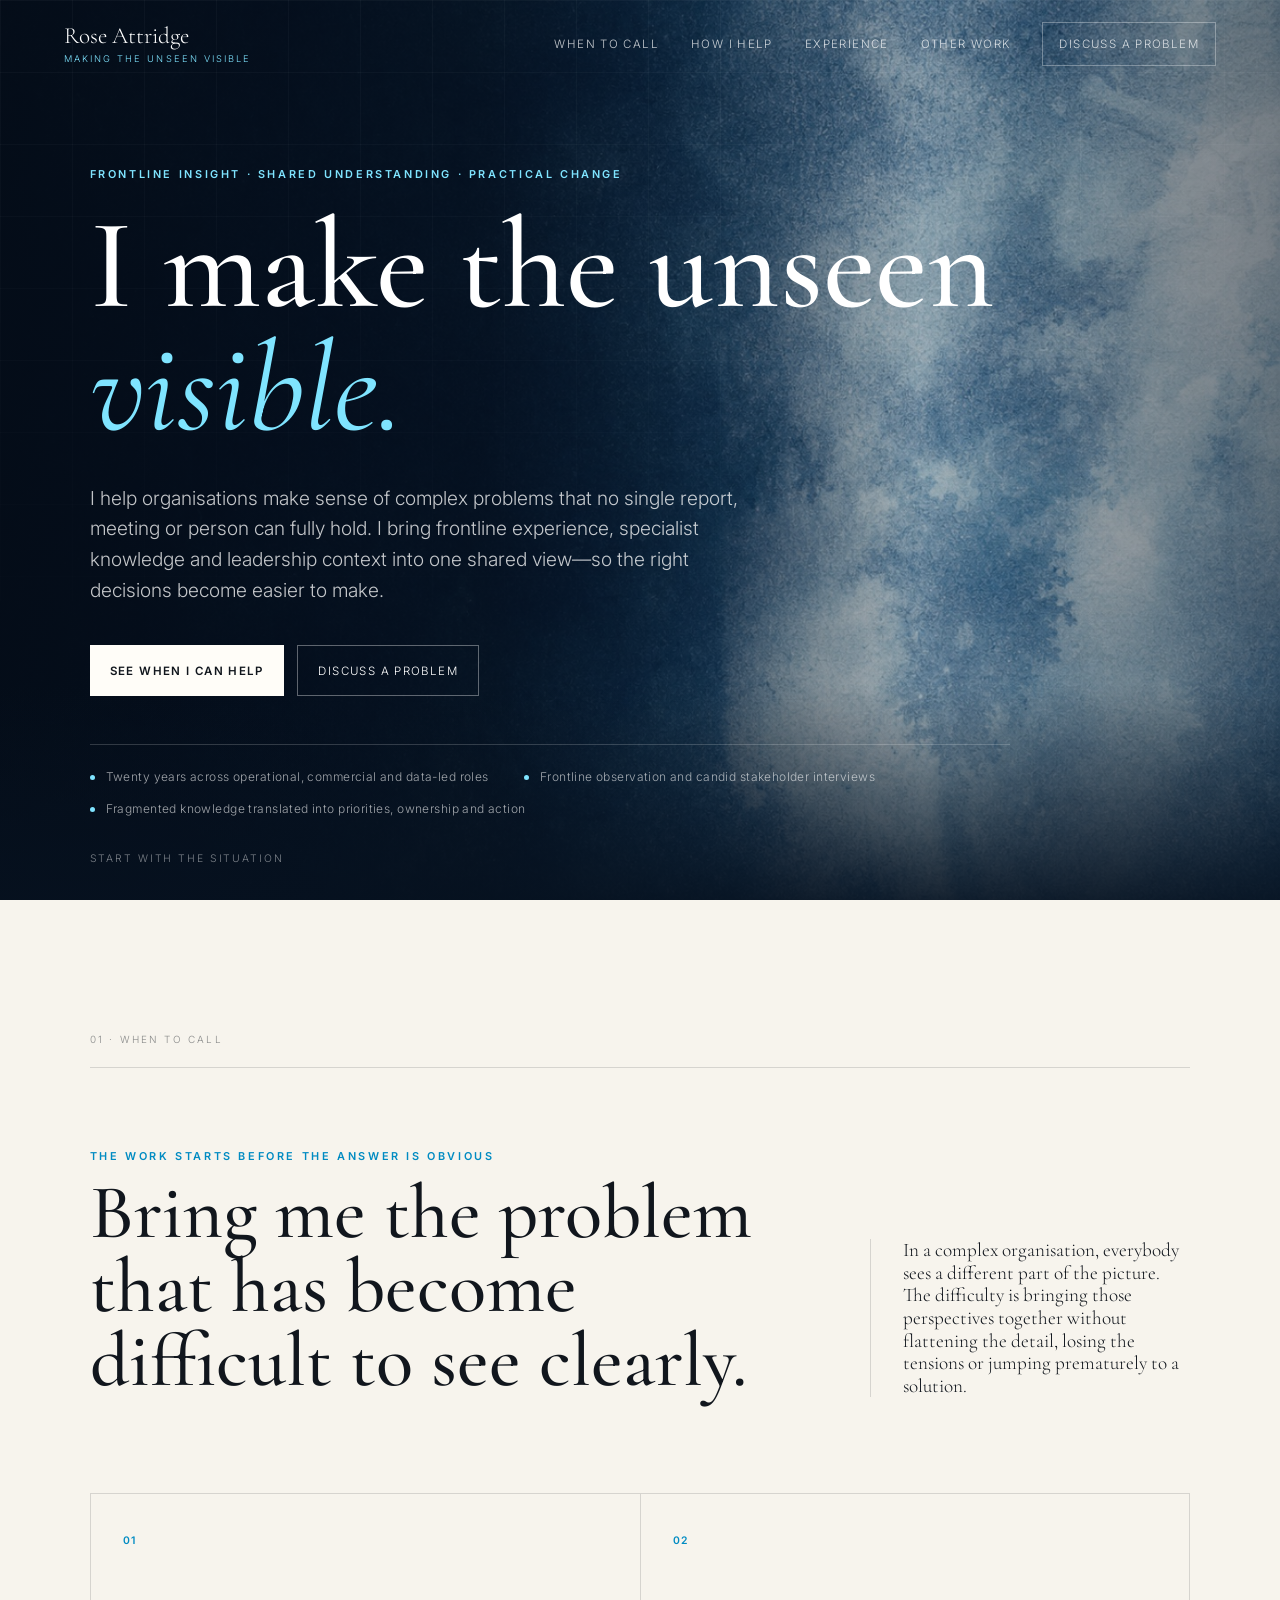
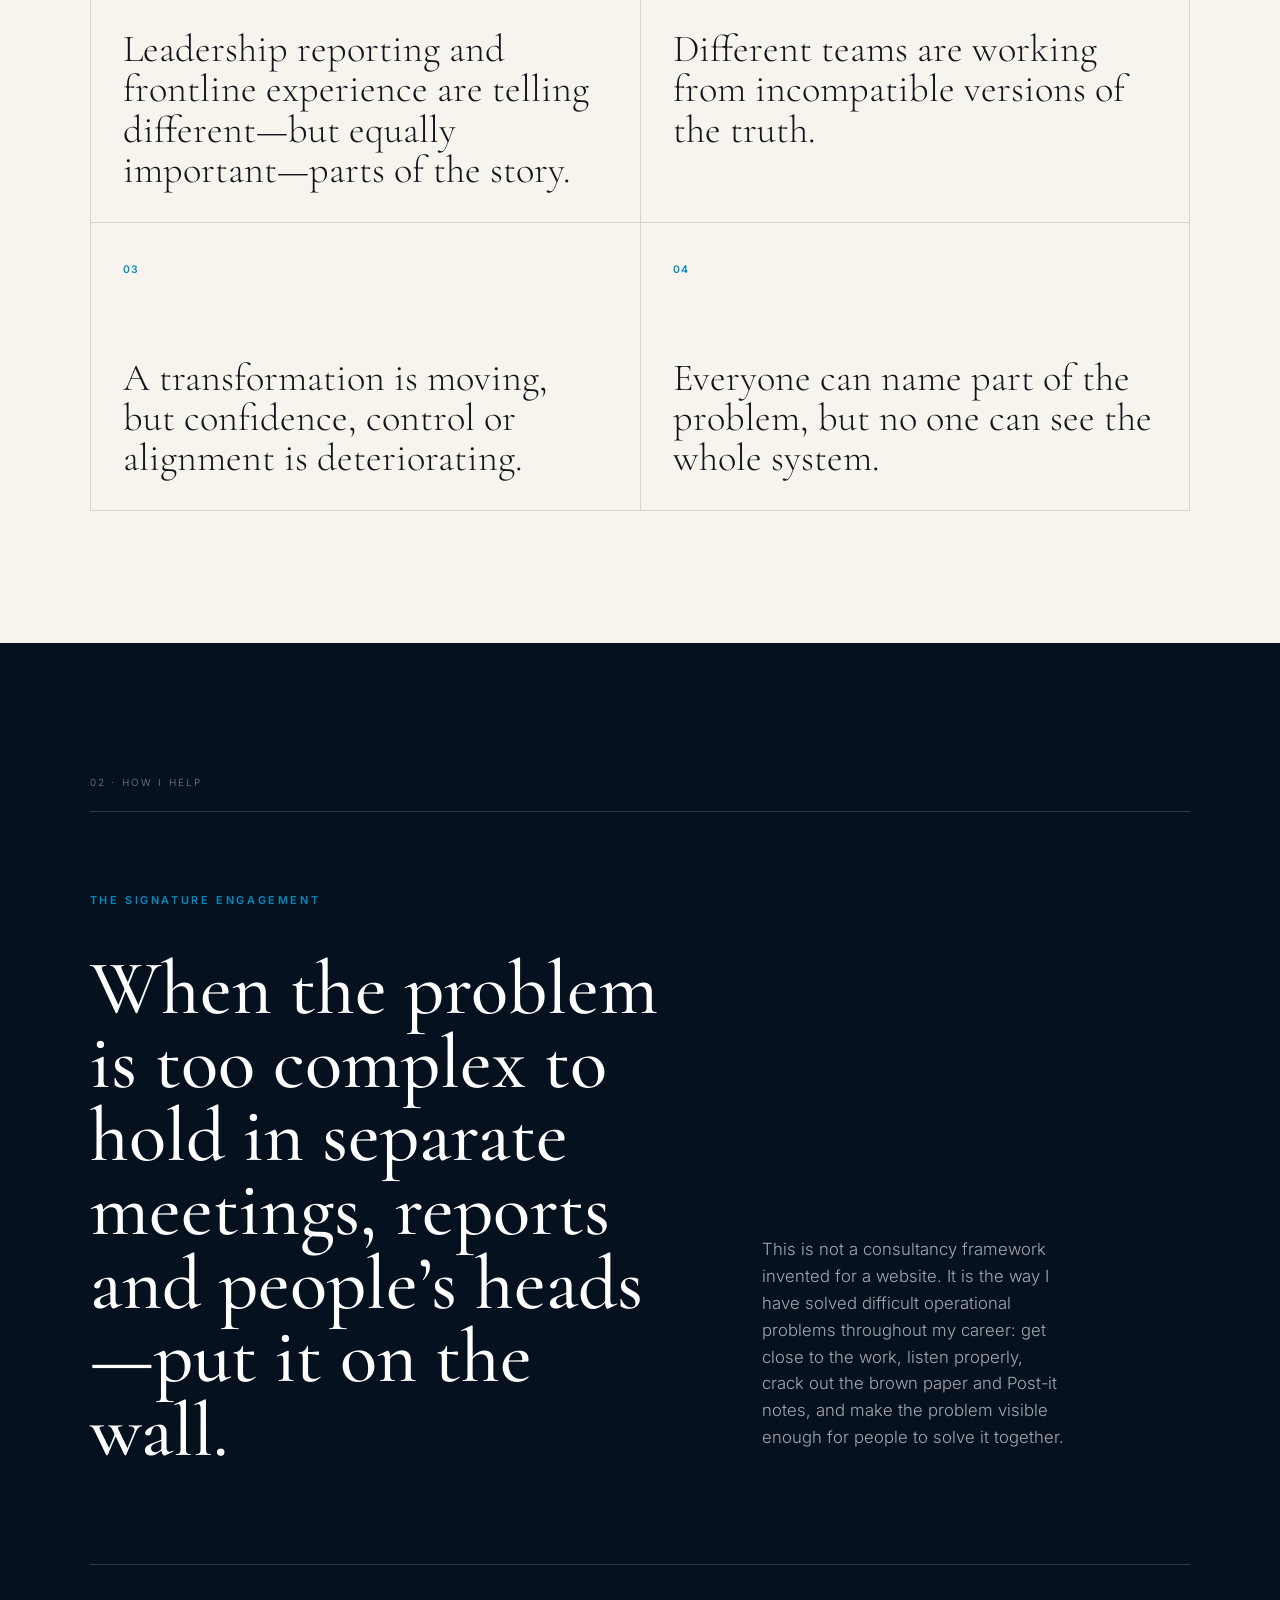
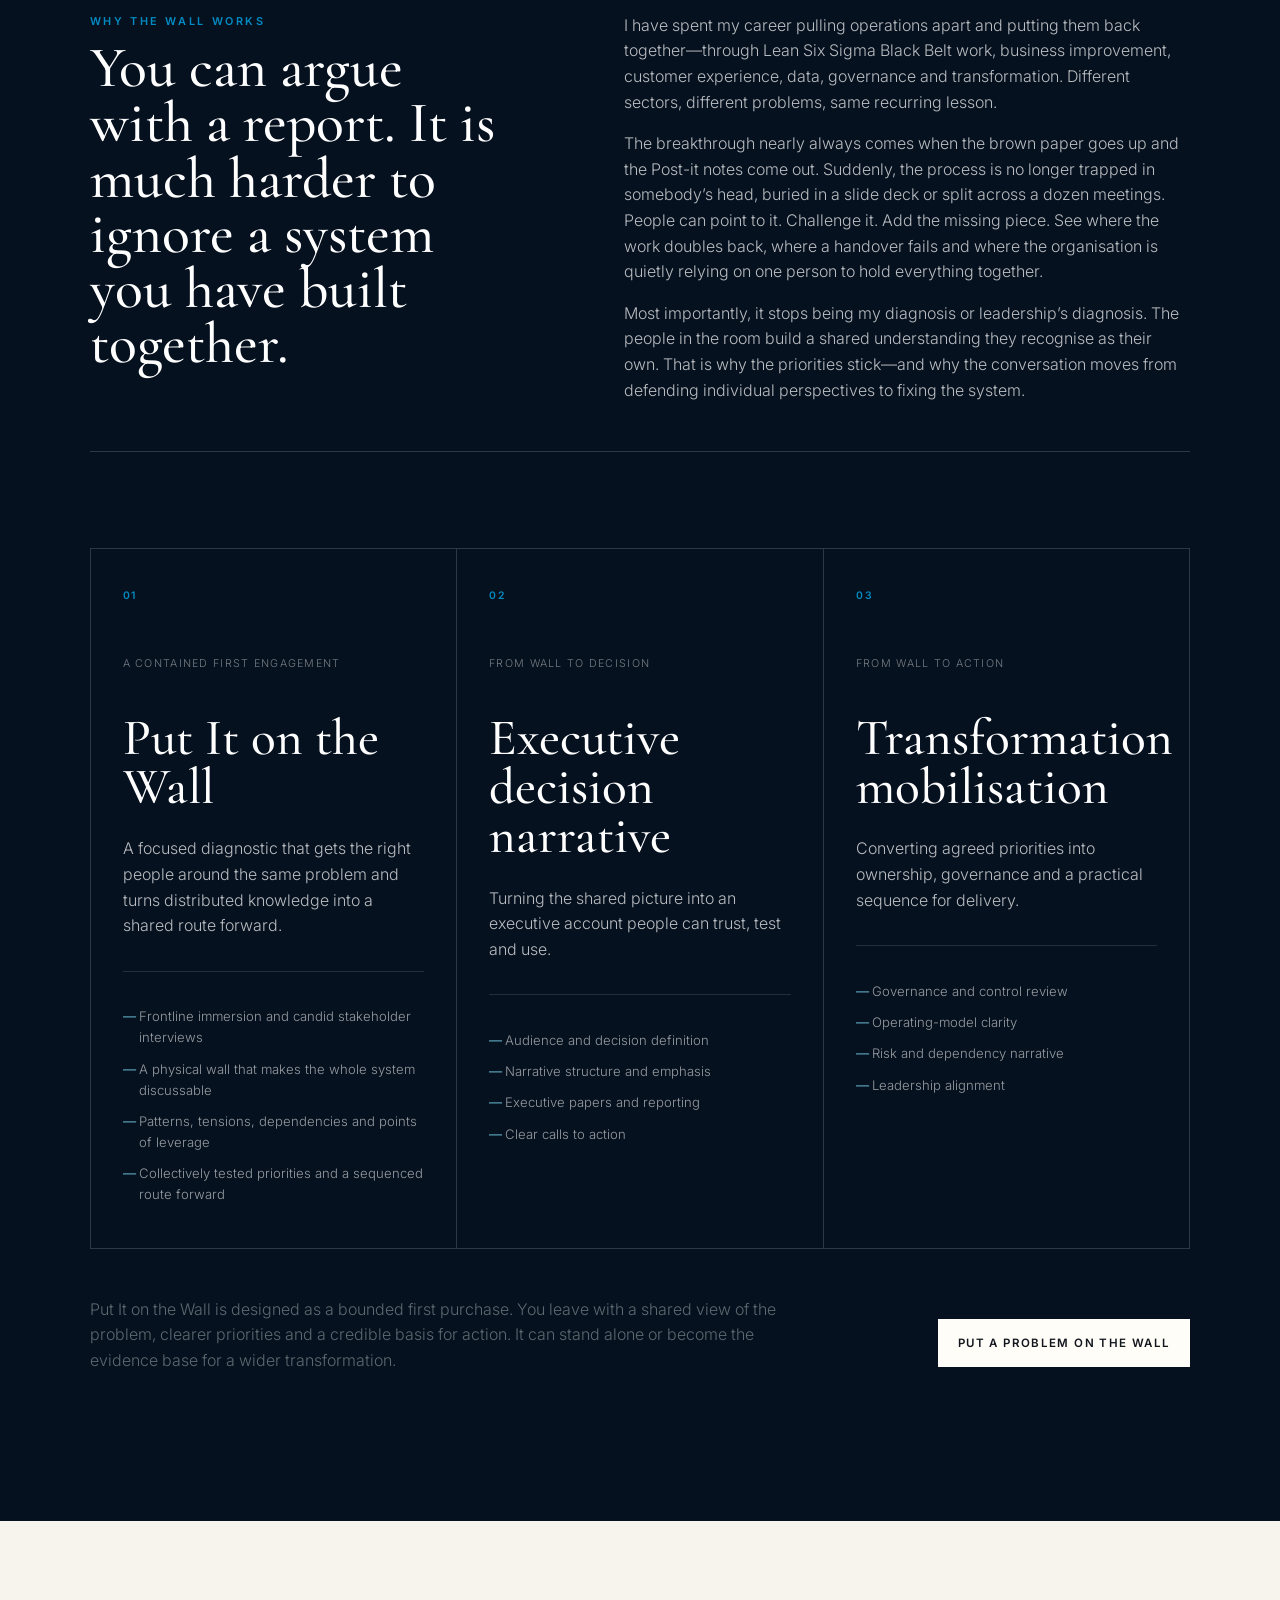
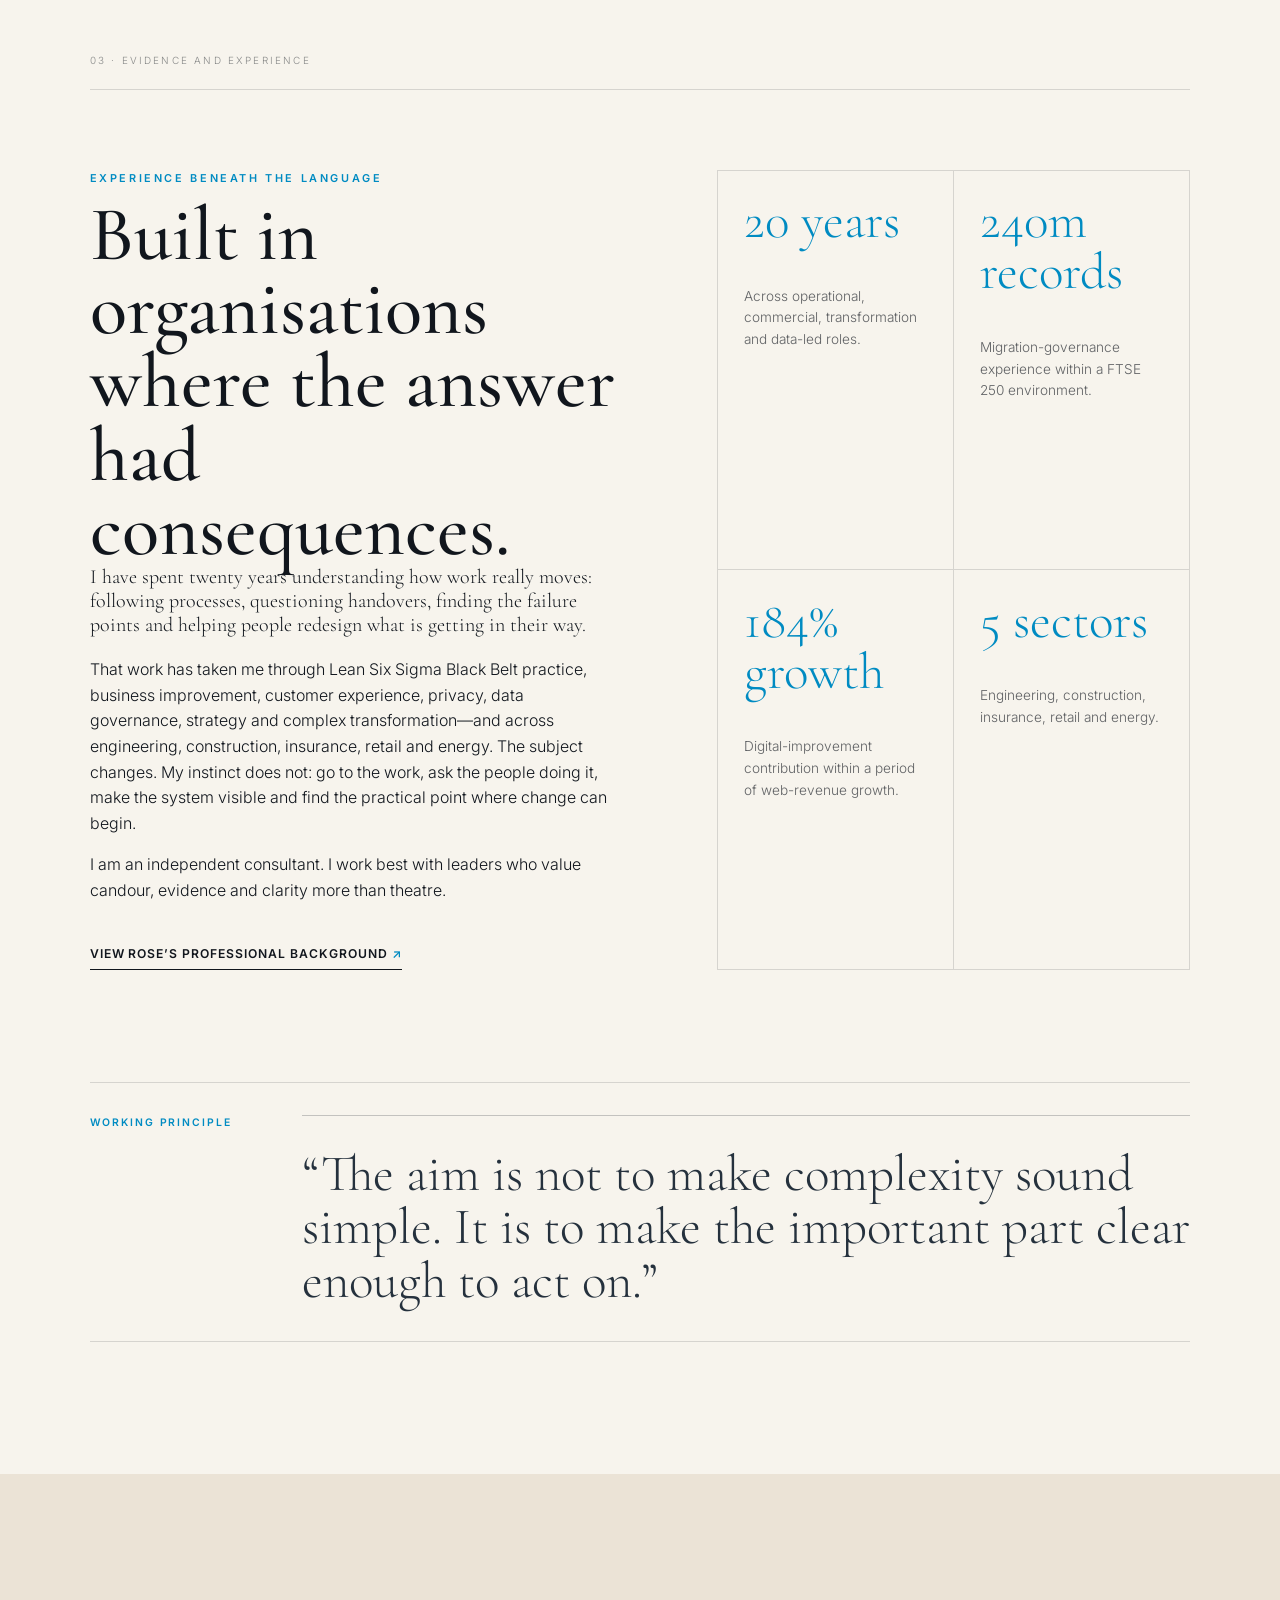
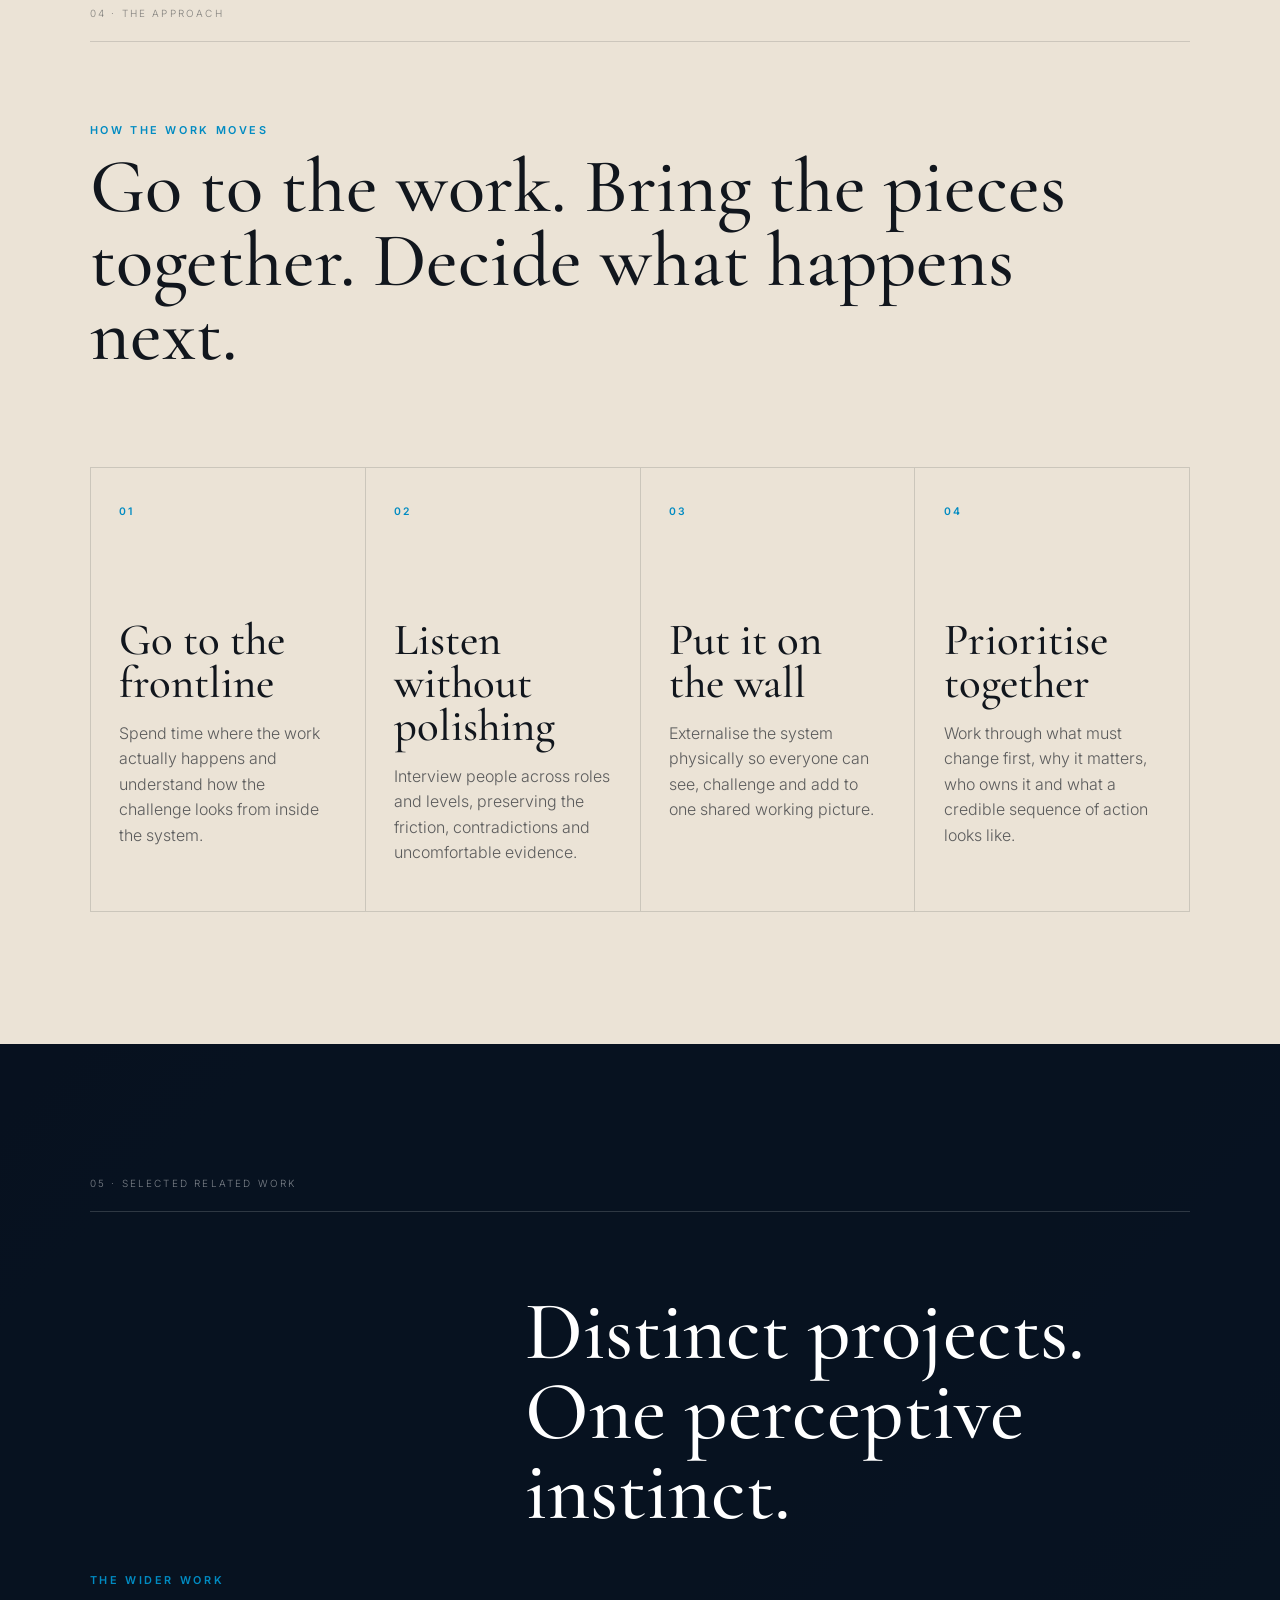
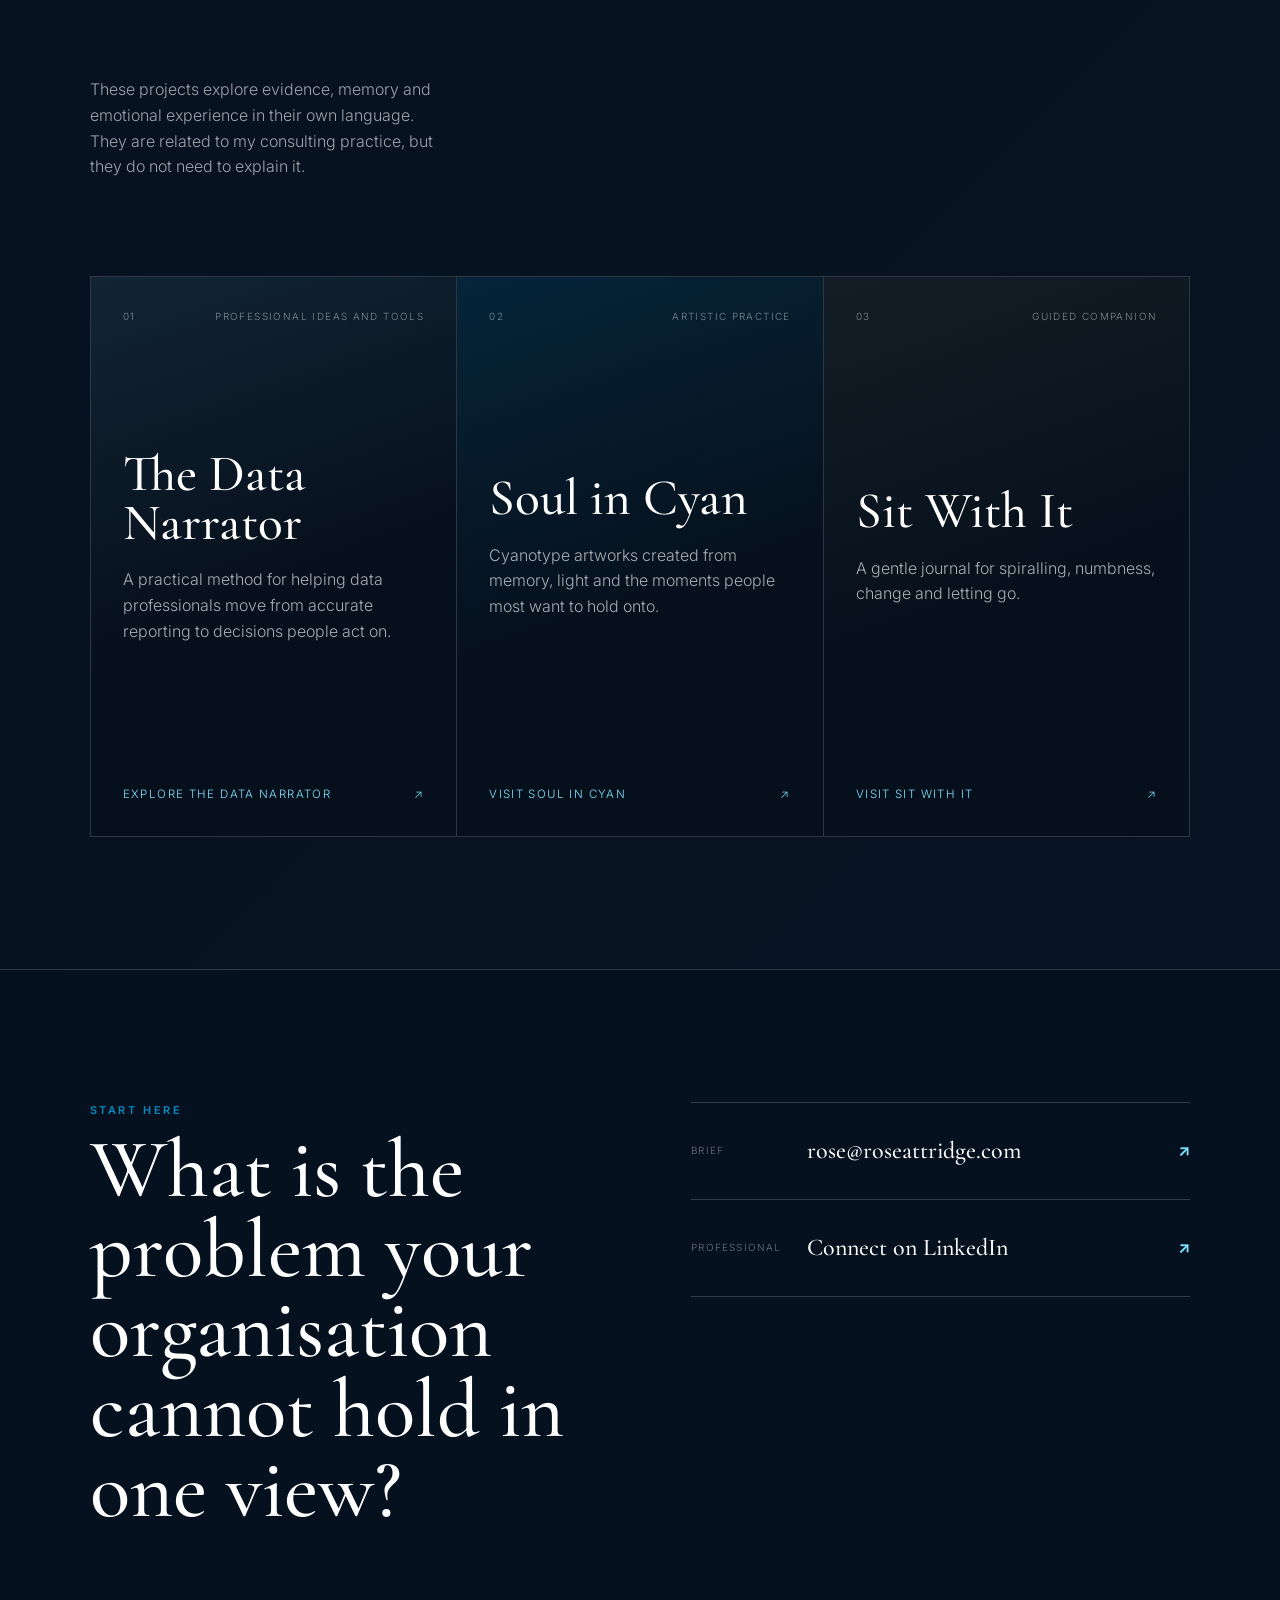
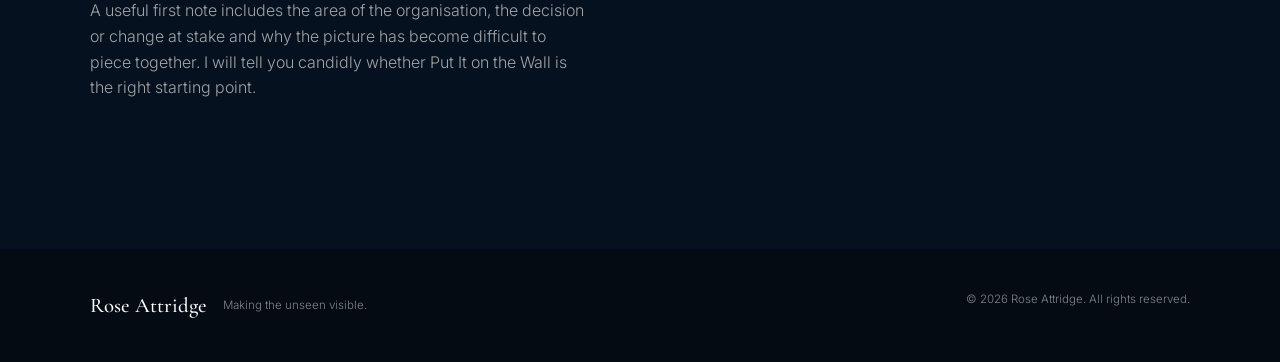
==== index.html @ 2f5792d3 "Humanise the wall proposition and repair hero contrast" ====
<!DOCTYPE html>
<html lang="en">
<head>
  <meta charset="UTF-8" />
  <meta name="viewport" content="width=device-width, initial-scale=1.0" />
  <meta name="description" content="Put It on the Wall is Rose Attridge’s frontline-led diagnostic for bringing complex organisational problems into one shared view—so people can agree what matters and act with confidence." />
  <meta name="robots" content="index, follow, max-image-preview:large" />
  <title>Rose Attridge — Put It on the Wall</title>
  <link rel="canonical" href="https://roseattridge.com/" />
  <link rel="icon" href="/favicon.svg?v=5" type="image/svg+xml" />
  <link rel="manifest" href="/site.webmanifest" />
  <meta name="theme-color" content="#06111f" />
  <meta property="og:type" content="website" />
  <meta property="og:site_name" content="Rose Attridge" />
  <meta property="og:title" content="Rose Attridge — Put It on the Wall" />
  <meta property="og:description" content="When a complex problem is spread across reports, meetings and people’s heads, put it on the wall." />
  <meta property="og:url" content="https://roseattridge.com/" />
  <meta property="og:image" content="https://roseattridge.com/social-card.svg" />
  <meta property="og:image:alt" content="Rose Attridge — Making the unseen visible" />
  <meta name="twitter:card" content="summary_large_image" />
  <meta name="twitter:title" content="Rose Attridge — Put It on the Wall" />
  <meta name="twitter:description" content="When a complex problem is spread across reports, meetings and people’s heads, put it on the wall." />
  <meta name="twitter:image" content="https://roseattridge.com/social-card.svg" />
  <link rel="preconnect" href="https://fonts.googleapis.com">
  <link rel="preconnect" href="https://fonts.gstatic.com" crossorigin>
  <link rel="preconnect" href="https://www.googletagmanager.com">
  <link href="https://fonts.googleapis.com/css2?family=Cormorant+Garamond:wght@400;500;600&family=Inter:wght@300;400;500;600&display=swap" rel="stylesheet">
  <link rel="stylesheet" href="styles.css" />
  <link rel="stylesheet" href="refresh.css" />
  <script>window.GA_MEASUREMENT_ID = 'G-EFJ4V8H3XH';</script>
  <script src="analytics.js" defer></script>
  <script type="application/ld+json">
    {
      "@context": "https://schema.org",
      "@type": "Person",
      "name": "Rose Attridge",
      "url": "https://roseattridge.com/",
      "email": "rose@roseattridge.com",
      "jobTitle": "Independent strategy and transformation consultant",
      "description": "Rose Attridge created Put It on the Wall, a frontline-led organisational diagnostic that turns fragmented knowledge into shared understanding and action.",
      "sameAs": [
        "https://www.linkedin.com/in/roseattridge",
        "https://thedatanarrator.com",
        "https://www.soulincyan.com",
        "https://sitwithit.co.uk"
      ],
      "knowsAbout": [
        "Transformation governance",
        "Data strategy",
        "Executive reporting",
        "Organisational diagnostics",
        "Stakeholder research",
        "Collective prioritisation",
        "Decision narratives",
        "Operating model design",
        "Data storytelling"
      ]
    }
  </script>
</head>
<body>
  <a class="skip-link" href="#main">Skip to main content</a>
  <header class="site-header">
    <a class="wordmark" href="#top" aria-label="Rose Attridge home">
      <span>Rose Attridge</span>
      <small>Making the unseen visible</small>
    </a>
    <button class="menu-button" aria-label="Open menu" aria-expanded="false" aria-controls="main-navigation">Menu</button>
    <nav class="nav" id="main-navigation" aria-label="Main navigation">
      <a href="#problems">When to call</a>
      <a href="#services">How I help</a>
      <a href="#evidence">Experience</a>
      <a href="#work">Other work</a>
      <a href="#contact" class="nav-cta">Discuss a problem</a>
    </nav>
  </header>

  <main id="main">
    <section id="top" class="hero">
      <div class="hero-copy reveal">
        <p class="eyebrow">Frontline insight · shared understanding · practical change</p>
        <h1>I make the unseen <em>visible.</em></h1>
        <p class="hero-text">
          I help organisations make sense of complex problems that no single report,
          meeting or person can fully hold. I bring frontline experience, specialist
          knowledge and leadership context into one shared view—so the right decisions
          become easier to make.
        </p>
        <div class="hero-actions">
          <a class="button primary" href="#problems">See when I can help</a>
          <a class="button secondary" href="mailto:rose@roseattridge.com?subject=Discussing%20a%20complex%20problem">Discuss a problem</a>
        </div>
        <ul class="hero-signals" aria-label="Areas of experience">
          <li>Twenty years across operational, commercial and data-led roles</li>
          <li>Frontline observation and candid stakeholder interviews</li>
          <li>Fragmented knowledge translated into priorities, ownership and action</li>
        </ul>
      </div>
      <div class="scroll-cue">Start with the situation</div>
    </section>

    <section id="problems" class="section situations">
      <div class="section-label">01 · When to call</div>
      <div class="section-intro split-intro reveal">
        <div>
          <p class="eyebrow">The work starts before the answer is obvious</p>
          <h2>Bring me the problem that has become difficult to see clearly.</h2>
        </div>
        <p class="lead">
          In a complex organisation, everybody sees a different part of the picture. The
          difficulty is bringing those perspectives together without flattening the detail,
          losing the tensions or jumping prematurely to a solution.
        </p>
      </div>
      <div class="situation-list reveal">
        <article>
          <span>01</span>
          <p>Leadership reporting and frontline experience are telling different—but equally important—parts of the story.</p>
        </article>
        <article>
          <span>02</span>
          <p>Different teams are working from incompatible versions of the truth.</p>
        </article>
        <article>
          <span>03</span>
          <p>A transformation is moving, but confidence, control or alignment is deteriorating.</p>
        </article>
        <article>
          <span>04</span>
          <p>Everyone can name part of the problem, but no one can see the whole system.</p>
        </article>
      </div>
    </section>

    <section id="services" class="section services dark">
      <div class="section-label">02 · How I help</div>
      <div class="services-heading reveal">
        <p class="eyebrow">The signature engagement</p>
        <h2>When the problem is too complex to hold in separate meetings, reports and people’s heads—put it on the wall.</h2>
        <p>
          This is not a consultancy framework invented for a website. It is the way I have
          solved difficult operational problems throughout my career: get close to the work,
          listen properly, crack out the brown paper and Post-it notes, and make the problem
          visible enough for people to solve it together.
        </p>
      </div>
      <div class="wall-story reveal">
        <div>
          <p class="eyebrow">Why the wall works</p>
          <h3>You can argue with a report. It is much harder to ignore a system you have built together.</h3>
        </div>
        <div class="wall-story-copy">
          <p>
            I have spent my career pulling operations apart and putting them back together—through
            Lean Six Sigma Black Belt work, business improvement, customer experience, data,
            governance and transformation. Different sectors, different problems, same recurring lesson.
          </p>
          <p>
            The breakthrough nearly always comes when the brown paper goes up and the Post-it notes
            come out. Suddenly, the process is no longer trapped in somebody’s head, buried in a
            slide deck or split across a dozen meetings. People can point to it. Challenge it. Add the
            missing piece. See where the work doubles back, where a handover fails and where the
            organisation is quietly relying on one person to hold everything together.
          </p>
          <p>
            Most importantly, it stops being my diagnosis or leadership’s diagnosis. The people in
            the room build a shared understanding they recognise as their own. That is why the
            priorities stick—and why the conversation moves from defending individual perspectives
            to fixing the system.
          </p>
        </div>
      </div>
      <div class="offer-grid reveal">
        <article>
          <span class="offer-number">01</span>
          <p class="offer-label">A contained first engagement</p>
          <h3>Put It on the Wall</h3>
          <p>A focused diagnostic that gets the right people around the same problem and turns distributed knowledge into a shared route forward.</p>
          <ul>
            <li>Frontline immersion and candid stakeholder interviews</li>
            <li>A physical wall that makes the whole system discussable</li>
            <li>Patterns, tensions, dependencies and points of leverage</li>
            <li>Collectively tested priorities and a sequenced route forward</li>
          </ul>
        </article>
        <article>
          <span class="offer-number">02</span>
          <p class="offer-label">From wall to decision</p>
          <h3>Executive decision narrative</h3>
          <p>Turning the shared picture into an executive account people can trust, test and use.</p>
          <ul>
            <li>Audience and decision definition</li>
            <li>Narrative structure and emphasis</li>
            <li>Executive papers and reporting</li>
            <li>Clear calls to action</li>
          </ul>
        </article>
        <article>
          <span class="offer-number">03</span>
          <p class="offer-label">From wall to action</p>
          <h3>Transformation mobilisation</h3>
          <p>Converting agreed priorities into ownership, governance and a practical sequence for delivery.</p>
          <ul>
            <li>Governance and control review</li>
            <li>Operating-model clarity</li>
            <li>Risk and dependency narrative</li>
            <li>Leadership alignment</li>
          </ul>
        </article>
      </div>
      <div class="services-note reveal">
        <p>Put It on the Wall is designed as a bounded first purchase. You leave with a shared view of the problem, clearer priorities and a credible basis for action. It can stand alone or become the evidence base for a wider transformation.</p>
        <a class="button primary" href="mailto:rose@roseattridge.com?subject=Put%20It%20on%20the%20Wall">Put a problem on the wall</a>
      </div>
    </section>

    <section id="evidence" class="section evidence">
      <div class="section-label">03 · Evidence and experience</div>
      <div class="evidence-grid">
        <div class="evidence-copy reveal">
          <p class="eyebrow">Experience beneath the language</p>
          <h2>Built in organisations where the answer had consequences.</h2>
          <p class="lead">
            I have spent twenty years understanding how work really moves: following processes,
            questioning handovers, finding the failure points and helping people redesign what is
            getting in their way.
          </p>
          <p>
            That work has taken me through Lean Six Sigma Black Belt practice, business improvement,
            customer experience, privacy, data governance, strategy and complex transformation—and
            across engineering, construction, insurance, retail and energy. The subject changes. My
            instinct does not: go to the work, ask the people doing it, make the system visible and
            find the practical point where change can begin.
          </p>
          <p>
            I am an independent consultant. I work best with leaders who value candour,
            evidence and clarity more than theatre.
          </p>
          <a class="text-link" href="https://www.linkedin.com/in/roseattridge" target="_blank" rel="noopener">View Rose’s professional background <span>↗</span></a>
        </div>
        <dl class="proof-grid reveal">
          <div>
            <dt>20 years</dt>
            <dd>Across operational, commercial, transformation and data-led roles.</dd>
          </div>
          <div>
            <dt>240m records</dt>
            <dd>Migration-governance experience within a FTSE 250 environment.</dd>
          </div>
          <div>
            <dt>184% growth</dt>
            <dd>Digital-improvement contribution within a period of web-revenue growth.</dd>
          </div>
          <div>
            <dt>5 sectors</dt>
            <dd>Engineering, construction, insurance, retail and energy.</dd>
          </div>
        </dl>
      </div>
      <aside class="working-principle reveal">
        <p>Working principle</p>
        <blockquote>“The aim is not to make complexity sound simple. It is to make the important part clear enough to act on.”</blockquote>
      </aside>
    </section>

    <section class="section approach">
      <div class="section-label">04 · The approach</div>
      <div class="approach-heading reveal">
        <p class="eyebrow">How the work moves</p>
        <h2>Go to the work. Bring the pieces together. Decide what happens next.</h2>
      </div>
      <ol class="approach-steps reveal">
        <li>
          <span>01</span>
          <h3>Go to the frontline</h3>
          <p>Spend time where the work actually happens and understand how the challenge looks from inside the system.</p>
        </li>
        <li>
          <span>02</span>
          <h3>Listen without polishing</h3>
          <p>Interview people across roles and levels, preserving the friction, contradictions and uncomfortable evidence.</p>
        </li>
        <li>
          <span>03</span>
          <h3>Put it on the wall</h3>
          <p>Externalise the system physically so everyone can see, challenge and add to one shared working picture.</p>
        </li>
        <li>
          <span>04</span>
          <h3>Prioritise together</h3>
          <p>Work through what must change first, why it matters, who owns it and what a credible sequence of action looks like.</p>
        </li>
      </ol>
    </section>

    <section id="work" class="work section dark">
      <div class="section-label">05 · Selected related work</div>
      <div class="work-heading reveal">
        <p class="eyebrow">The wider work</p>
        <h2>Distinct projects.<br>One perceptive instinct.</h2>
        <p>
          These projects explore evidence, memory and emotional experience in their own
          language. They are related to my consulting practice, but they do not need to explain it.
        </p>
      </div>
      <div class="project-grid">
        <article class="project project-data reveal">
          <div class="project-top"><span class="project-number">01</span><span class="project-type">Professional ideas and tools</span></div>
          <div>
            <h3>The Data Narrator</h3>
            <p>A practical method for helping data professionals move from accurate reporting to decisions people act on.</p>
          </div>
          <a href="http://thedatanarrator.com" target="_blank" rel="noopener">Explore The Data Narrator <span>↗</span></a>
        </article>
        <article class="project project-cyan reveal">
          <div class="project-top"><span class="project-number">02</span><span class="project-type">Artistic practice</span></div>
          <div>
            <h3>Soul in Cyan</h3>
            <p>Cyanotype artworks created from memory, light and the moments people most want to hold onto.</p>
          </div>
          <a href="https://www.soulincyan.com" target="_blank" rel="noopener">Visit Soul in Cyan <span>↗</span></a>
        </article>
        <article class="project project-sit reveal">
          <div class="project-top"><span class="project-number">03</span><span class="project-type">Guided companion</span></div>
          <div>
            <h3>Sit With It</h3>
            <p>A gentle journal for spiralling, numbness, change and letting go.</p>
          </div>
          <a href="https://sitwithit.co.uk" target="_blank" rel="noopener">Visit Sit With It <span>↗</span></a>
        </article>
      </div>
    </section>

    <section id="contact" class="contact section dark">
      <div class="contact-copy reveal">
        <p class="eyebrow">Start here</p>
        <h2>What is the problem your organisation cannot hold in one view?</h2>
        <p>
          A useful first note includes the area of the organisation, the decision or change at
          stake and why the picture has become difficult to piece together. I will tell you
          candidly whether Put It on the Wall is the right starting point.
        </p>
      </div>
      <div class="contact-links reveal">
        <a href="mailto:rose@roseattridge.com?subject=Put%20It%20on%20the%20Wall">
          <span>Brief</span><strong>rose@roseattridge.com</strong><b>↗</b>
        </a>
        <a href="https://www.linkedin.com/in/roseattridge" aria-label="Rose Attridge on LinkedIn" target="_blank" rel="noopener">
          <span>Professional</span><strong>Connect on LinkedIn</strong><b>↗</b>
        </a>
      </div>
    </section>
  </main>

  <footer>
    <div><strong>Rose Attridge</strong><span>Making the unseen visible.</span></div>
    <p>© <span id="year"></span> Rose Attridge. All rights reserved.</p>
  </footer>
  <script src="script.js"></script>
</body>
</html>
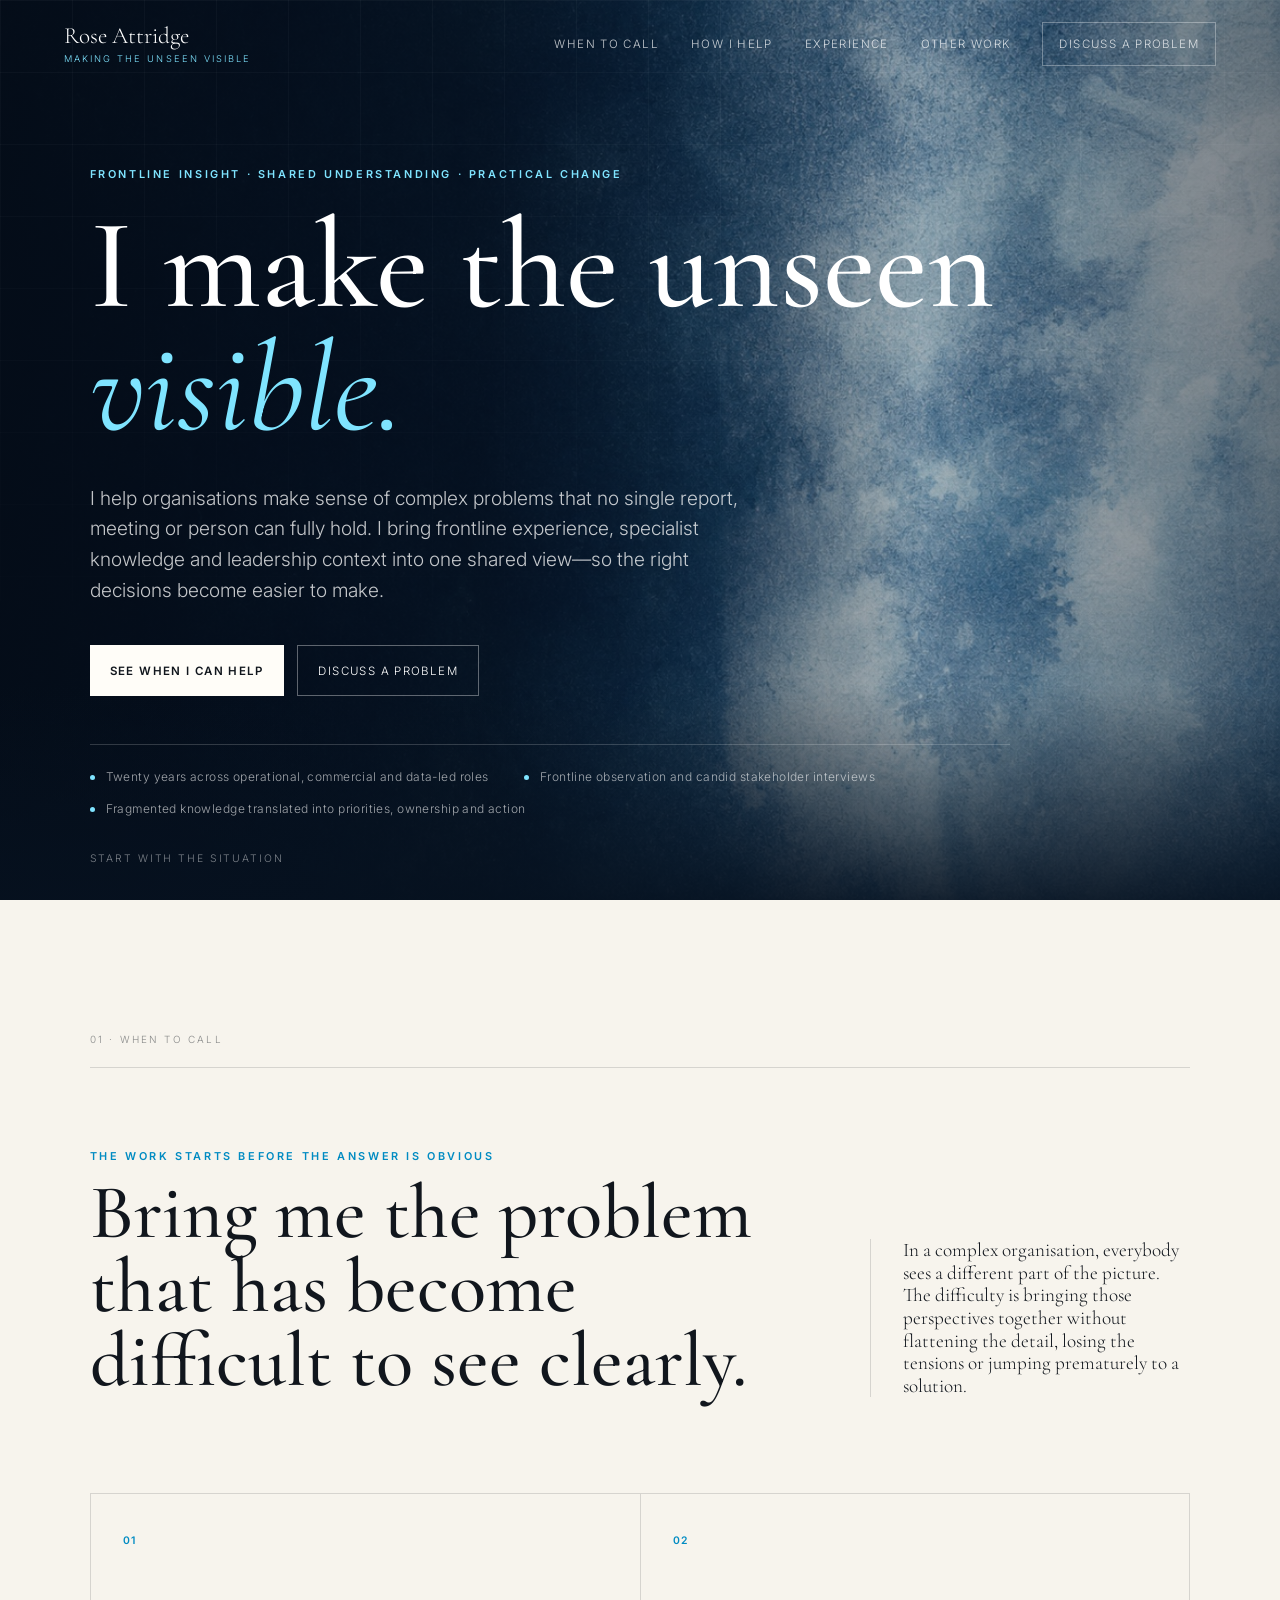
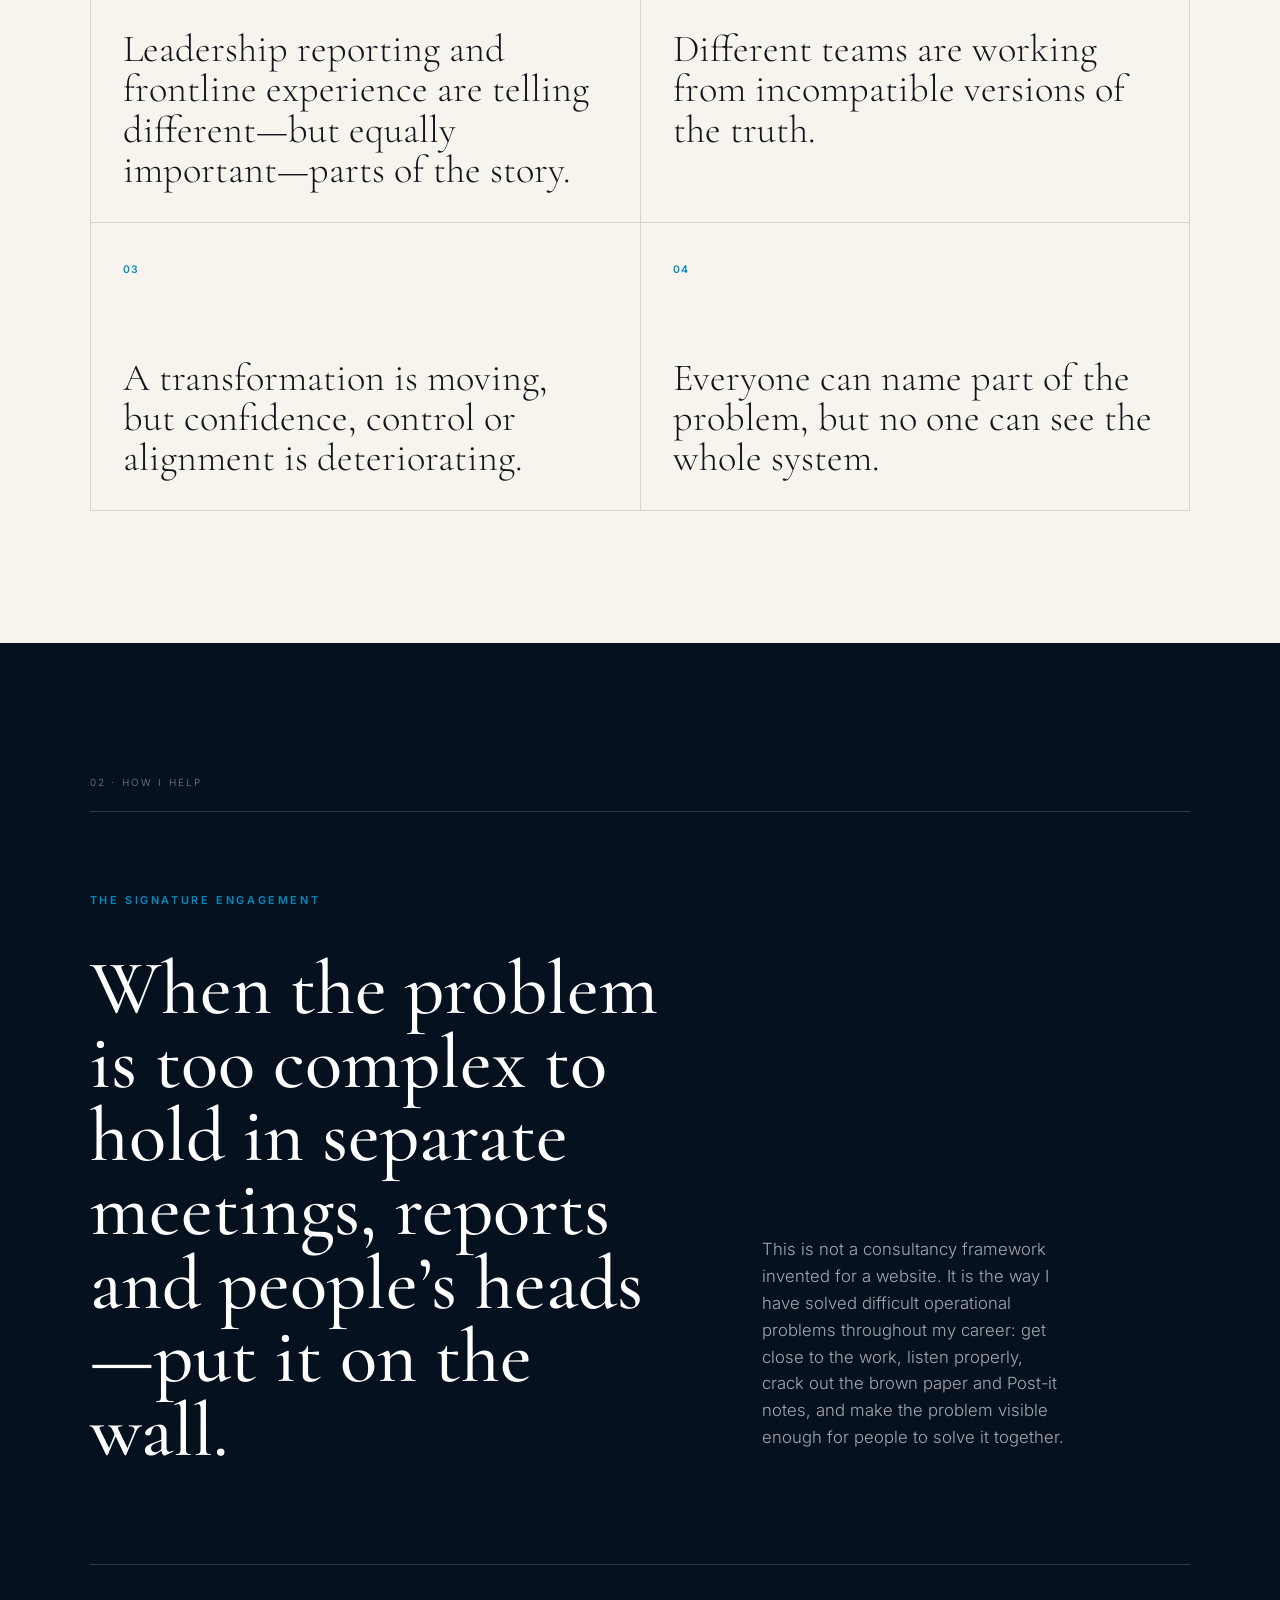
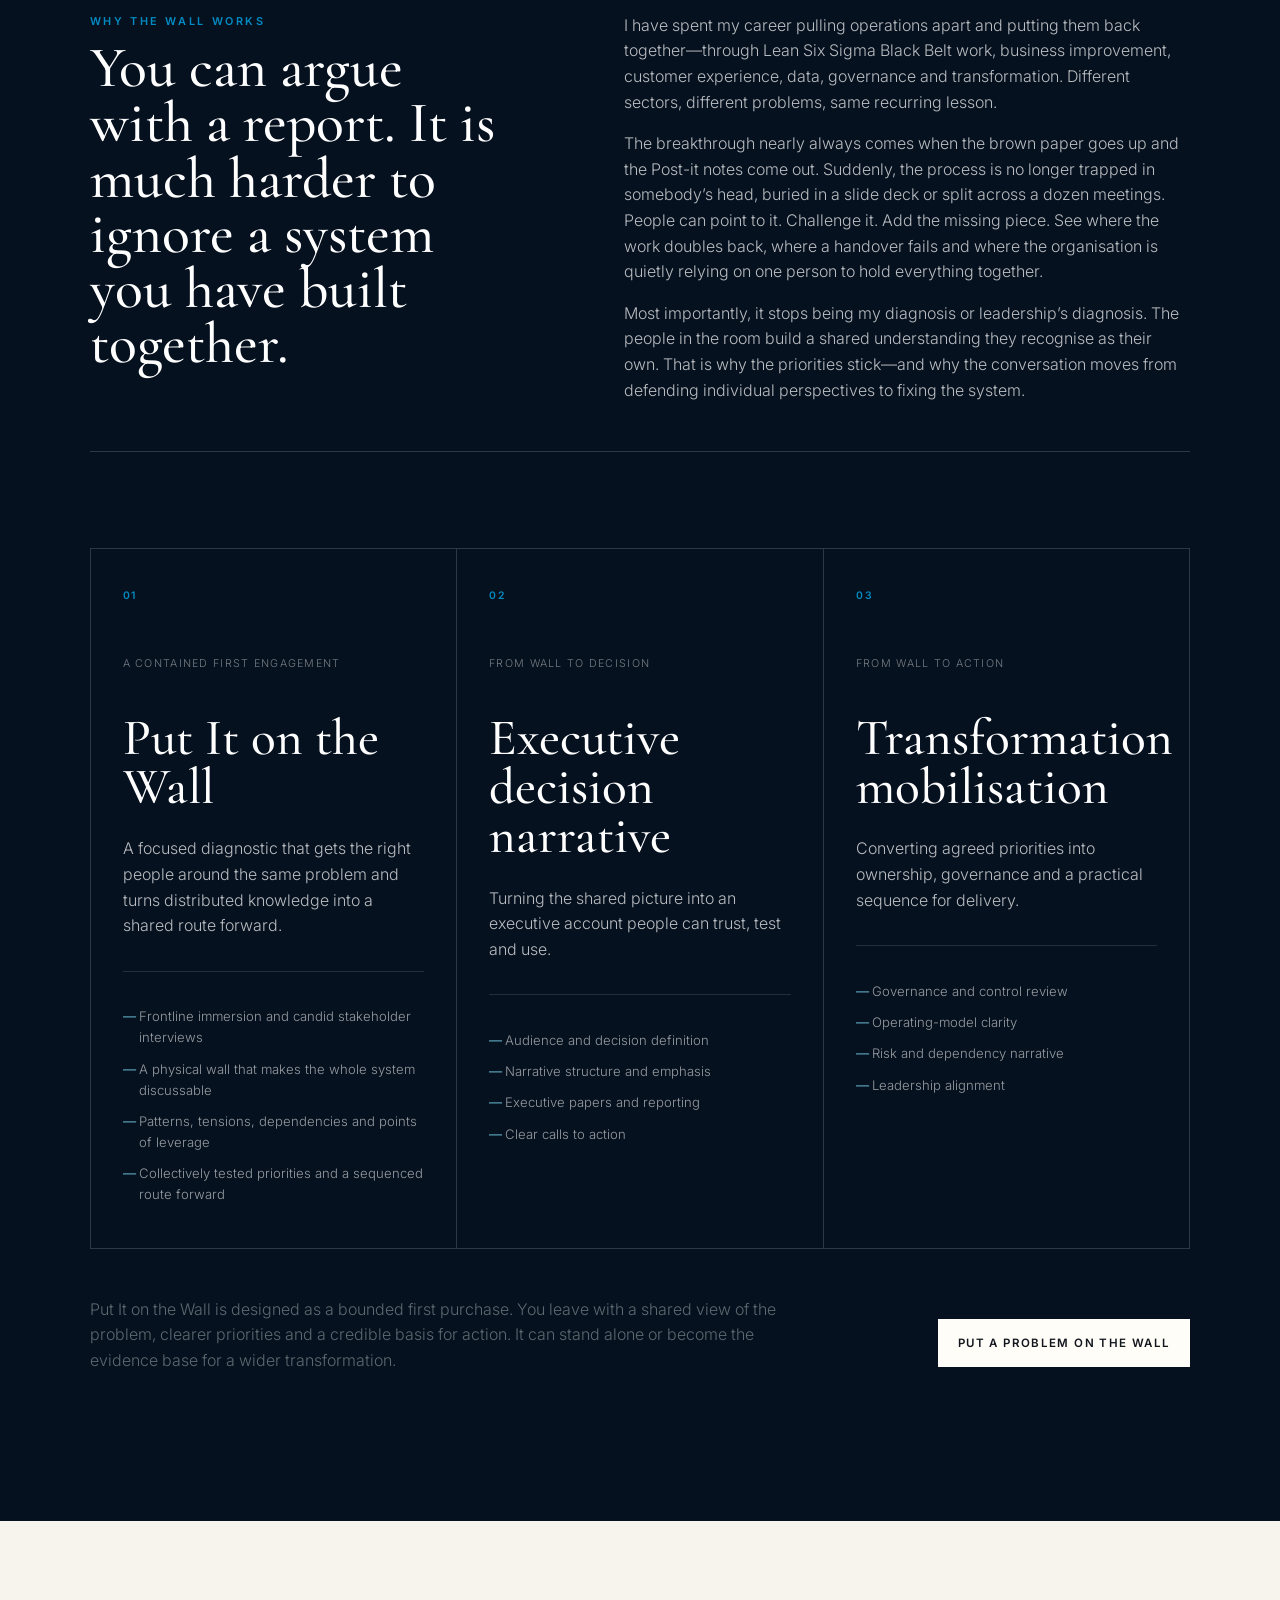
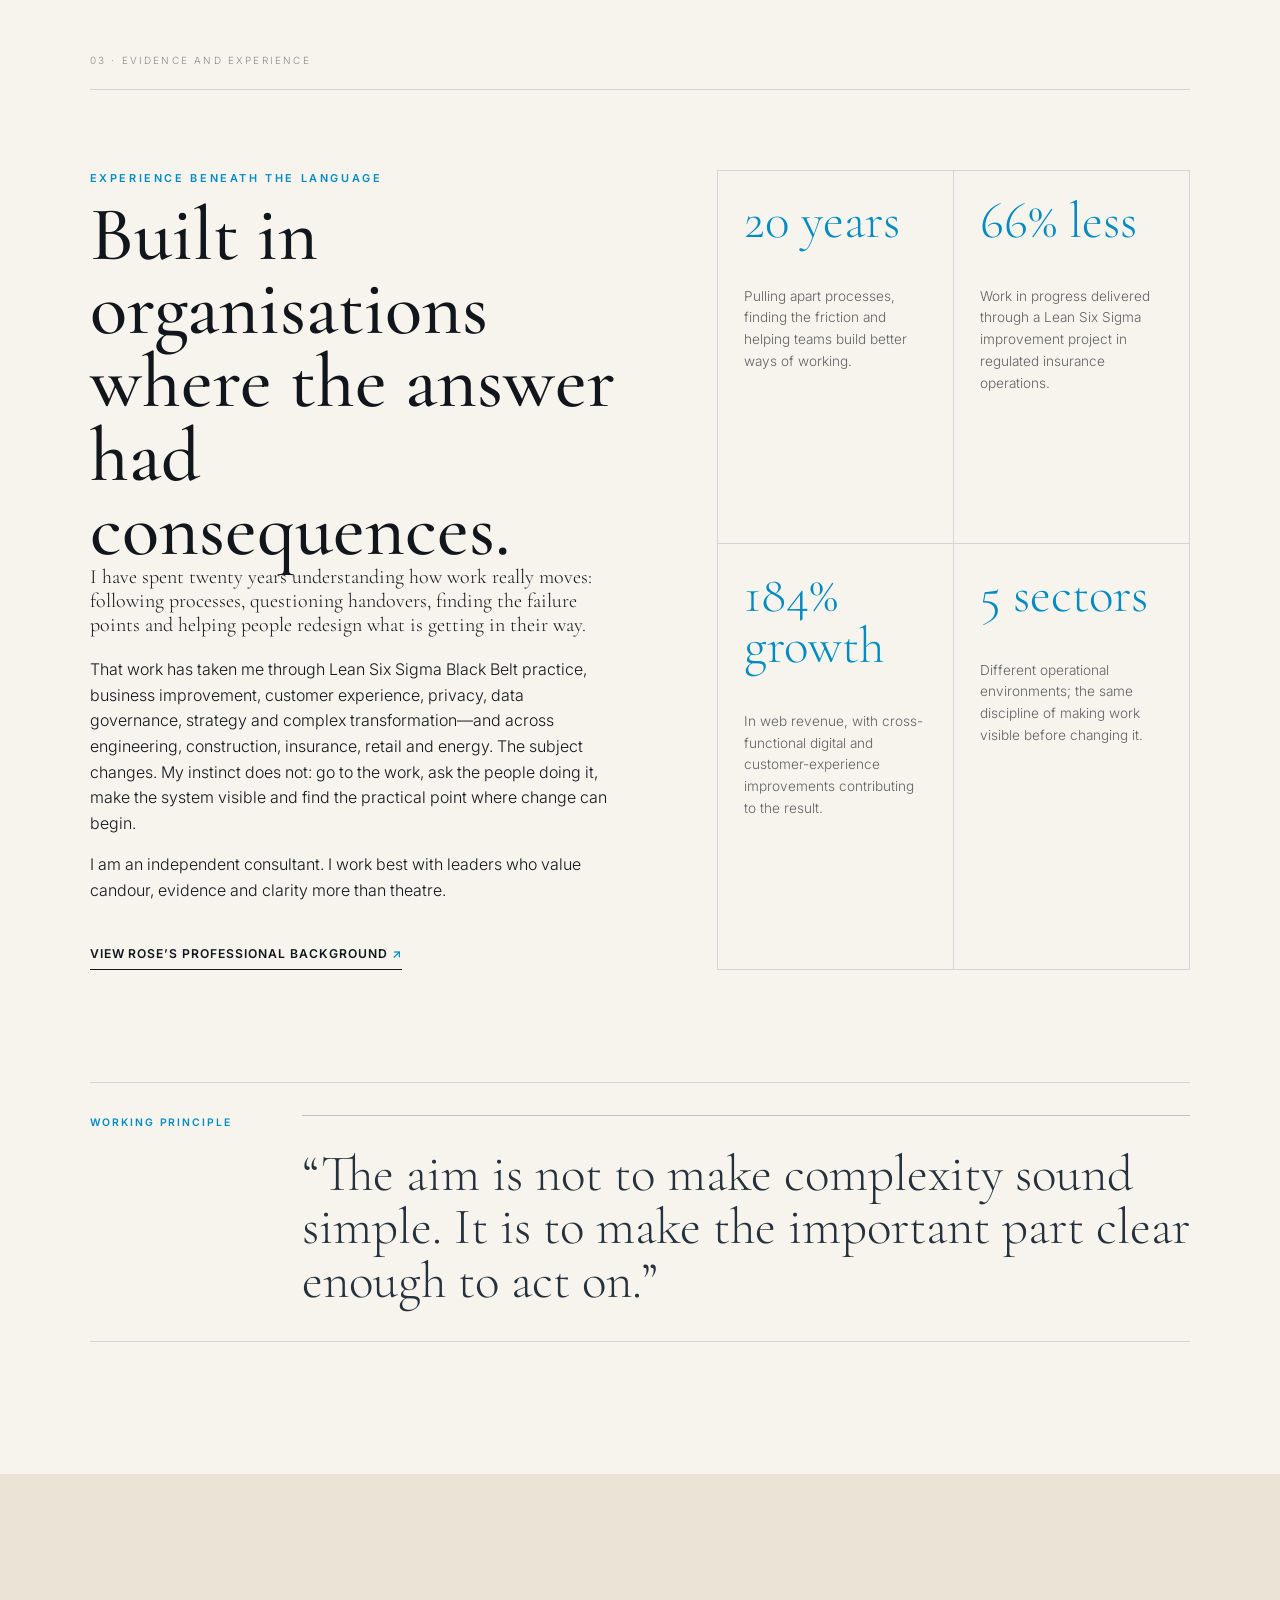
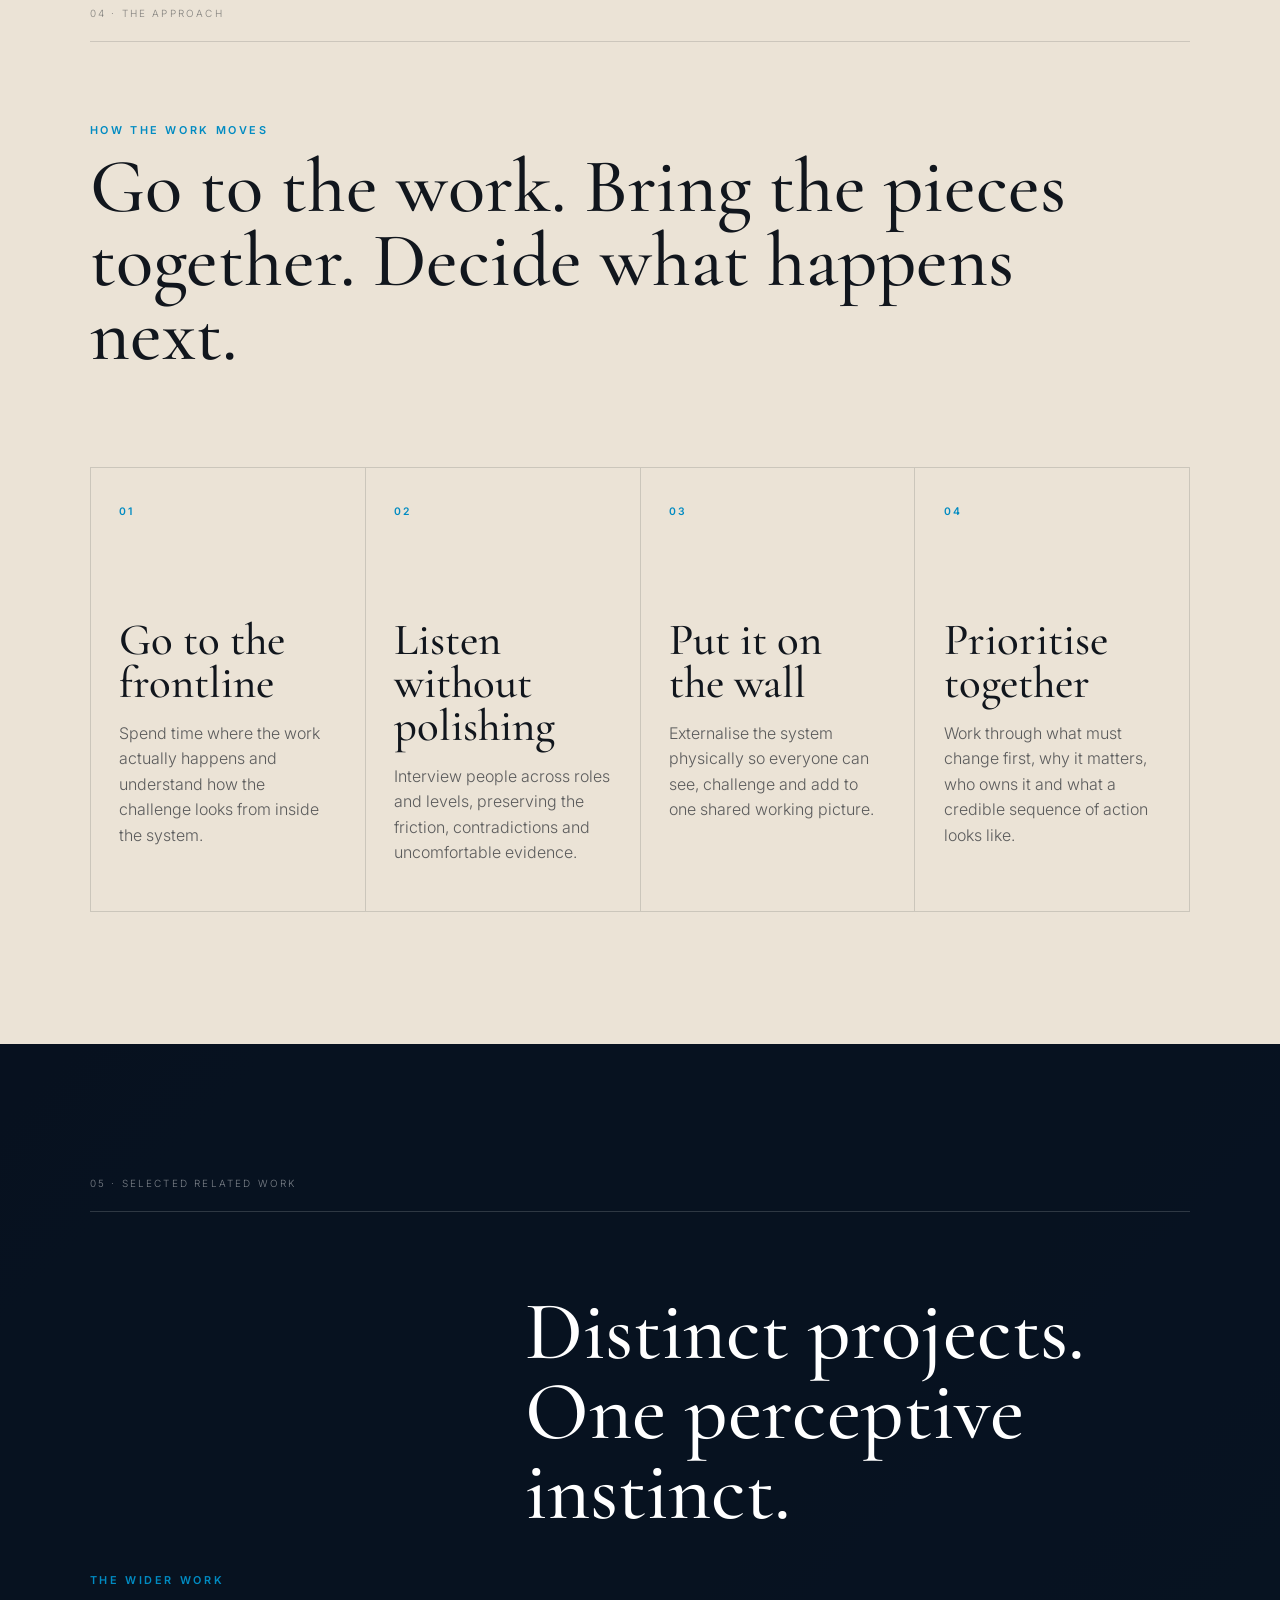
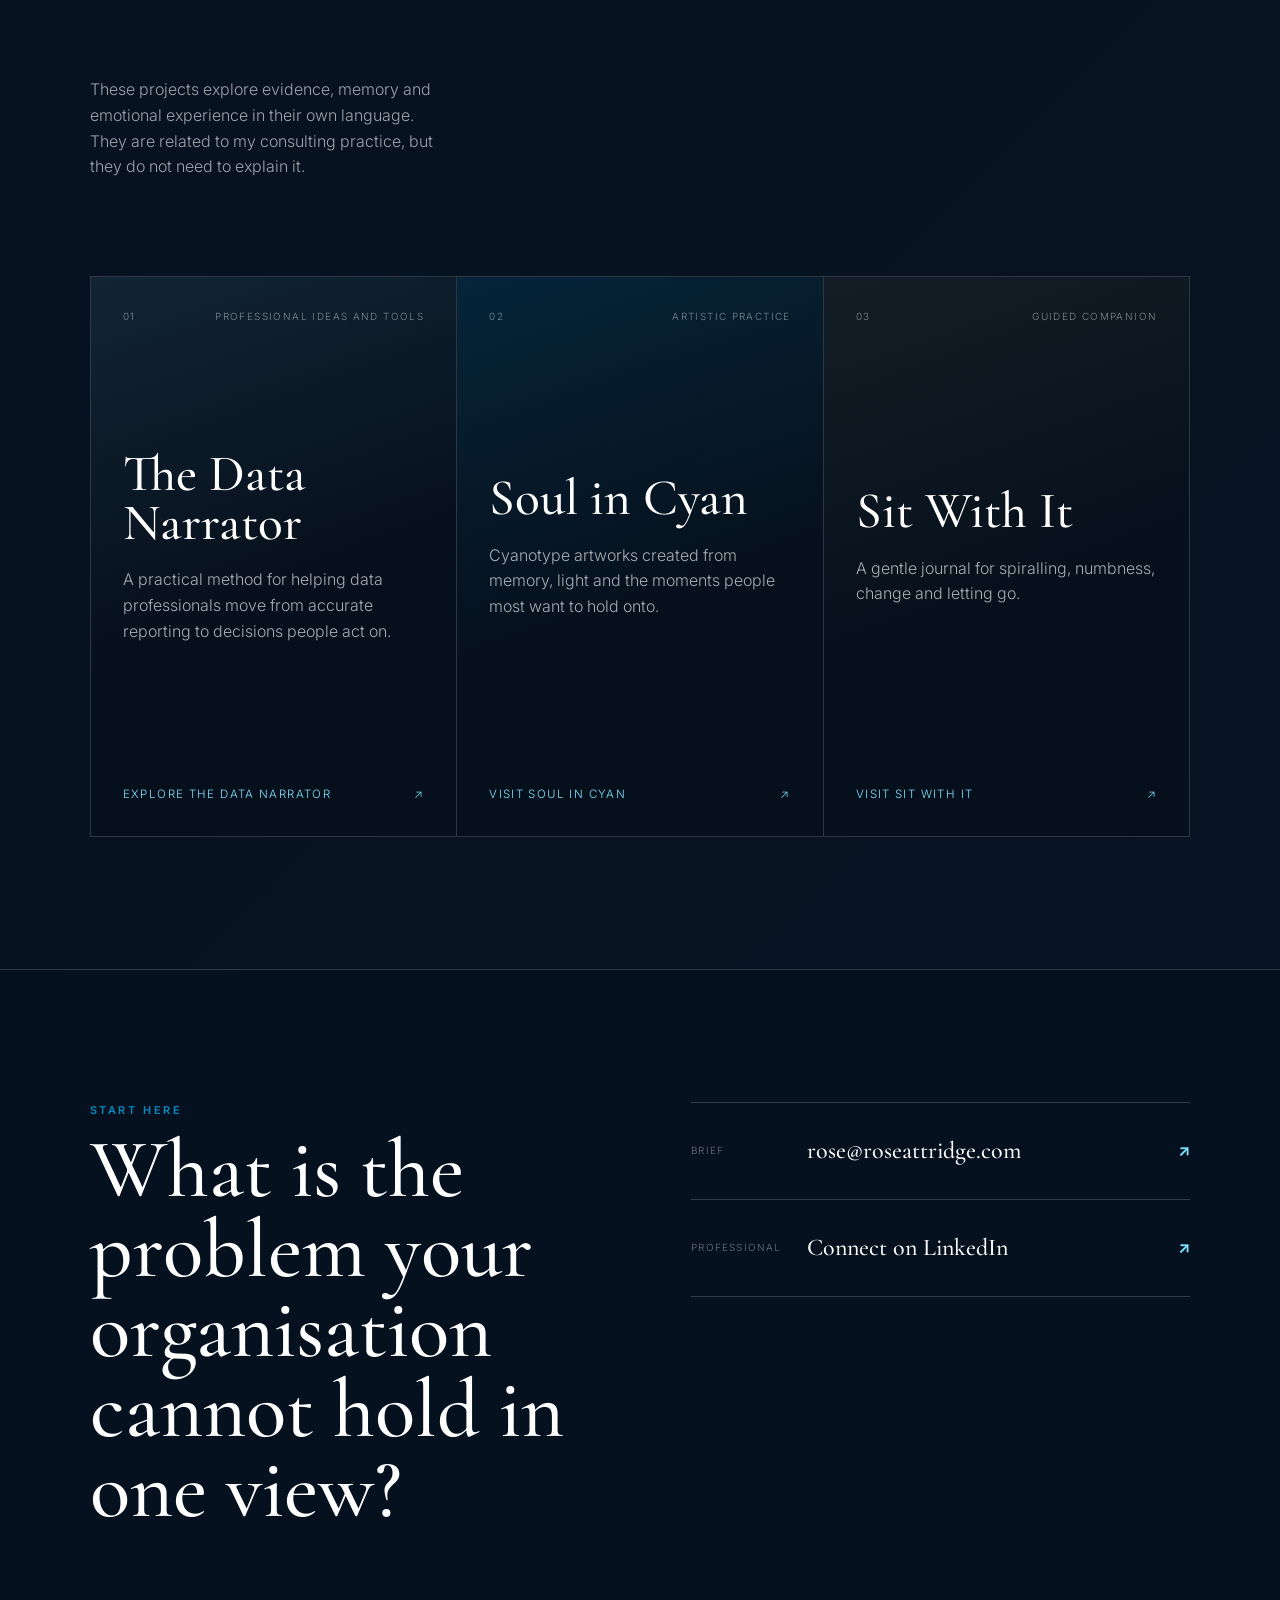
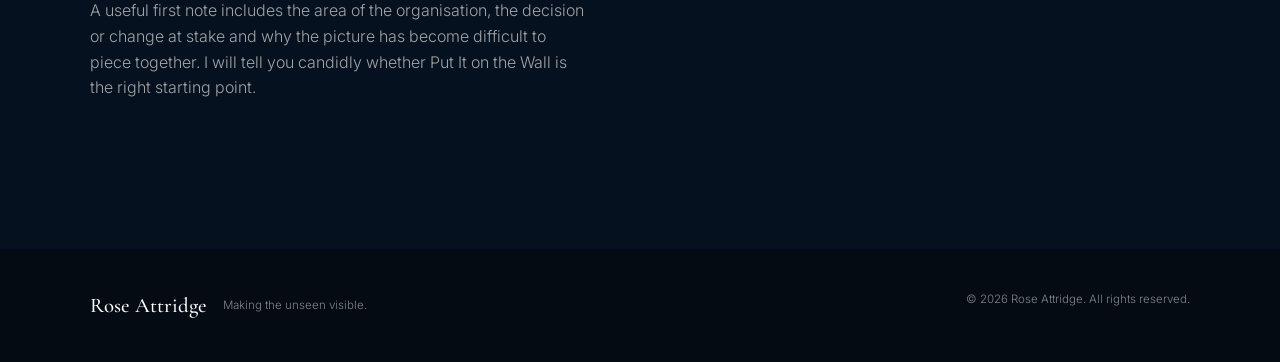
==== commit d74e54c6: "Replace scale metrics with improvement outcomes" ====
--- a/index.html
+++ b/index.html
@@ -241,19 +241,19 @@
         <dl class="proof-grid reveal">
           <div>
             <dt>20 years</dt>
-            <dd>Across operational, commercial, transformation and data-led roles.</dd>
-          </div>
-          <div>
-            <dt>240m records</dt>
-            <dd>Migration-governance experience within a FTSE 250 environment.</dd>
+            <dd>Pulling apart processes, finding the friction and helping teams build better ways of working.</dd>
+          </div>
+          <div>
+            <dt>66% less</dt>
+            <dd>Work in progress delivered through a Lean Six Sigma improvement project in regulated insurance operations.</dd>
           </div>
           <div>
             <dt>184% growth</dt>
-            <dd>Digital-improvement contribution within a period of web-revenue growth.</dd>
+            <dd>In web revenue, with cross-functional digital and customer-experience improvements contributing to the result.</dd>
           </div>
           <div>
             <dt>5 sectors</dt>
-            <dd>Engineering, construction, insurance, retail and energy.</dd>
+            <dd>Different operational environments; the same discipline of making work visible before changing it.</dd>
           </div>
         </dl>
       </div>
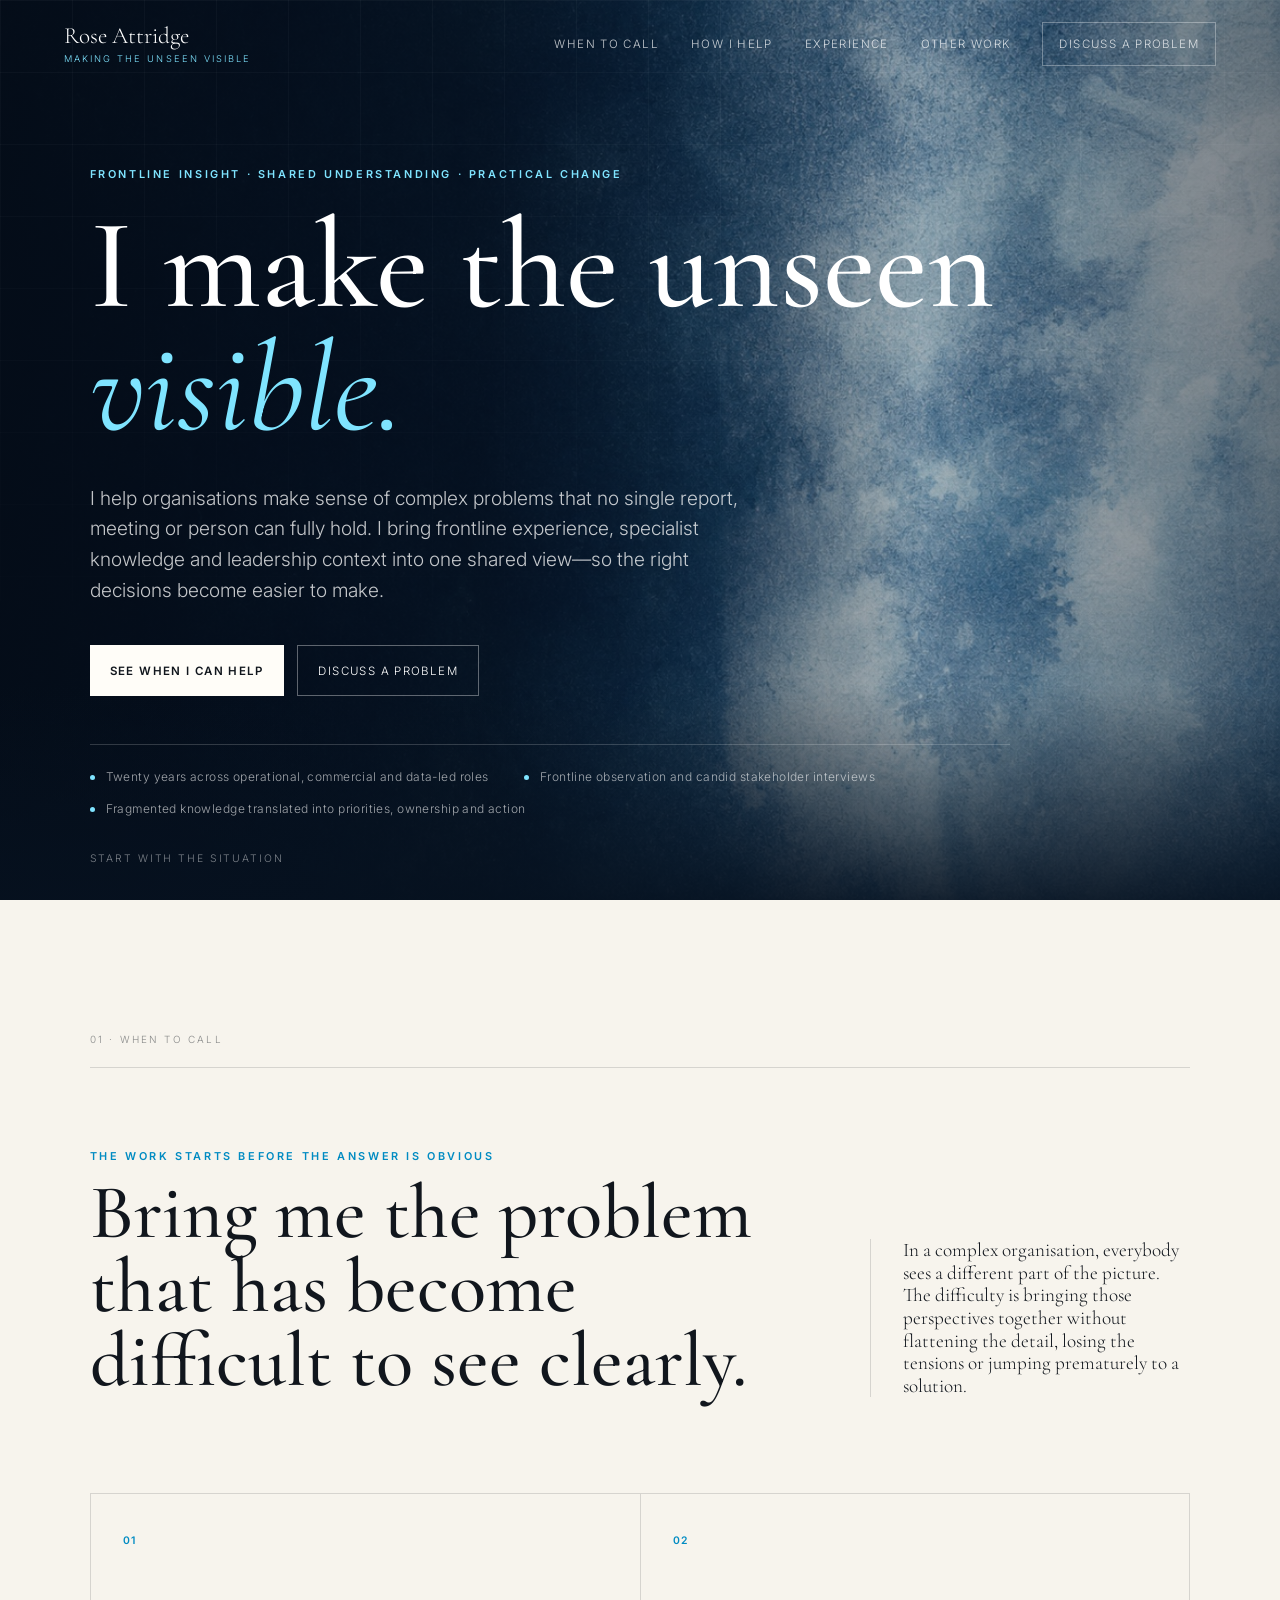
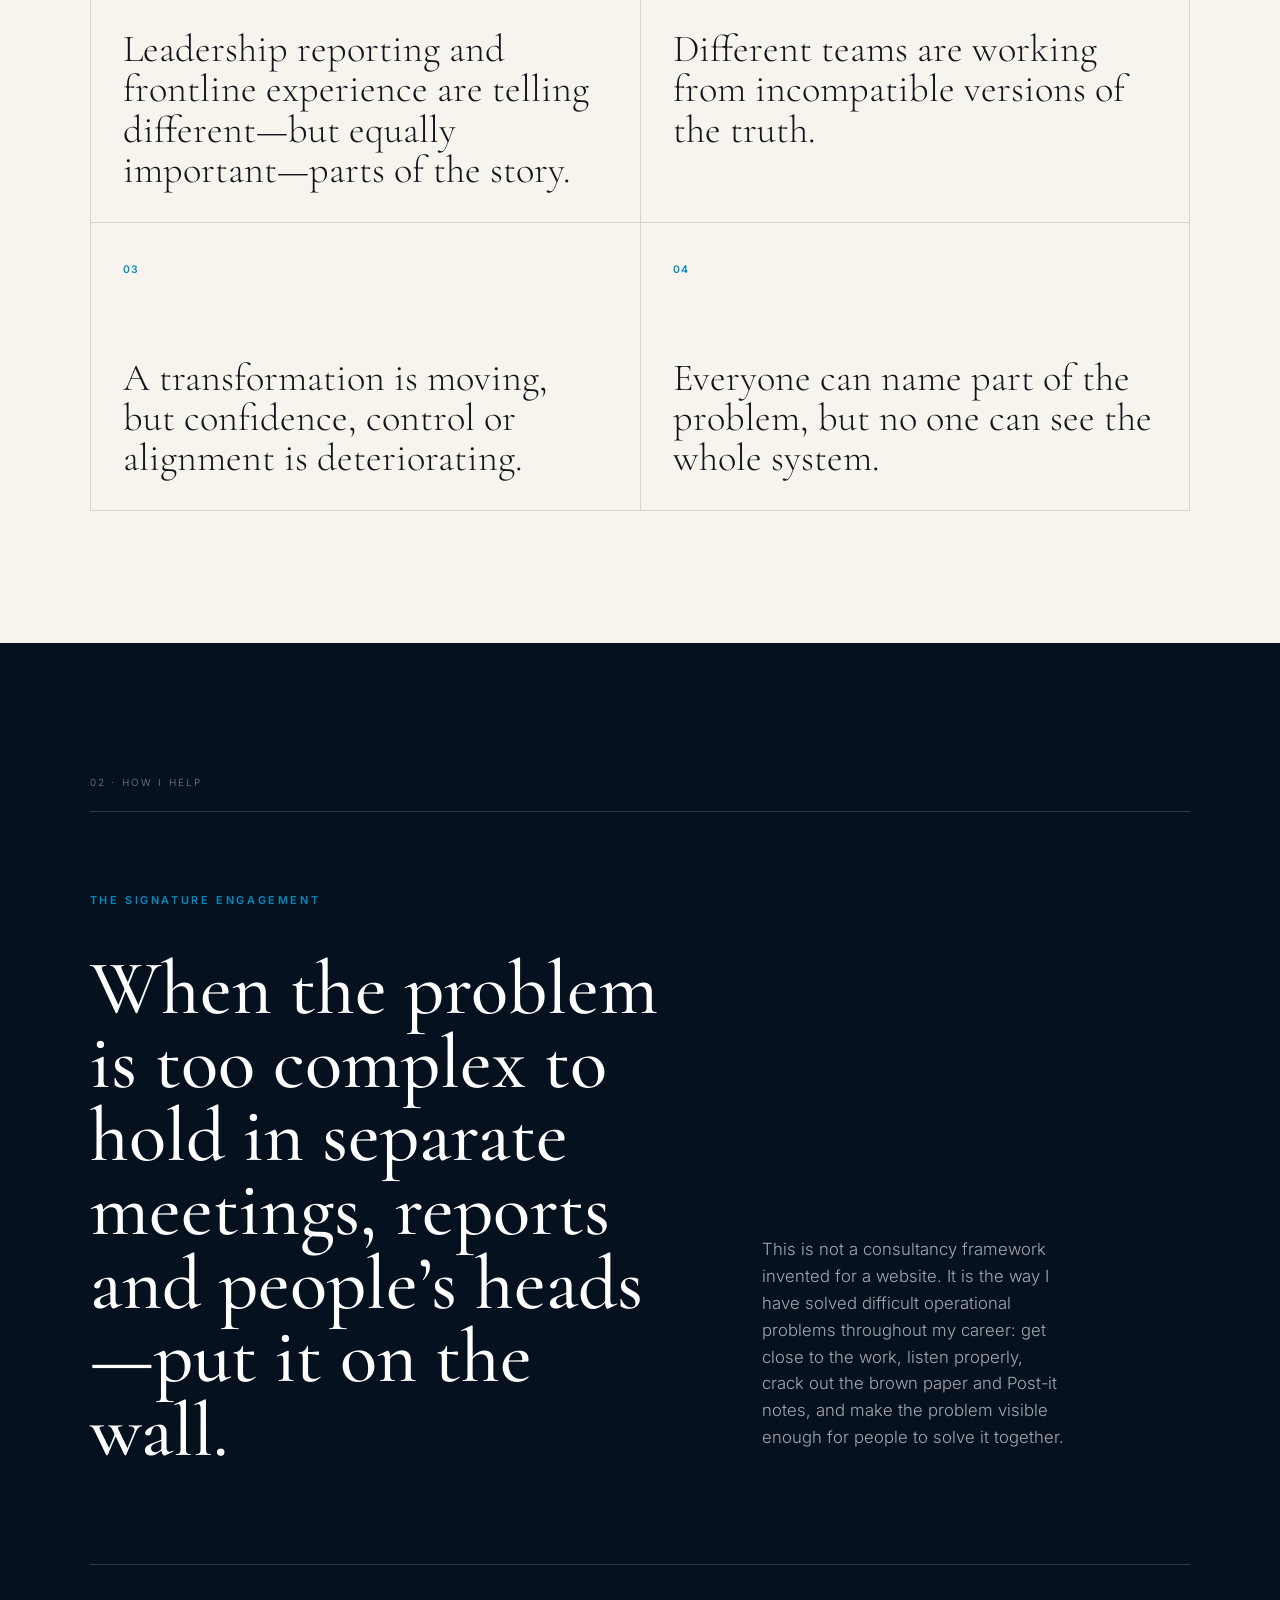
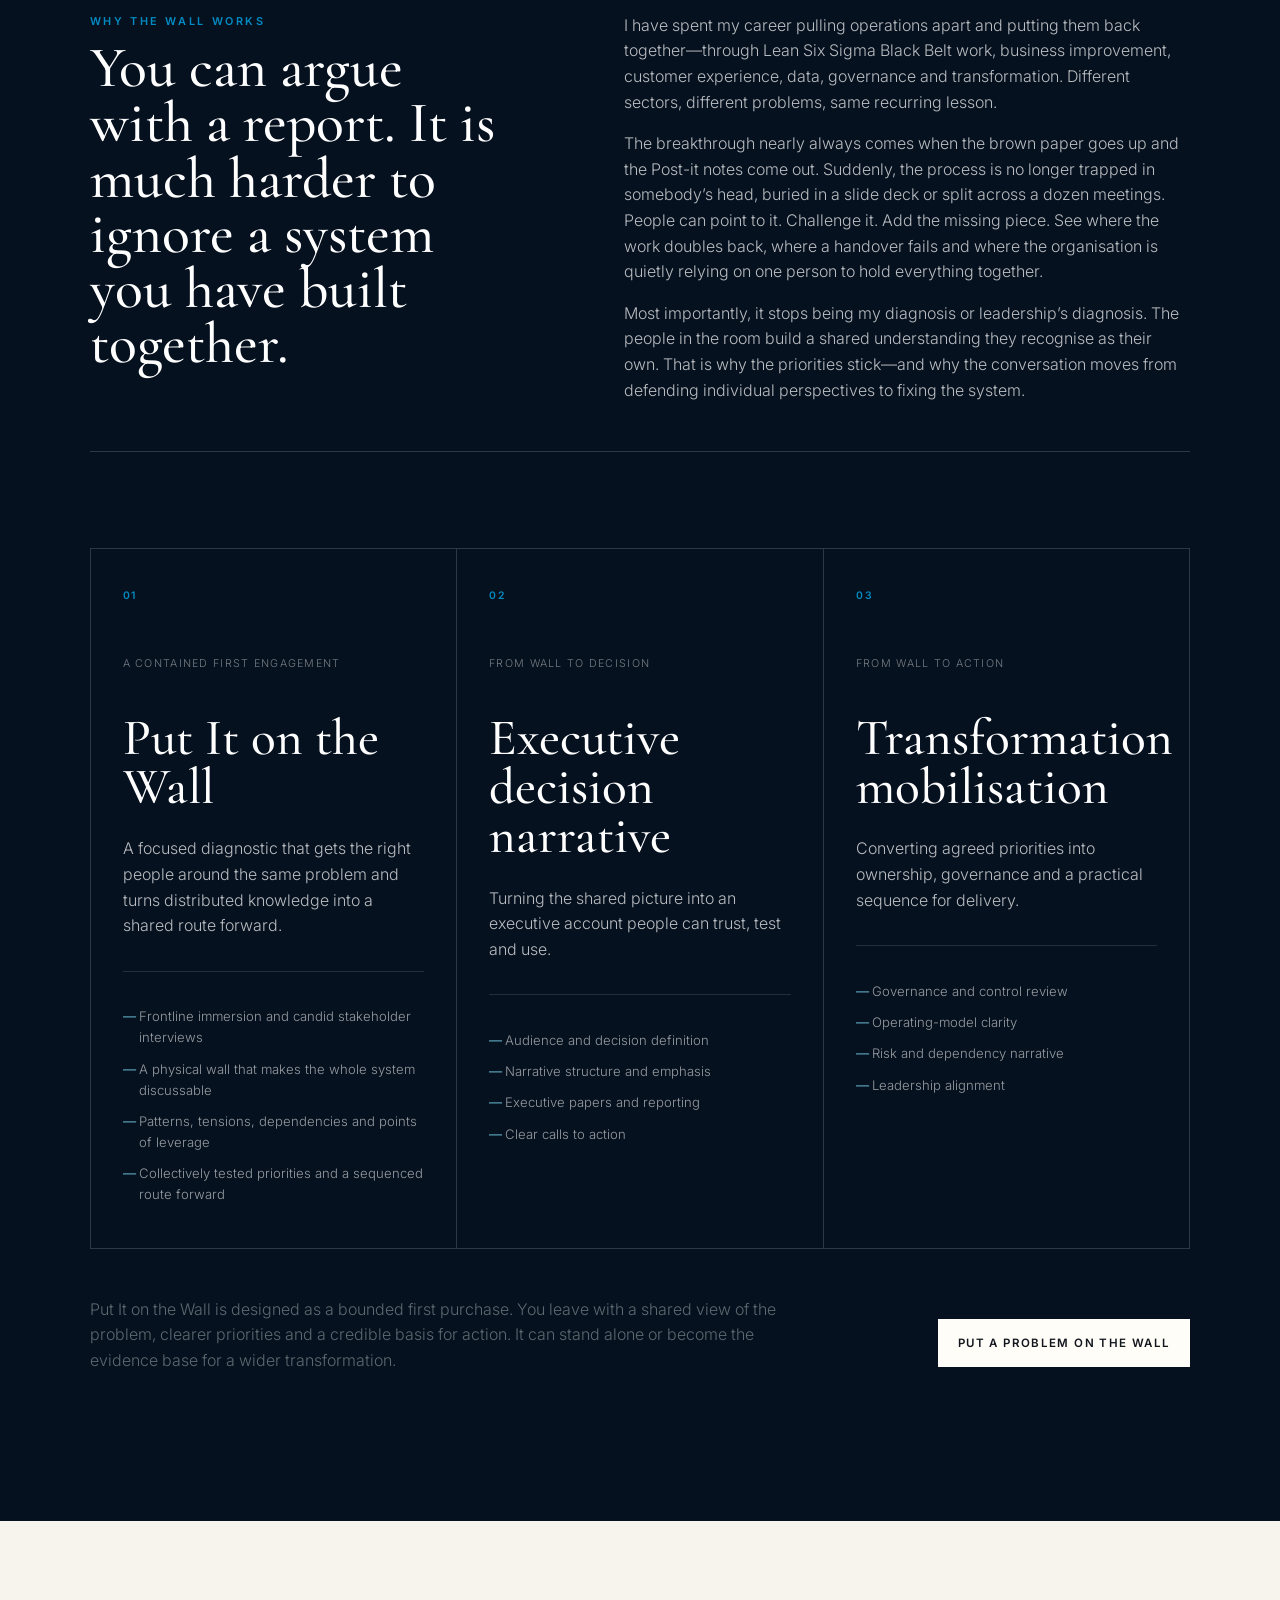
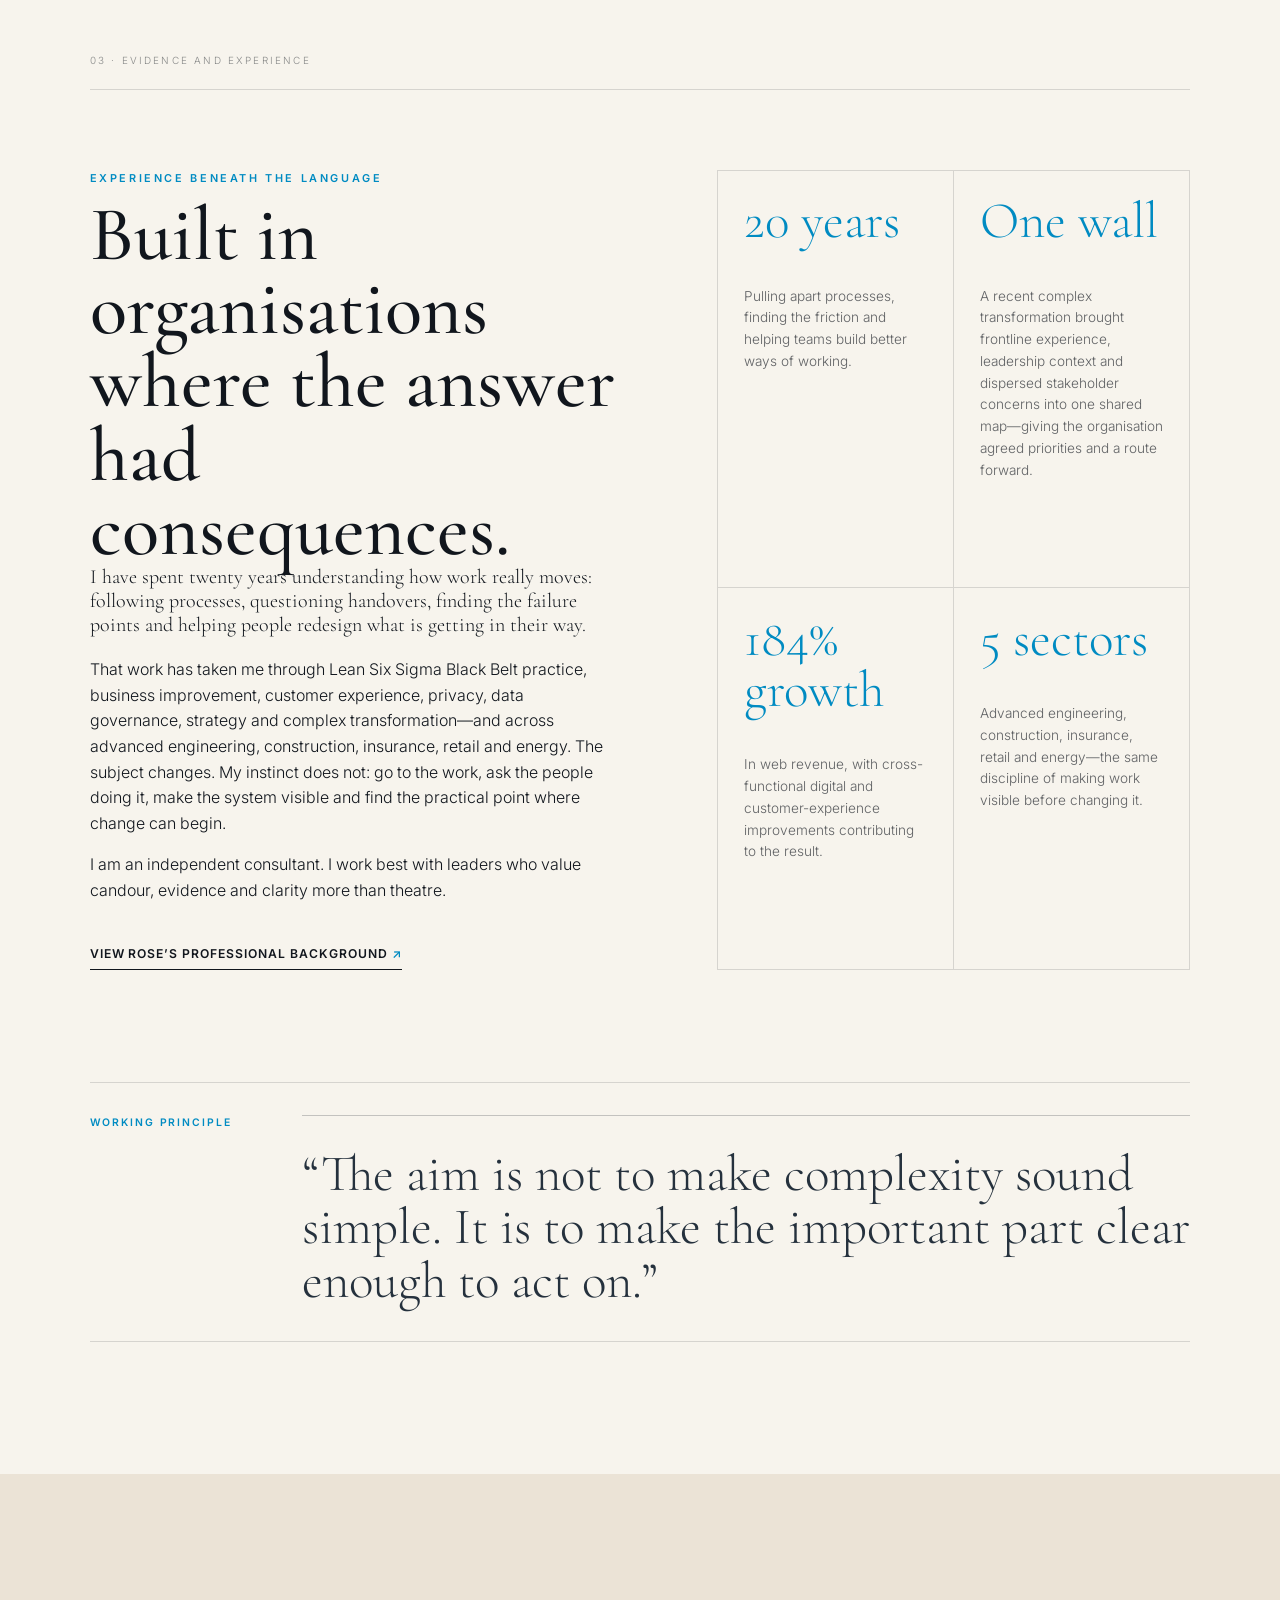
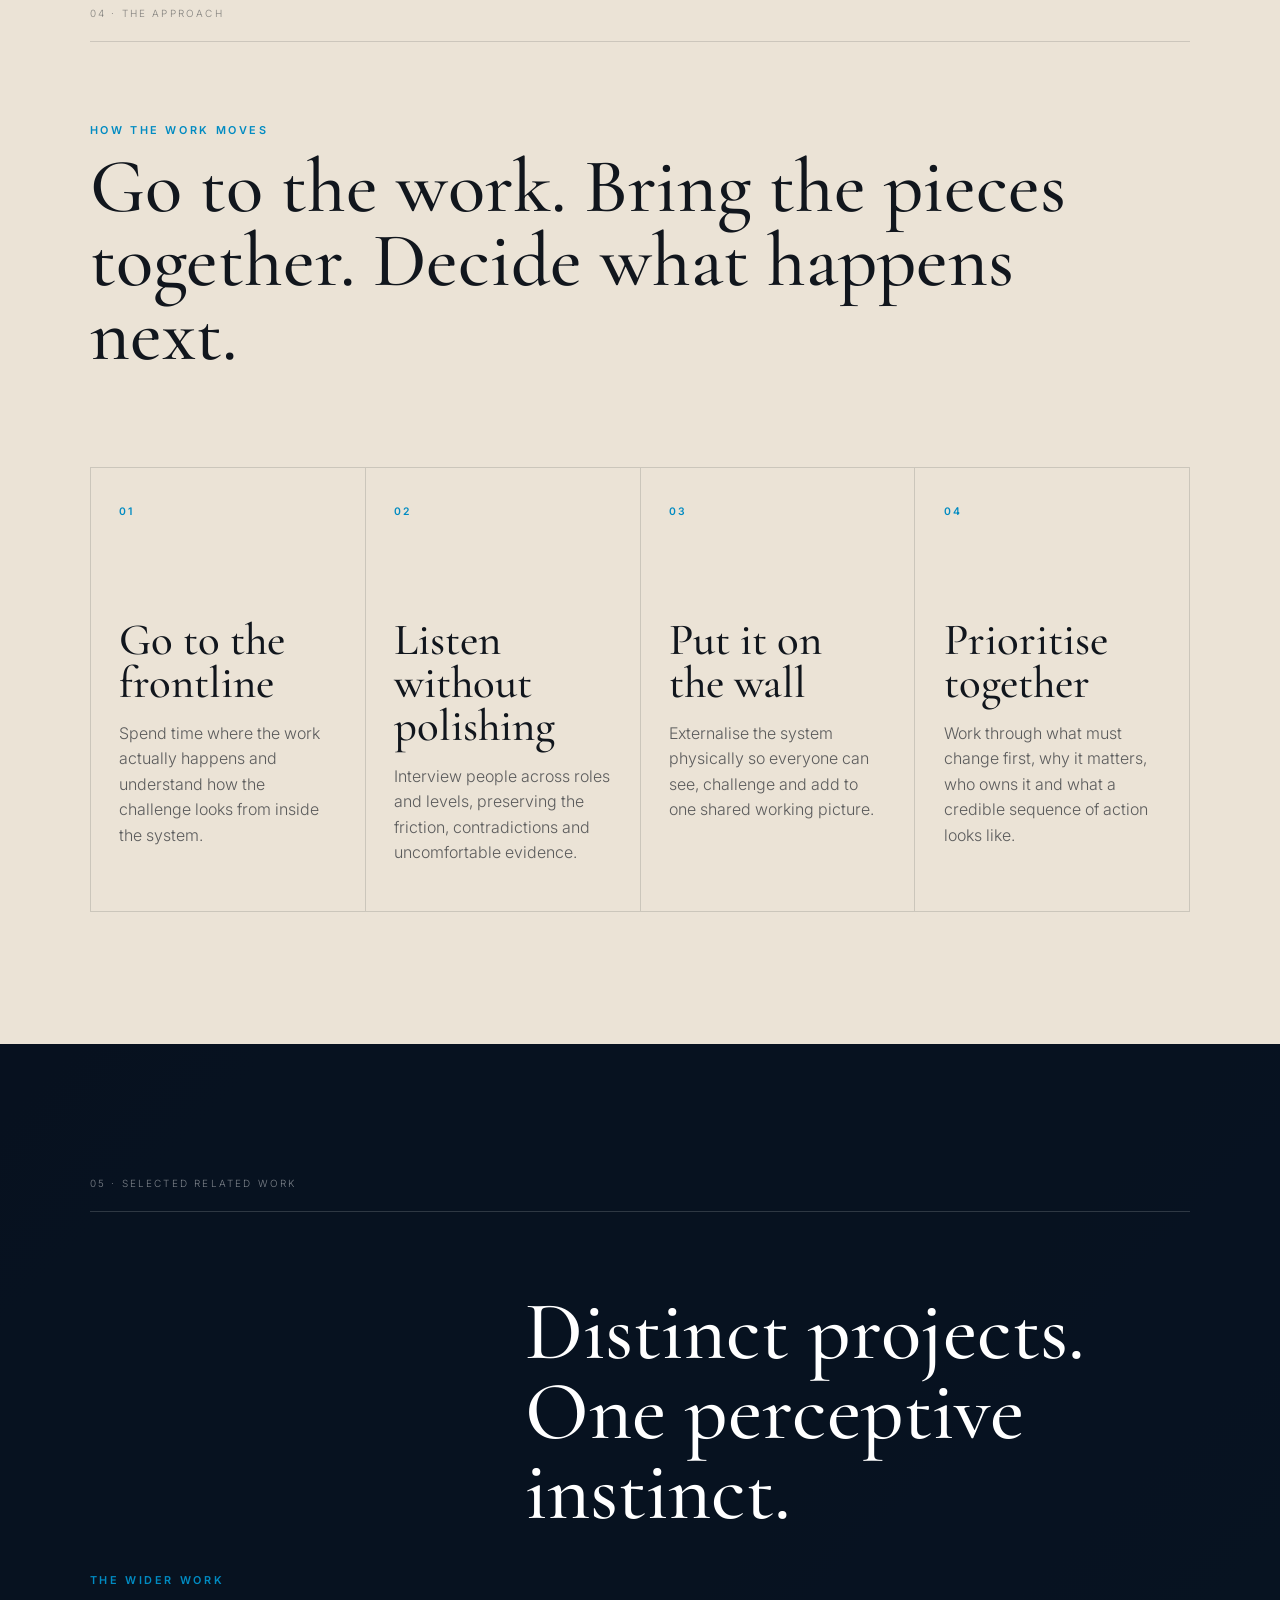
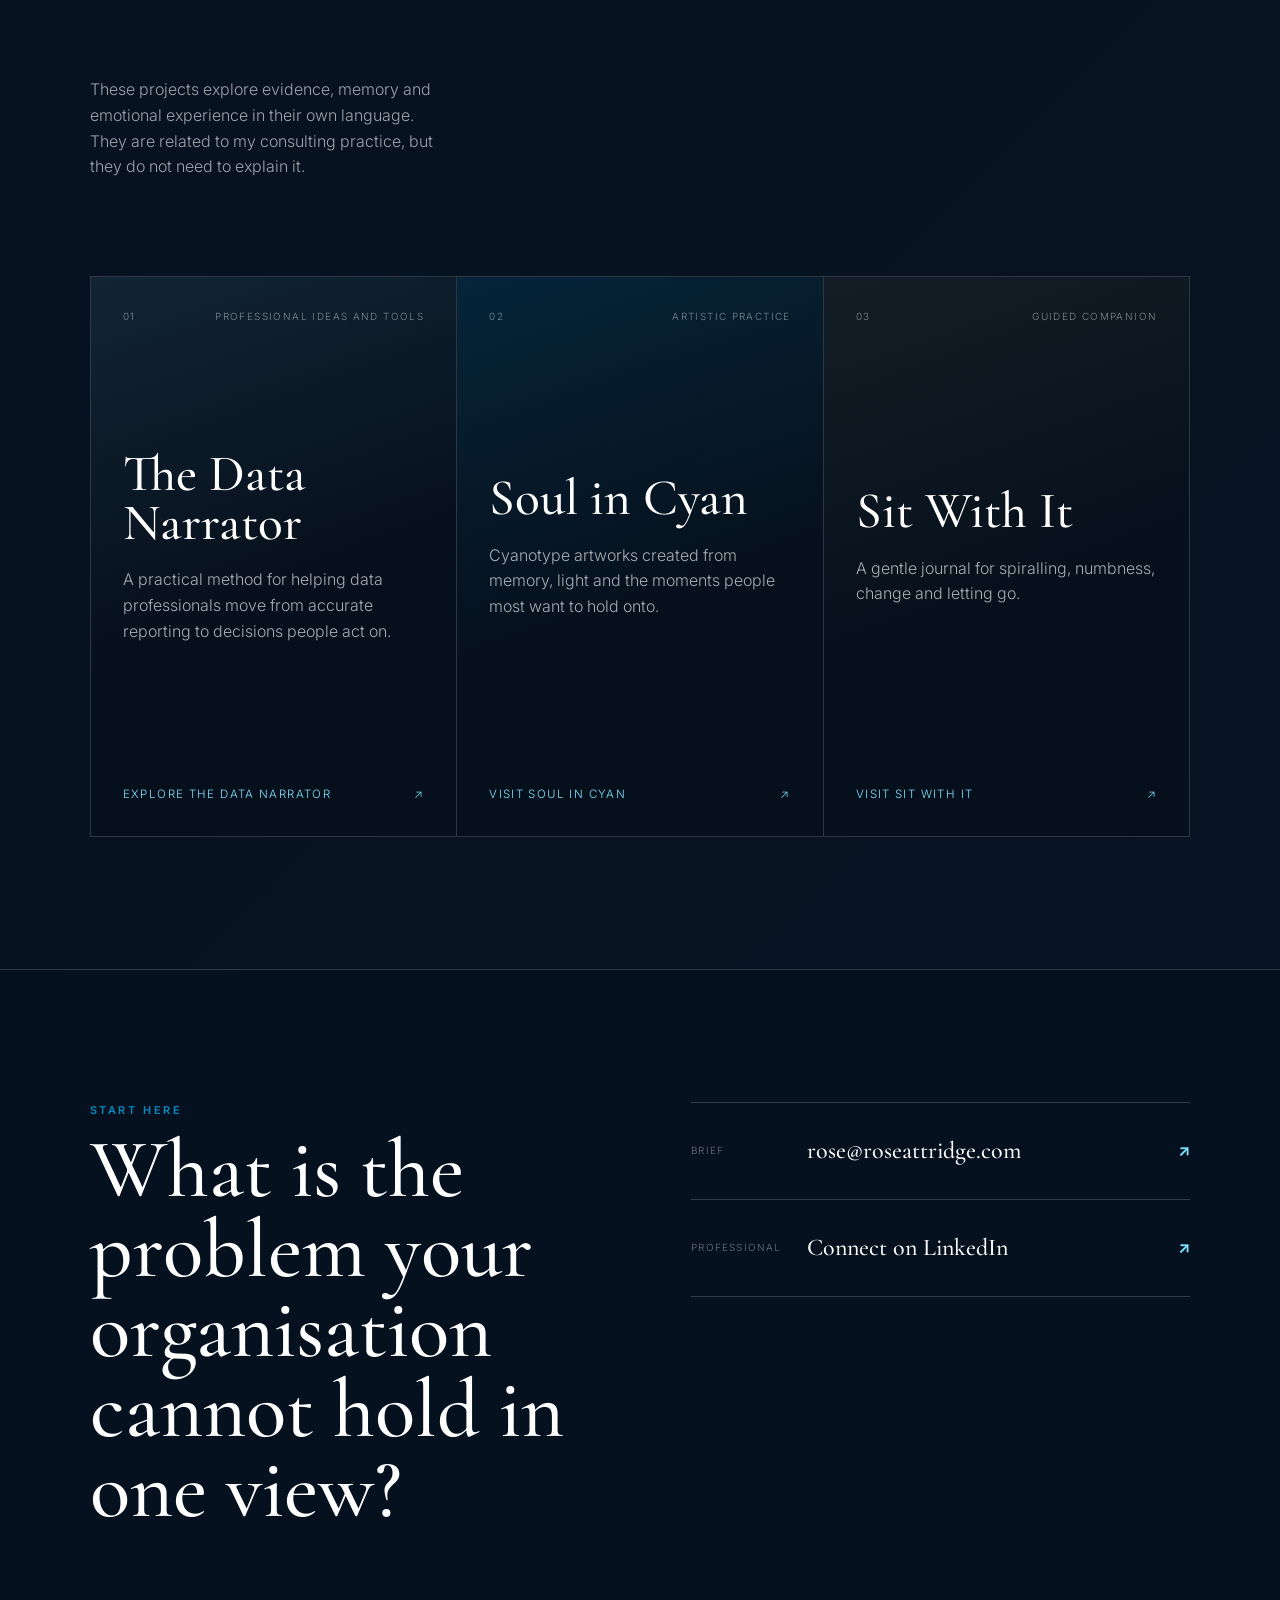
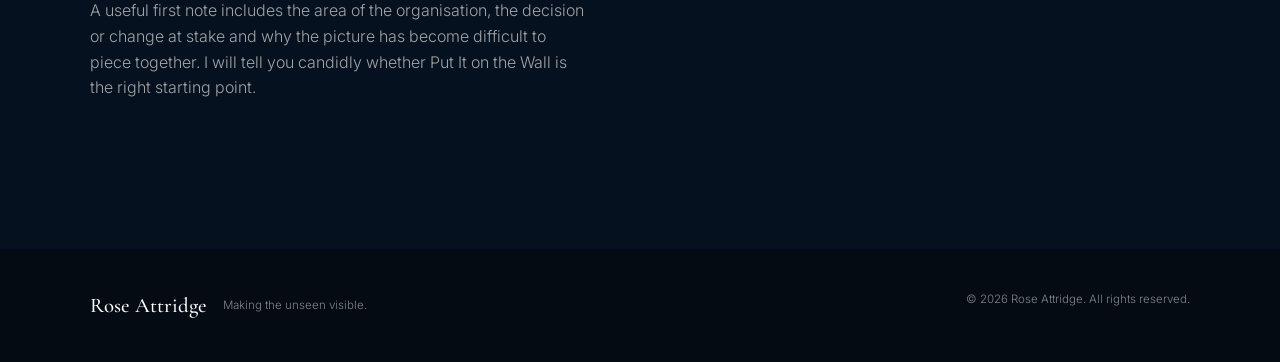
==== commit 6cf2251f: "Use recent anonymised transformation proof" ====
--- a/index.html
+++ b/index.html
@@ -228,7 +228,7 @@
           <p>
             That work has taken me through Lean Six Sigma Black Belt practice, business improvement,
             customer experience, privacy, data governance, strategy and complex transformation—and
-            across engineering, construction, insurance, retail and energy. The subject changes. My
+            across advanced engineering, construction, insurance, retail and energy. The subject changes. My
             instinct does not: go to the work, ask the people doing it, make the system visible and
             find the practical point where change can begin.
           </p>
@@ -244,8 +244,8 @@
             <dd>Pulling apart processes, finding the friction and helping teams build better ways of working.</dd>
           </div>
           <div>
-            <dt>66% less</dt>
-            <dd>Work in progress delivered through a Lean Six Sigma improvement project in regulated insurance operations.</dd>
+            <dt>One wall</dt>
+            <dd>A recent complex transformation brought frontline experience, leadership context and dispersed stakeholder concerns into one shared map—giving the organisation agreed priorities and a route forward.</dd>
           </div>
           <div>
             <dt>184% growth</dt>
@@ -253,7 +253,7 @@
           </div>
           <div>
             <dt>5 sectors</dt>
-            <dd>Different operational environments; the same discipline of making work visible before changing it.</dd>
+            <dd>Advanced engineering, construction, insurance, retail and energy—the same discipline of making work visible before changing it.</dd>
           </div>
         </dl>
       </div>
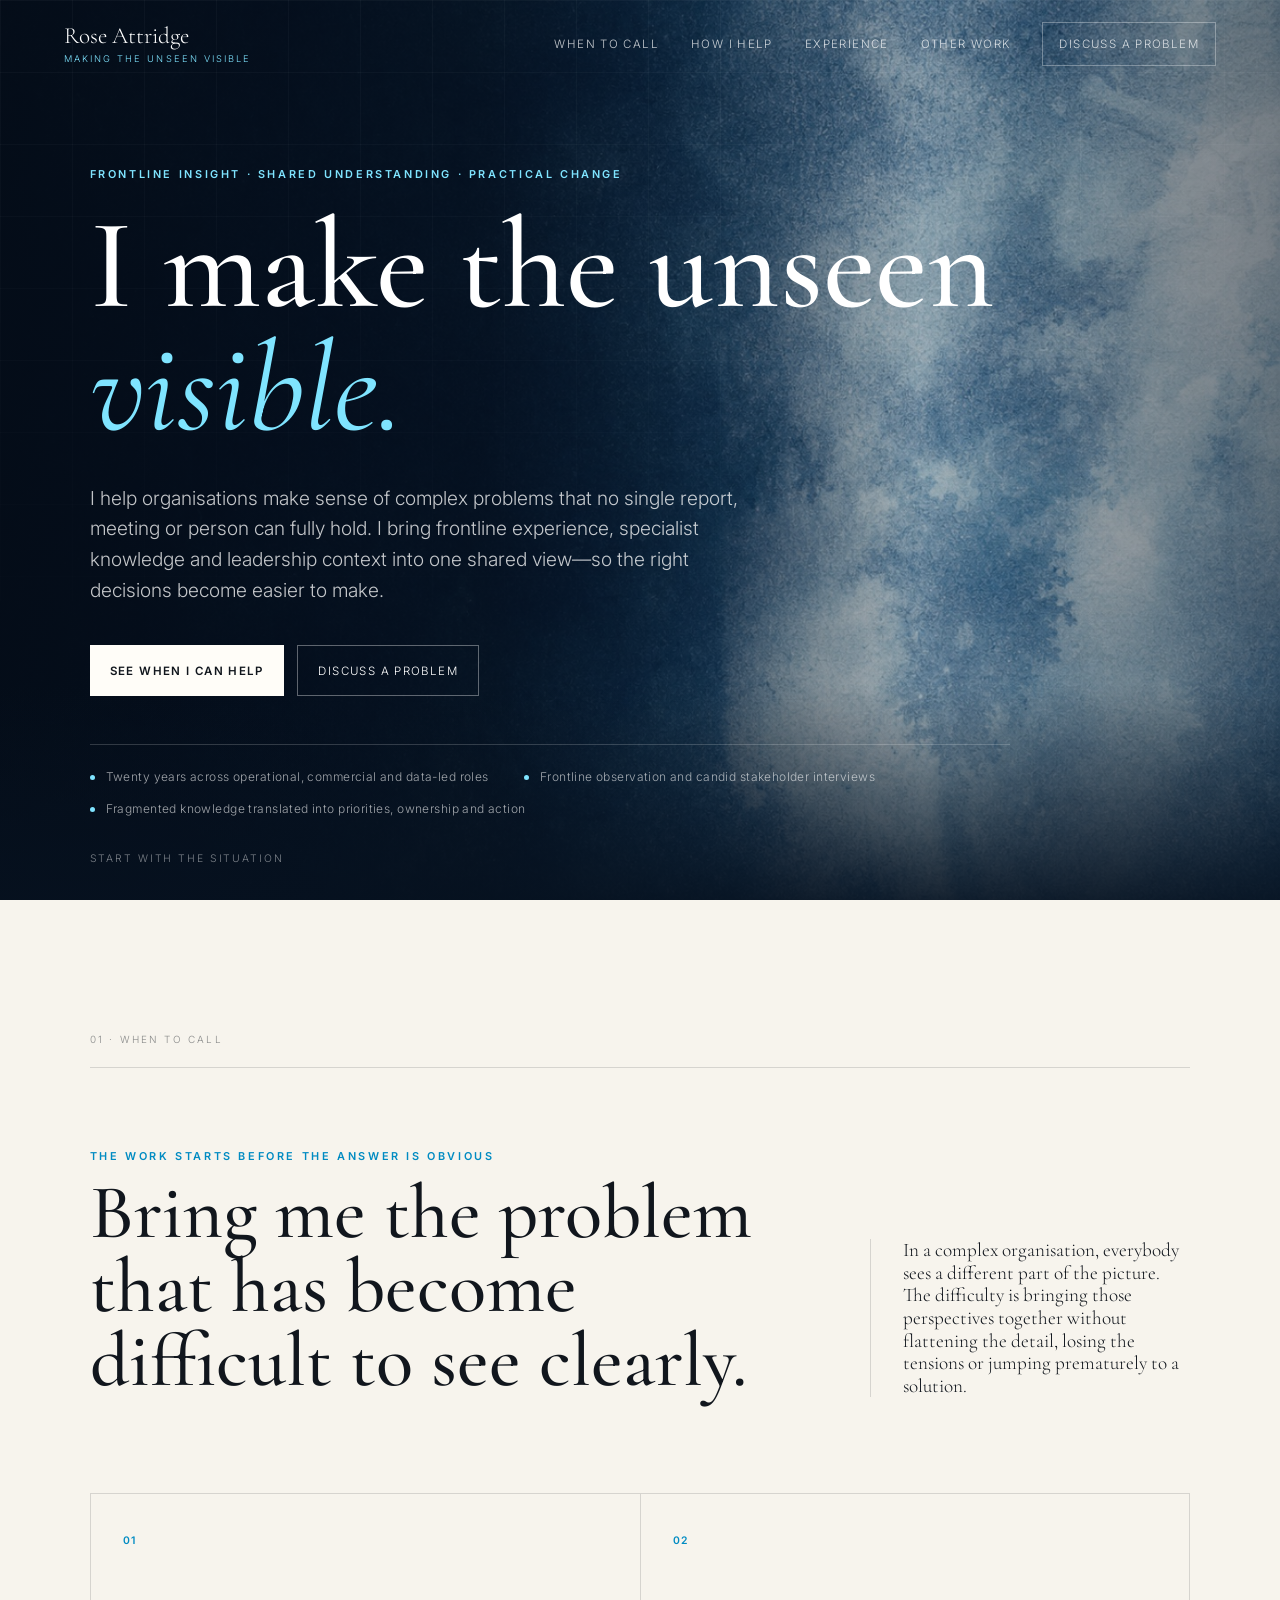
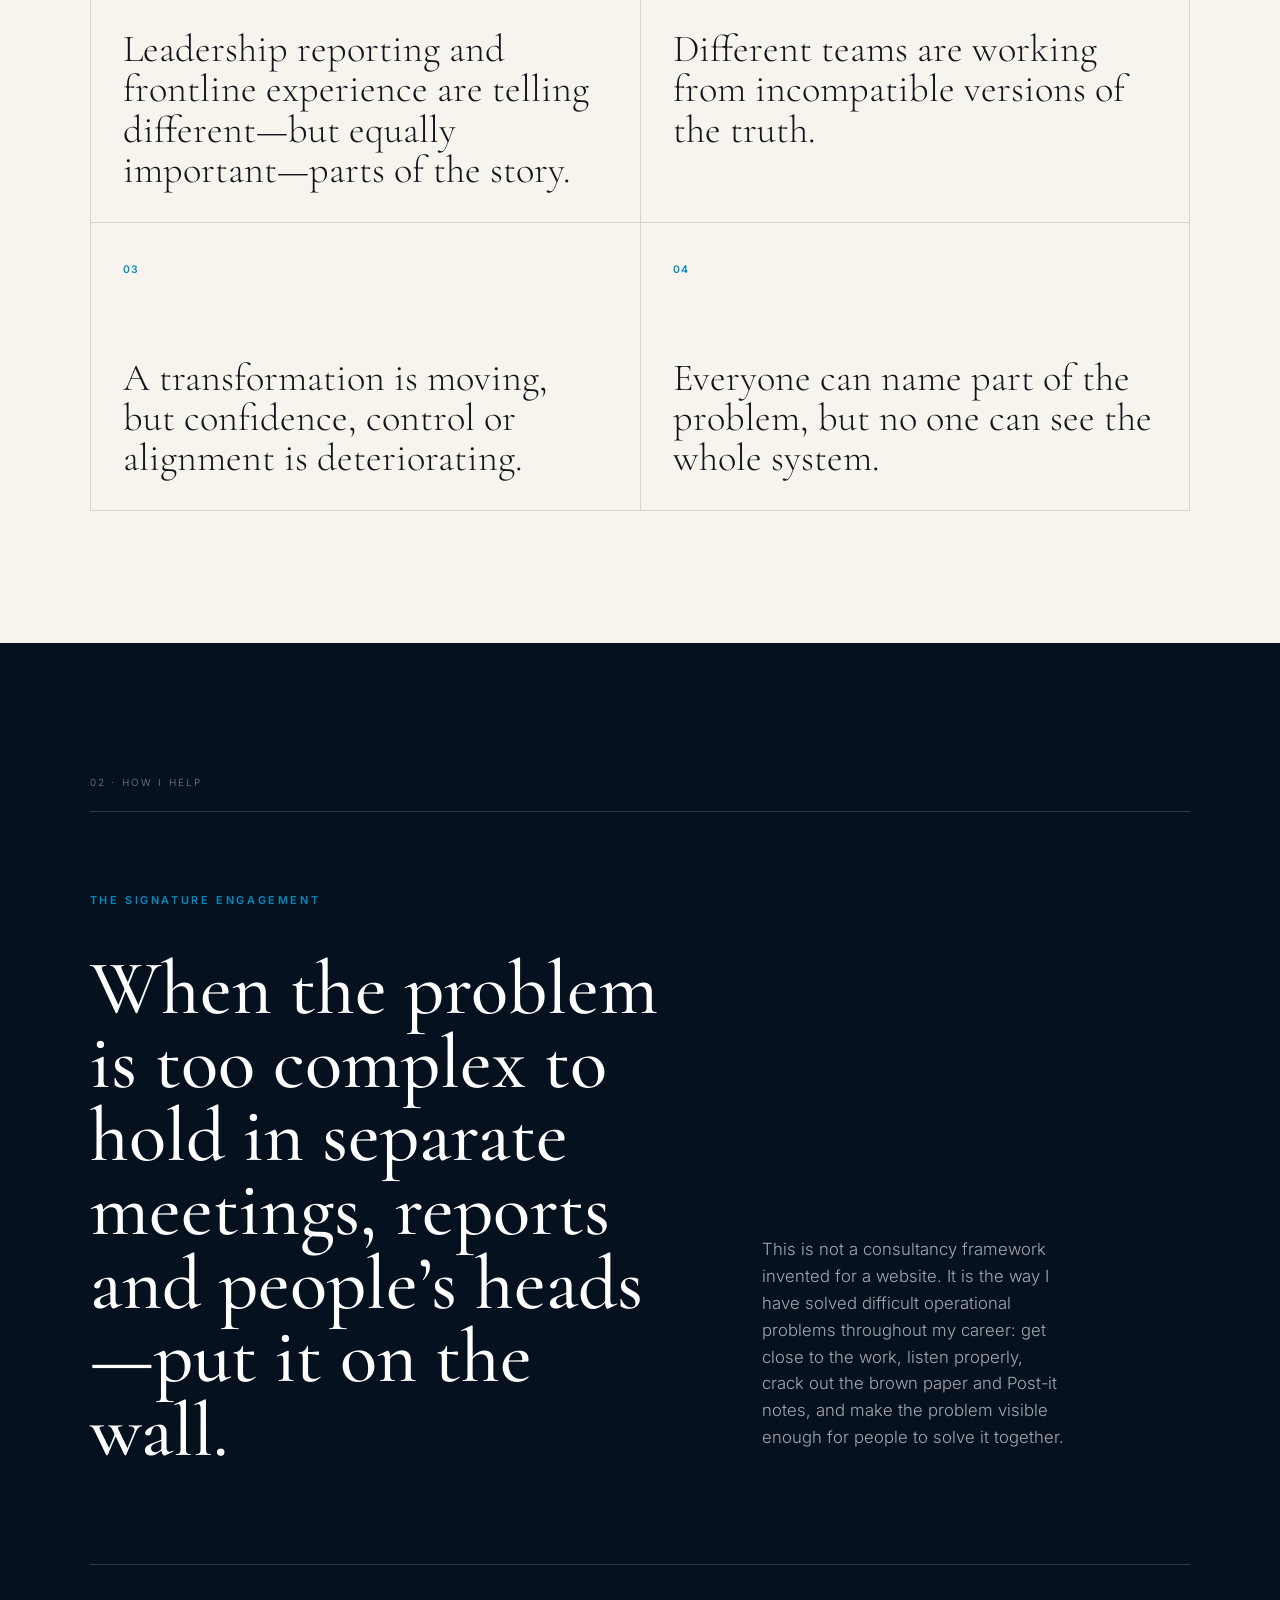
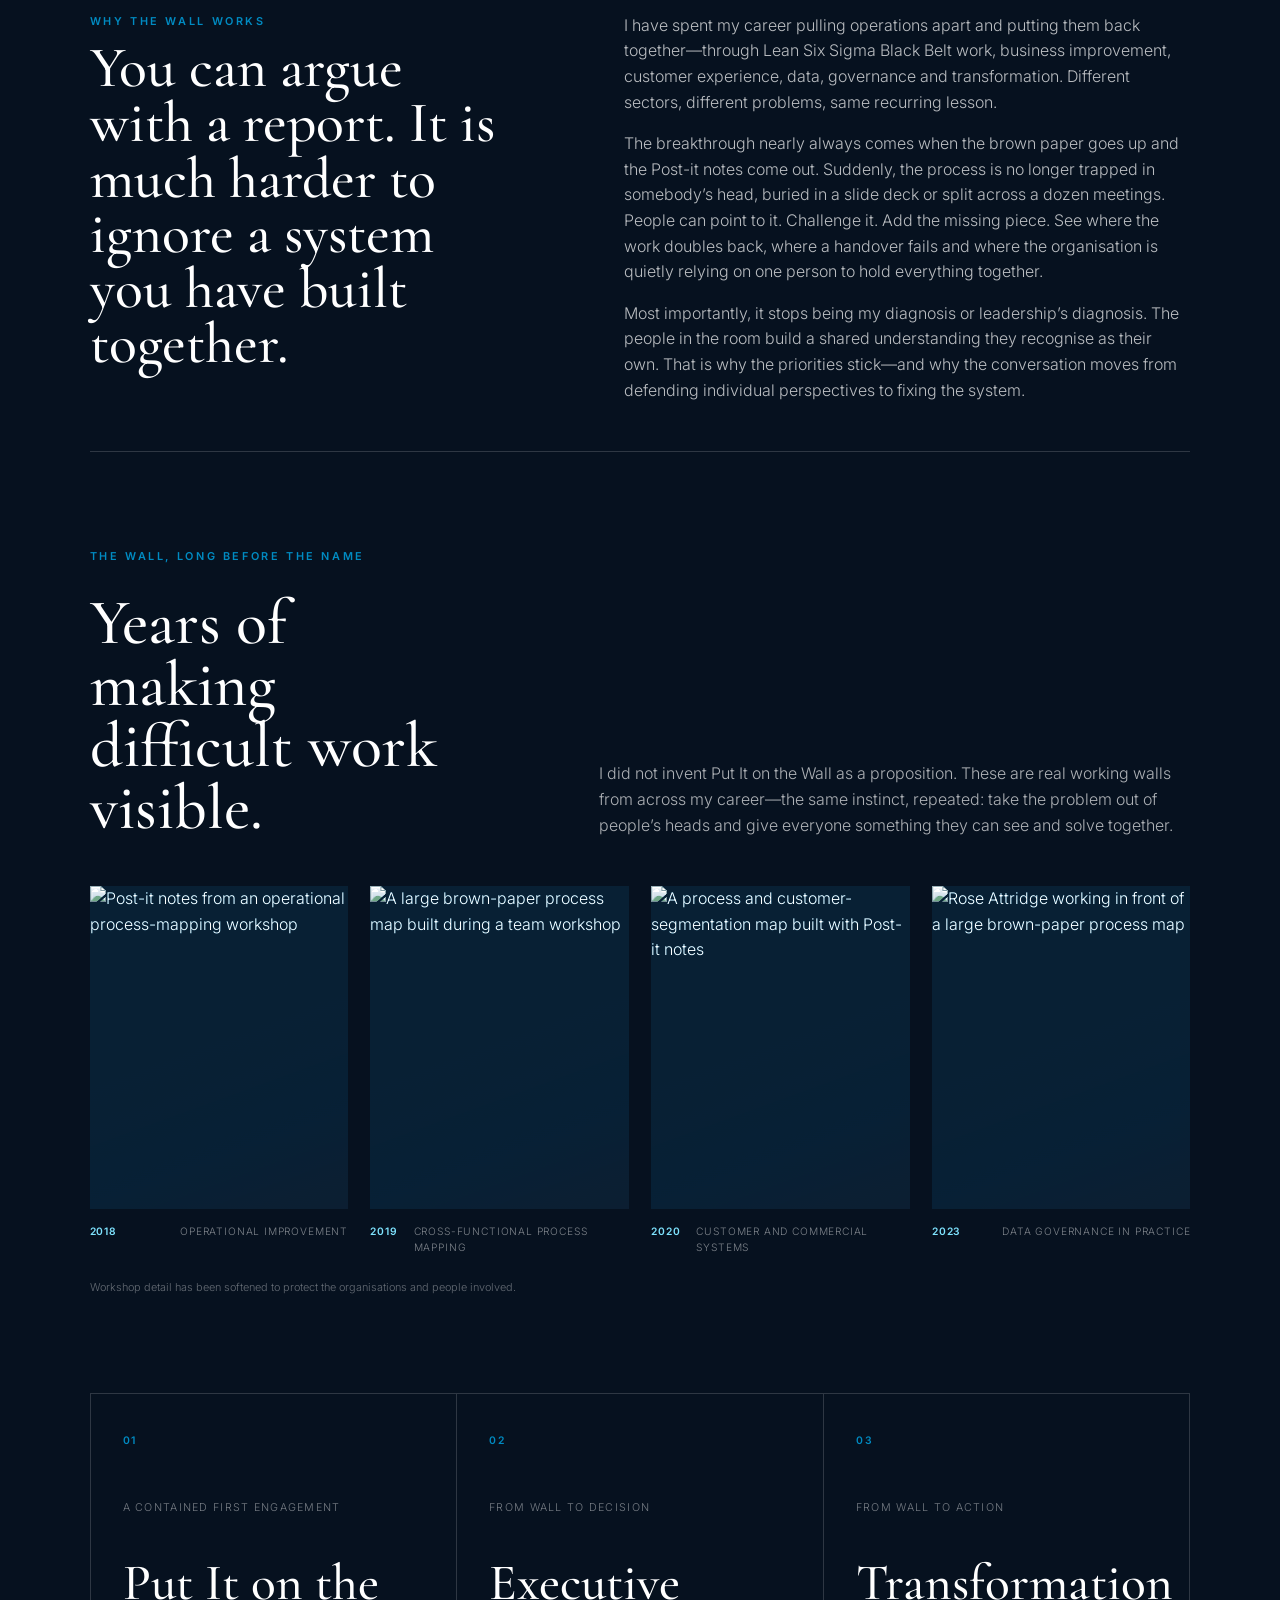
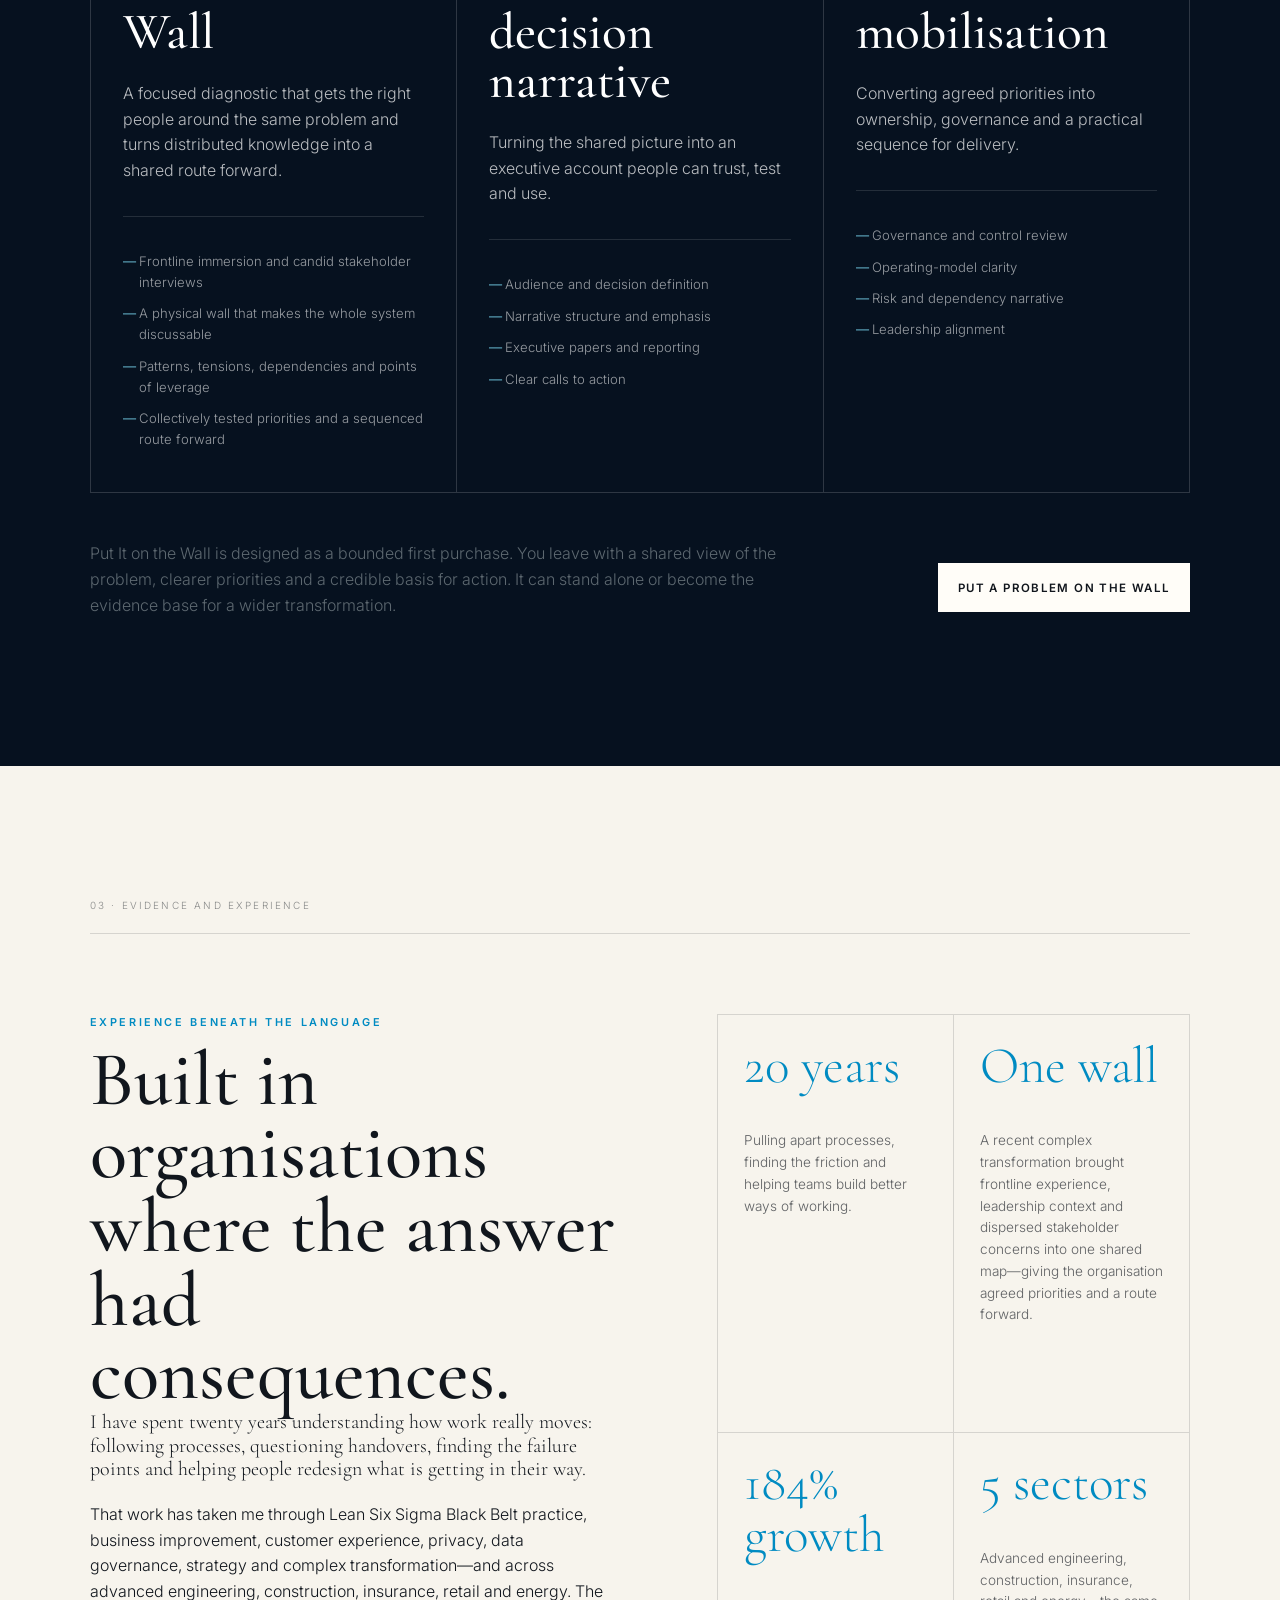
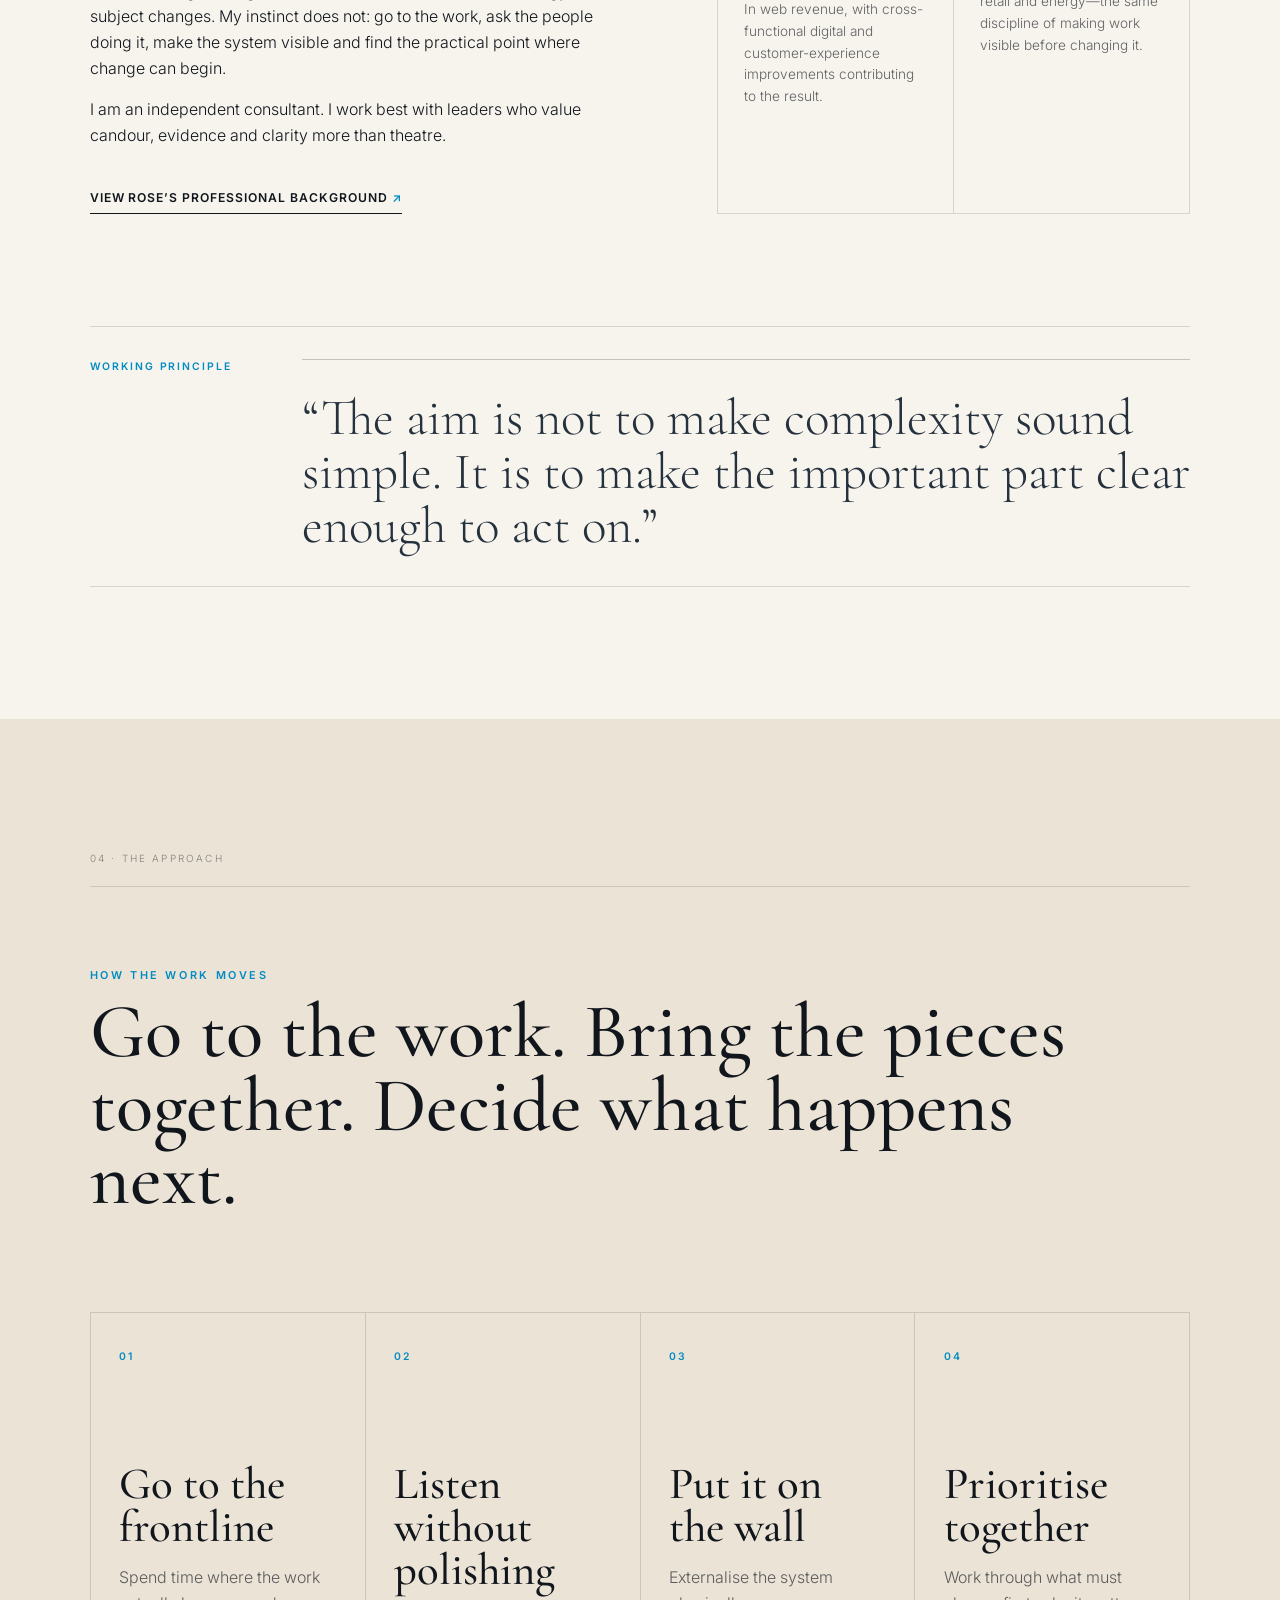
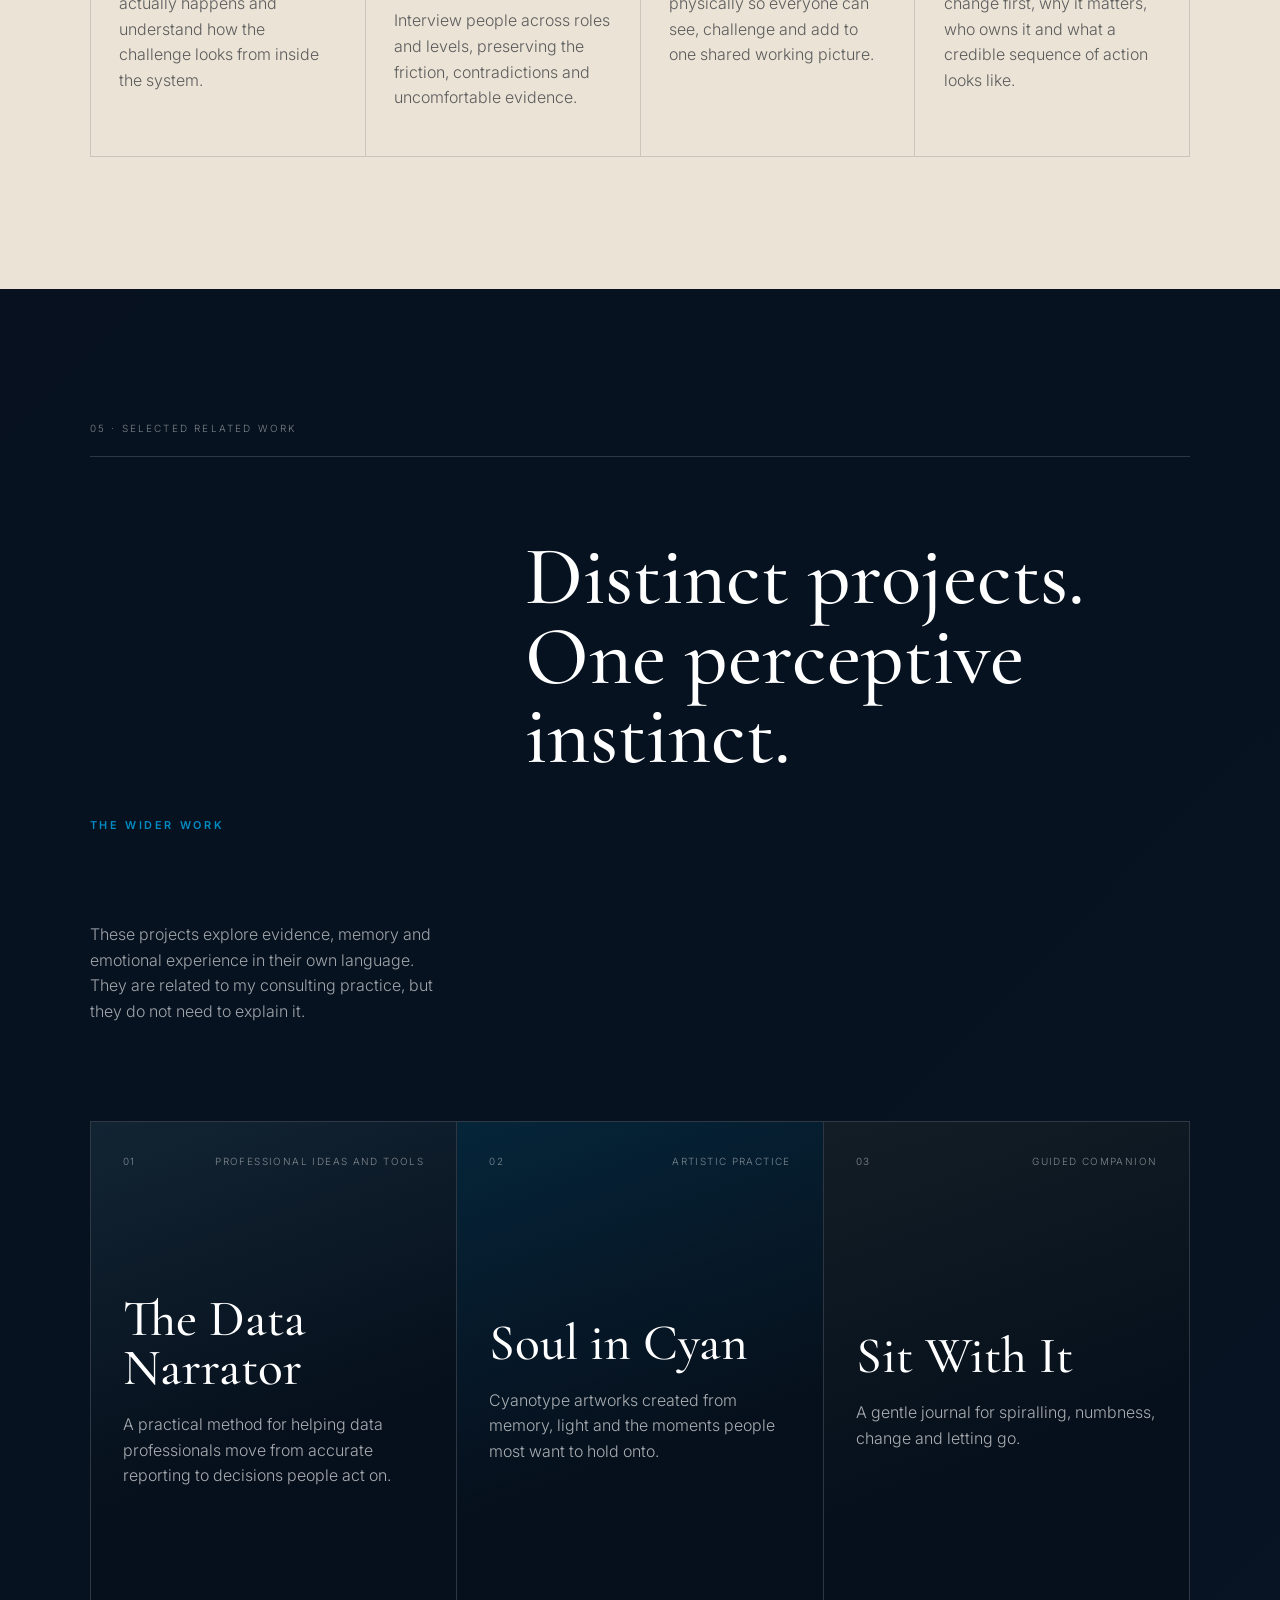
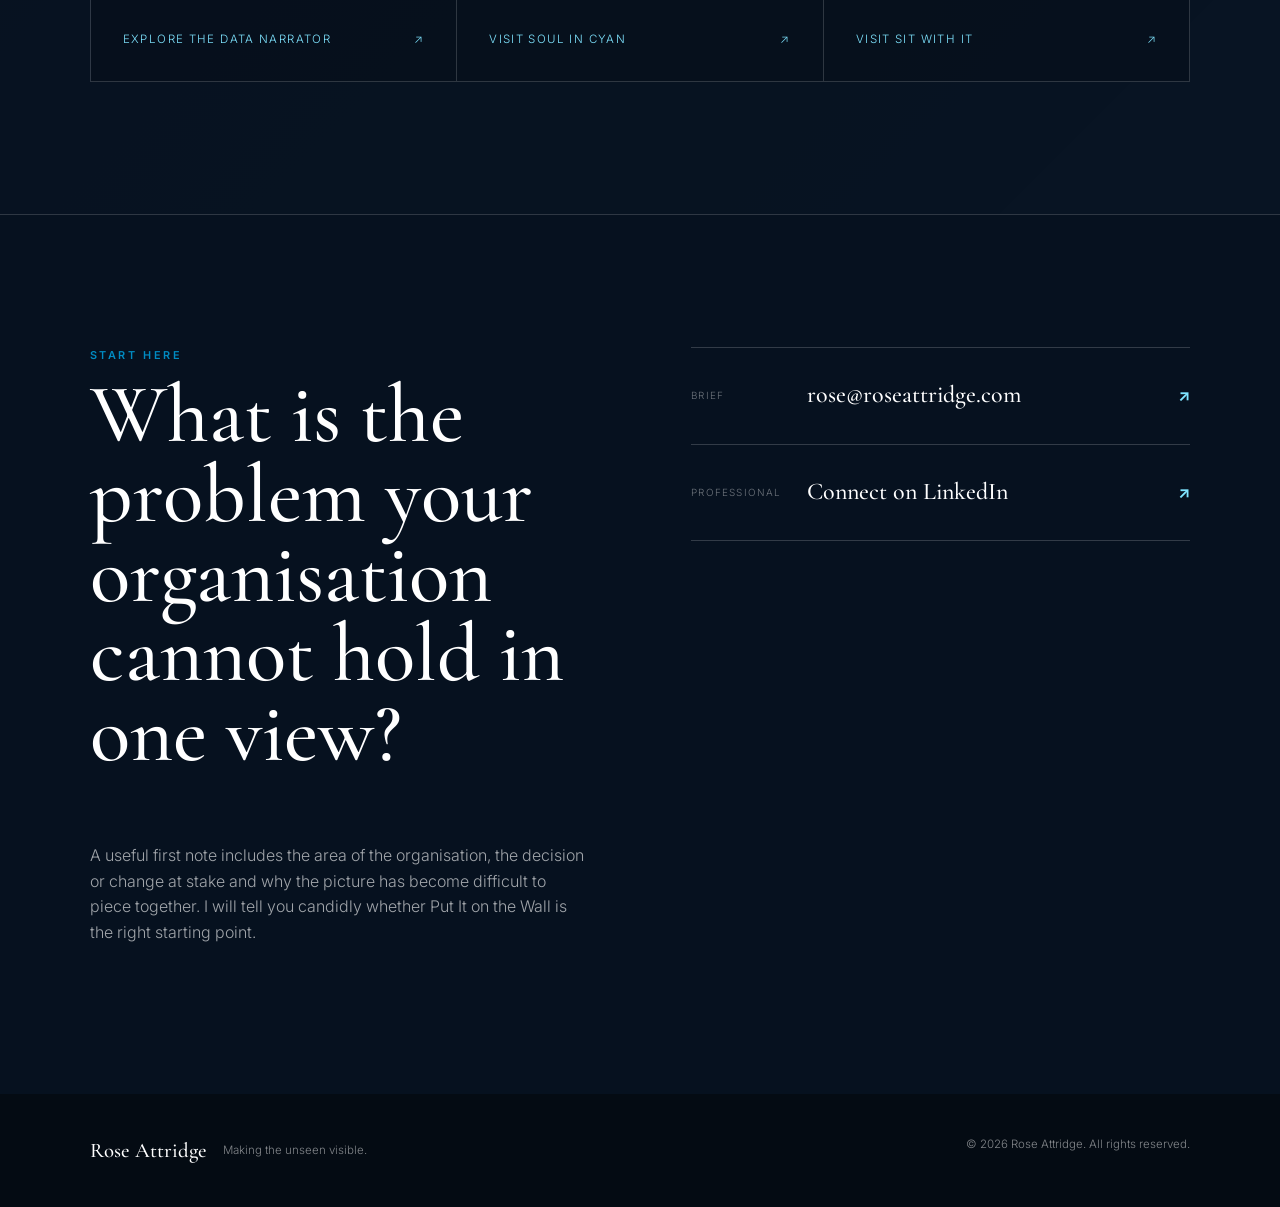
==== commit f6400703: "Add a visual history of putting work on the wall" ====
--- a/index.html
+++ b/index.html
@@ -170,6 +170,44 @@
           </p>
         </div>
       </div>
+      <div class="wall-history reveal" aria-labelledby="wall-history-heading">
+        <div class="wall-history-heading">
+          <p class="eyebrow">The wall, long before the name</p>
+          <h3 id="wall-history-heading">Years of making difficult work visible.</h3>
+          <p>
+            I did not invent Put It on the Wall as a proposition. These are real working
+            walls from across my career—the same instinct, repeated: take the problem out
+            of people’s heads and give everyone something they can see and solve together.
+          </p>
+        </div>
+        <div class="wall-history-grid">
+          <figure>
+            <div class="wall-photo">
+              <img src="images/put-it-on-wall-2018.jpg" alt="Post-it notes from an operational process-mapping workshop" loading="lazy" />
+            </div>
+            <figcaption><span>2018</span> Operational improvement</figcaption>
+          </figure>
+          <figure>
+            <div class="wall-photo">
+              <img src="images/put-it-on-wall-2019.jpg" alt="A large brown-paper process map built during a team workshop" loading="lazy" />
+            </div>
+            <figcaption><span>2019</span> Cross-functional process mapping</figcaption>
+          </figure>
+          <figure>
+            <div class="wall-photo">
+              <img src="images/put-it-on-wall-2020.jpg" alt="A process and customer-segmentation map built with Post-it notes" loading="lazy" />
+            </div>
+            <figcaption><span>2020</span> Customer and commercial systems</figcaption>
+          </figure>
+          <figure>
+            <div class="wall-photo">
+              <img src="images/put-it-on-wall-2023.jpg" alt="Rose Attridge working in front of a large brown-paper process map" loading="lazy" />
+            </div>
+            <figcaption><span>2023</span> Data governance in practice</figcaption>
+          </figure>
+        </div>
+        <p class="wall-history-note">Workshop detail has been softened to protect the organisations and people involved.</p>
+      </div>
       <div class="offer-grid reveal">
         <article>
           <span class="offer-number">01</span>
--- a/refresh.css
+++ b/refresh.css
@@ -151,6 +151,92 @@
 
 .wall-story-copy p:last-child { margin-bottom: 0; }
 
+.wall-history {
+  margin-top: 6rem;
+}
+
+.wall-history-heading {
+  display: grid;
+  grid-template-columns: minmax(0, .8fr) minmax(340px, 1.2fr);
+  gap: 1rem 9vw;
+  align-items: end;
+}
+
+.wall-history-heading .eyebrow,
+.wall-history-heading h3 { grid-column: 1; }
+
+.wall-history-heading h3 {
+  margin: 0;
+  font-size: clamp(2.8rem, 5vw, 5.4rem);
+}
+
+.wall-history-heading > p:last-child {
+  grid-column: 2;
+  grid-row: 1 / 3;
+  margin: 0;
+  color: rgba(255, 255, 255, .67);
+}
+
+.wall-history-grid {
+  display: grid;
+  grid-template-columns: repeat(4, minmax(0, 1fr));
+  gap: 1.4rem;
+  margin-top: 3rem;
+}
+
+.wall-history-grid figure { margin: 0; }
+
+.wall-photo {
+  position: relative;
+  overflow: hidden;
+  aspect-ratio: 4 / 5;
+  background: var(--night-2);
+}
+
+.wall-photo::after {
+  content: "";
+  position: absolute;
+  inset: 0;
+  pointer-events: none;
+  background: linear-gradient(160deg, rgba(0, 139, 194, .2), rgba(6, 17, 31, .28));
+  mix-blend-mode: color;
+}
+
+.wall-photo img {
+  width: 100%;
+  height: 100%;
+  object-fit: cover;
+  filter: grayscale(.42) sepia(.12) saturate(.78) contrast(1.08);
+  transition: filter .35s ease, transform .6s ease;
+}
+
+.wall-history-grid figure:hover img {
+  filter: grayscale(.08) sepia(.05) saturate(.92) contrast(1.04);
+  transform: scale(1.02);
+}
+
+.wall-history-grid figcaption {
+  display: flex;
+  justify-content: space-between;
+  gap: 1rem;
+  padding-top: .85rem;
+  color: rgba(255, 255, 255, .48);
+  font-size: .64rem;
+  letter-spacing: .08em;
+  text-transform: uppercase;
+}
+
+.wall-history-grid figcaption span {
+  color: var(--cyan-bright);
+  font-weight: 600;
+}
+
+.wall-history-note {
+  margin: 1.5rem 0 0;
+  color: rgba(255, 255, 255, .38);
+  font-size: .68rem;
+}
+
 .offer-grid {
   display: grid;
   grid-template-columns: repeat(3, minmax(0, 1fr));
@@ -318,7 +404,15 @@
   .split-intro,
   .services-heading,
   .evidence-grid,
-  .wall-story { grid-template-columns: 1fr; }
+  .wall-story,
+  .wall-history-heading { grid-template-columns: 1fr; }
+
+  .wall-history-heading > p:last-child {
+    grid-column: 1;
+    grid-row: auto;
+  }
+
+  .wall-history-grid { grid-template-columns: repeat(2, minmax(0, 1fr)); }
 
   .split-intro .lead {
     padding-left: 0;
@@ -347,6 +441,7 @@
   .working-principle { grid-template-columns: 1fr; }
   .approach-steps li { min-height: 280px; }
   .approach-steps h3 { margin-top: 4rem; }
+  .wall-history-grid { grid-template-columns: 1fr; }
 }
 
 @media (prefers-reduced-motion: reduce) {
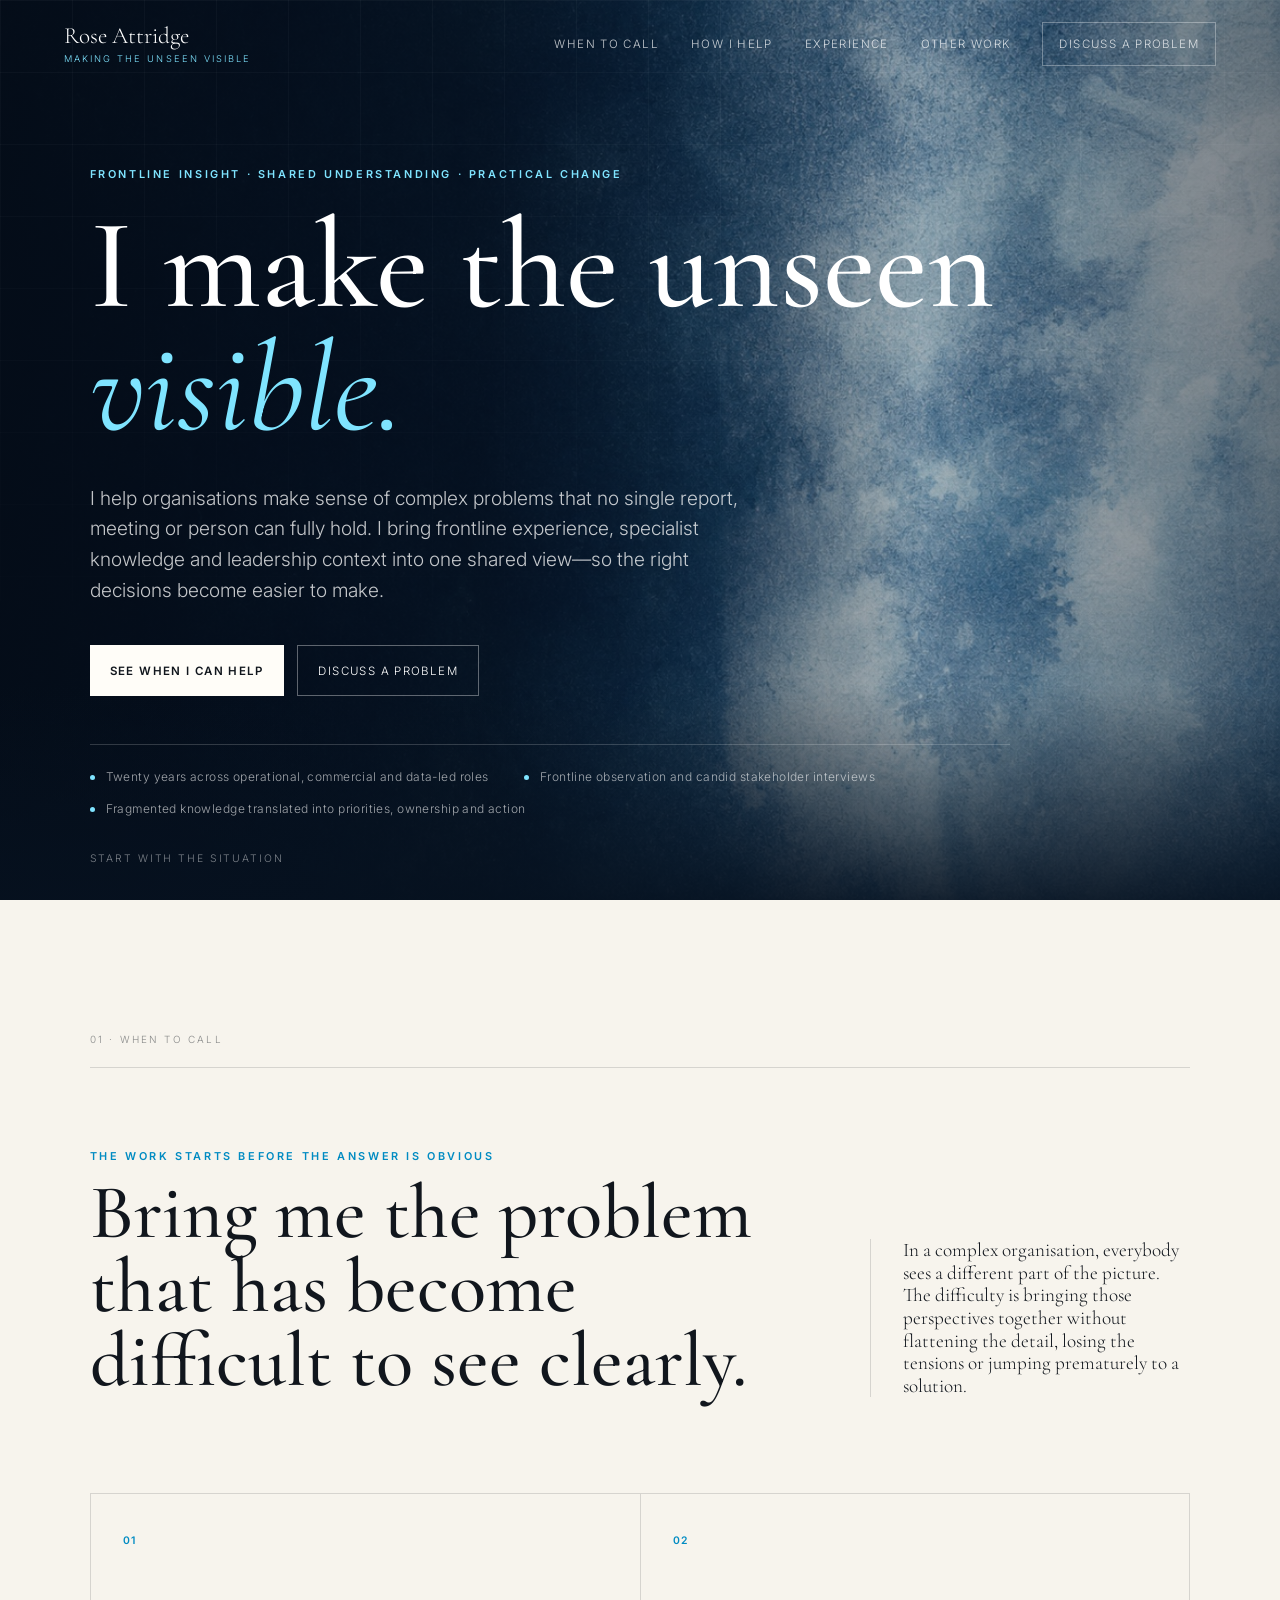
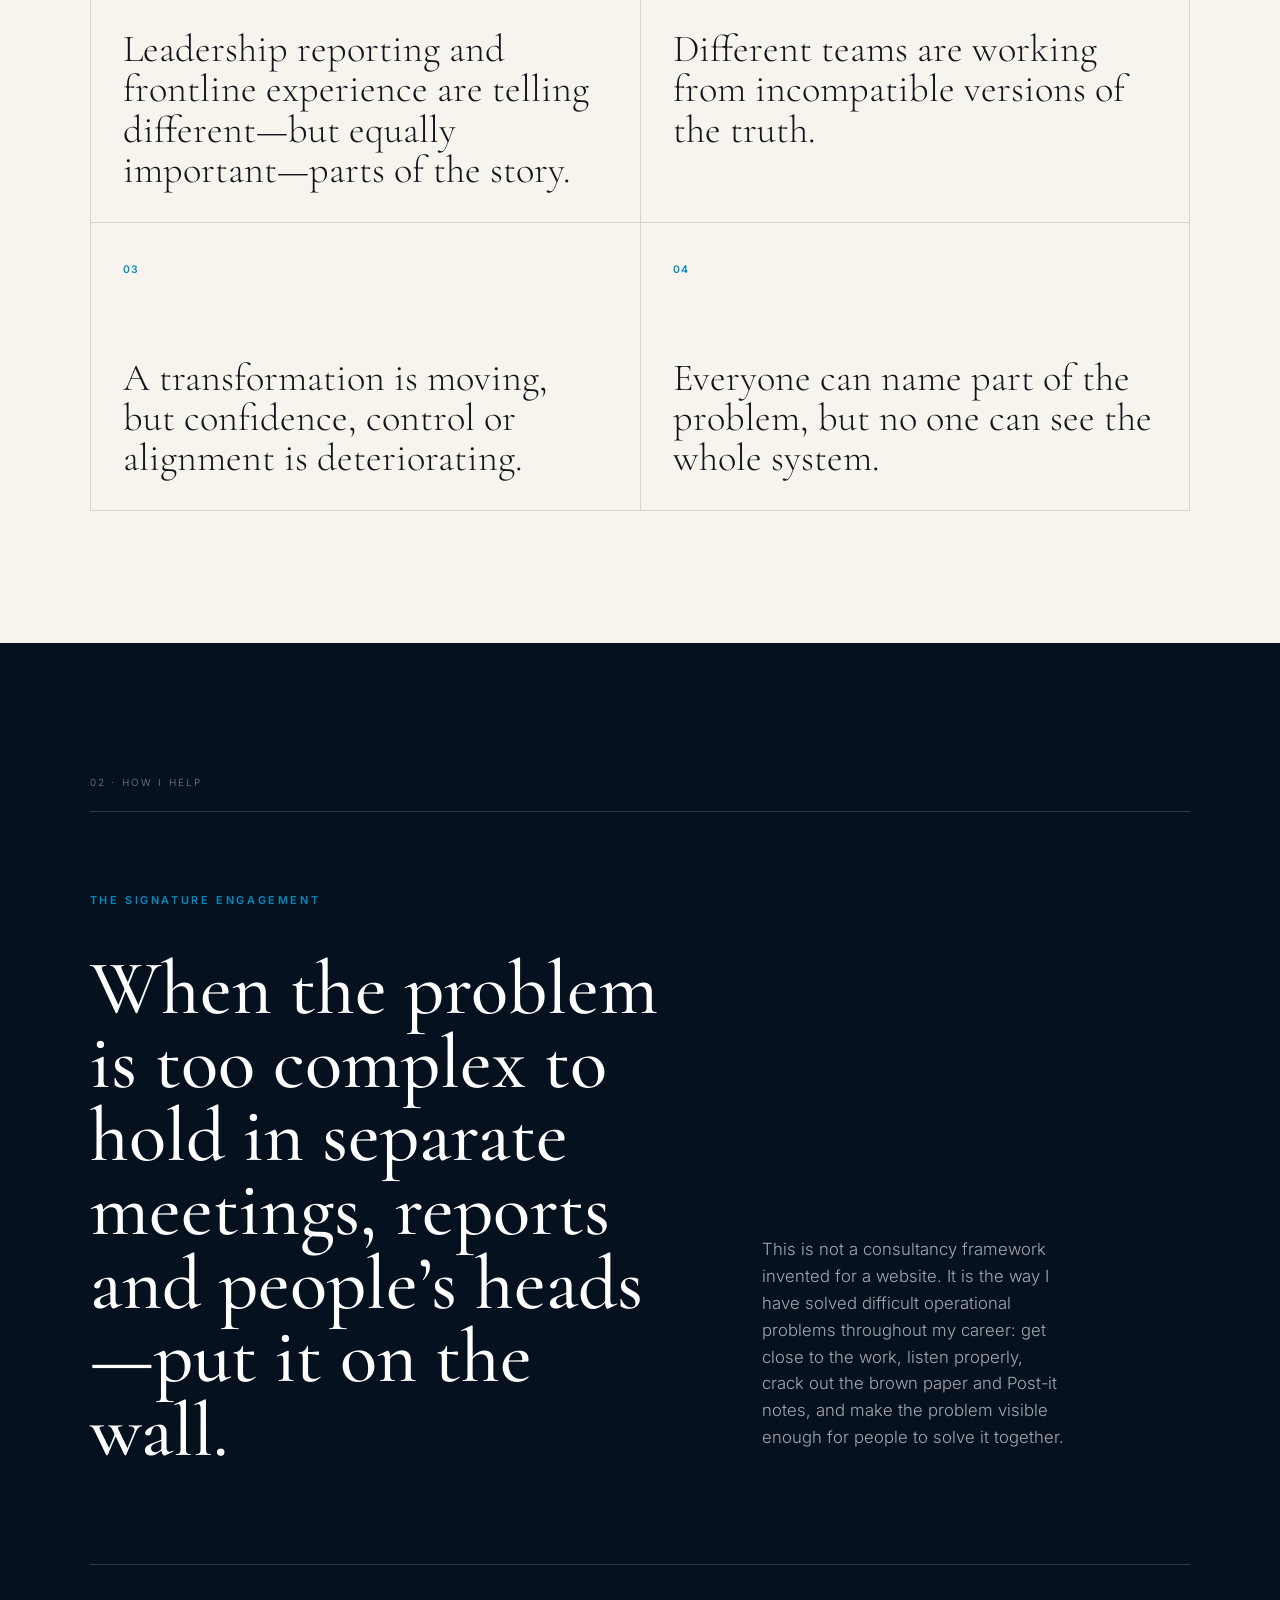
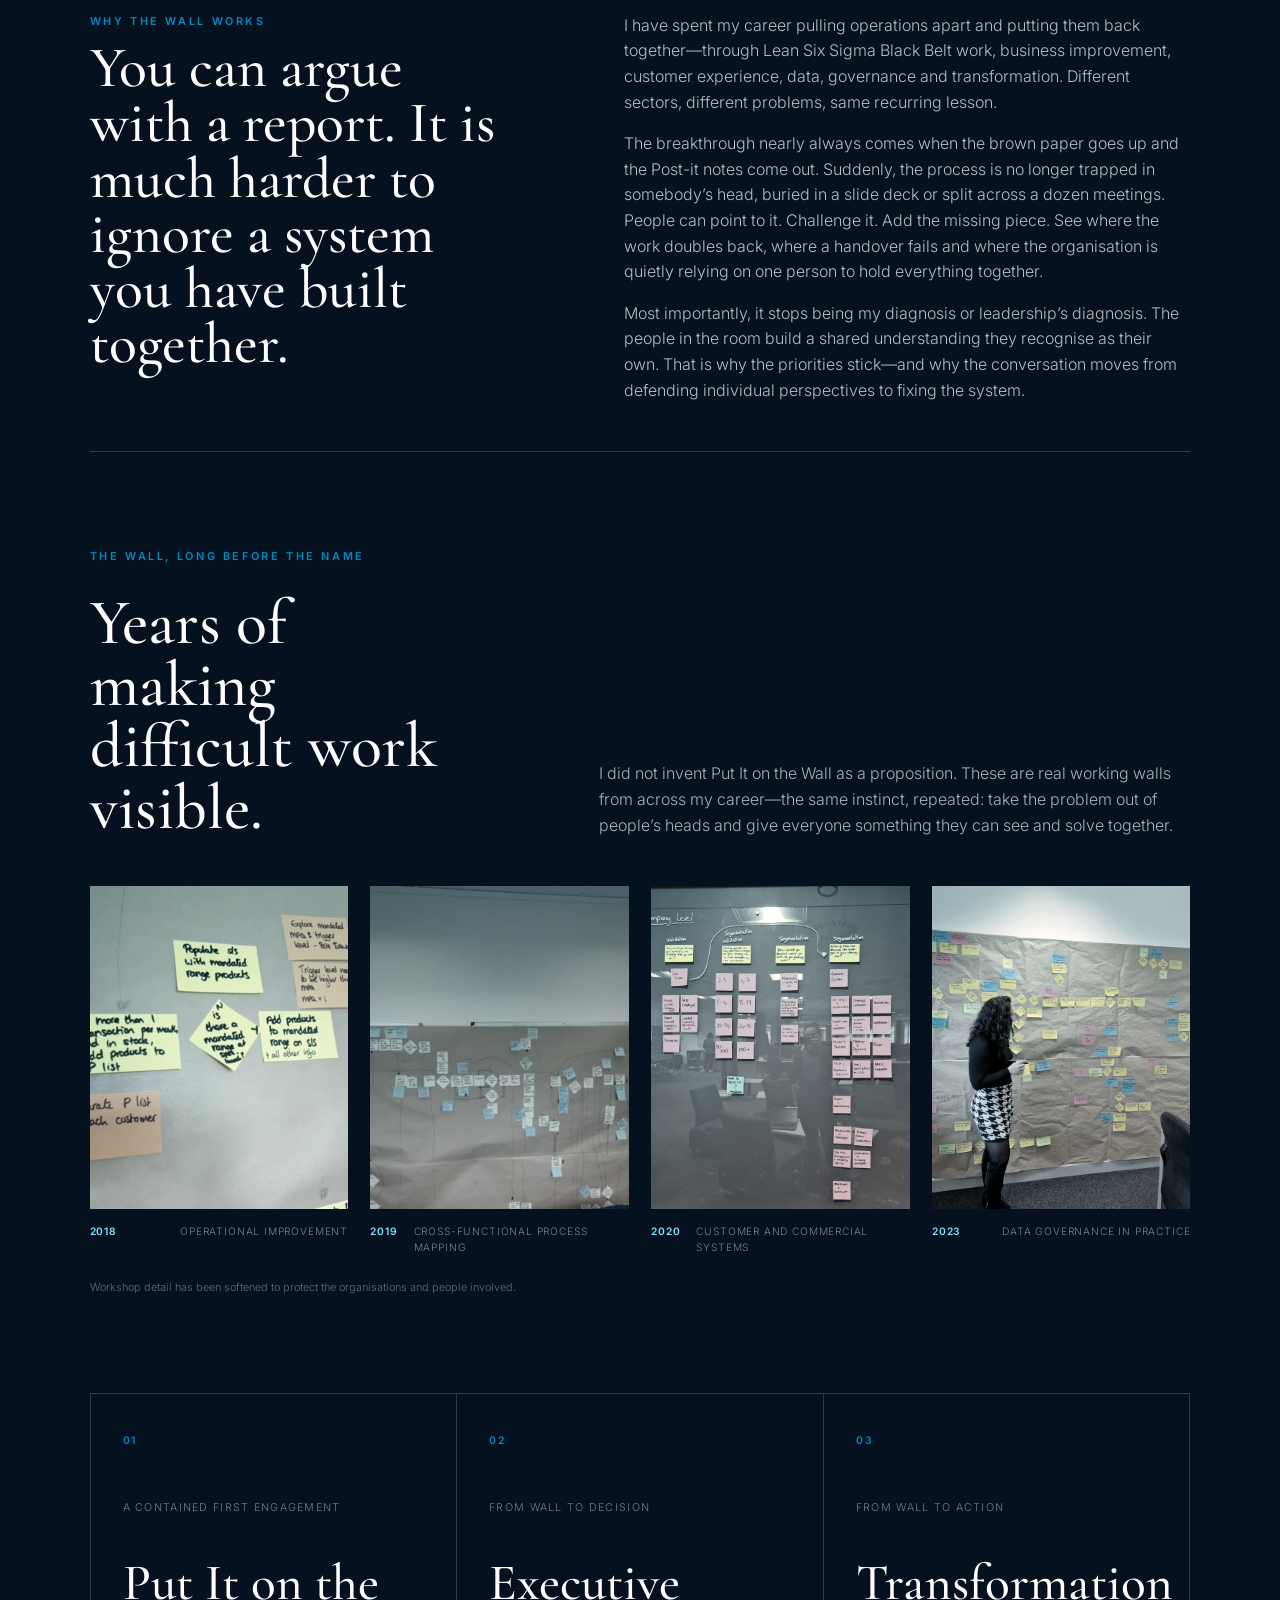
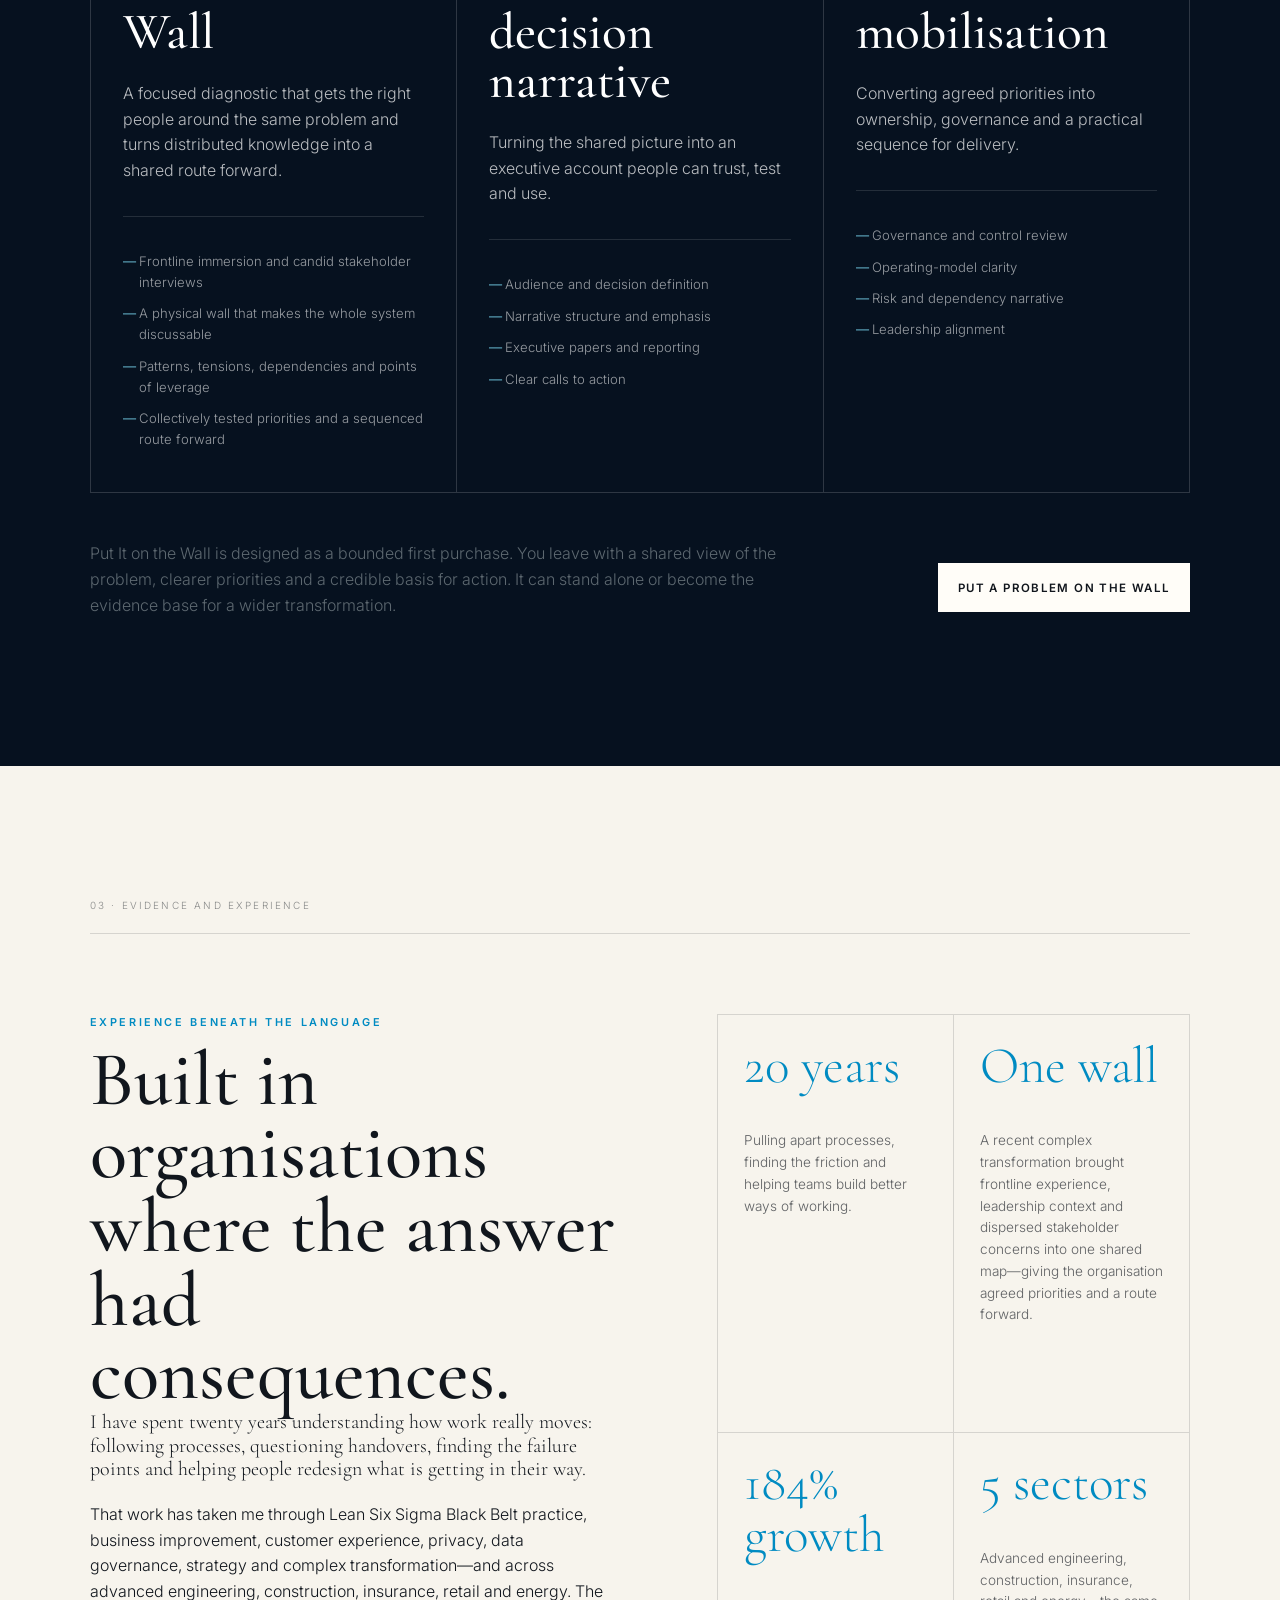
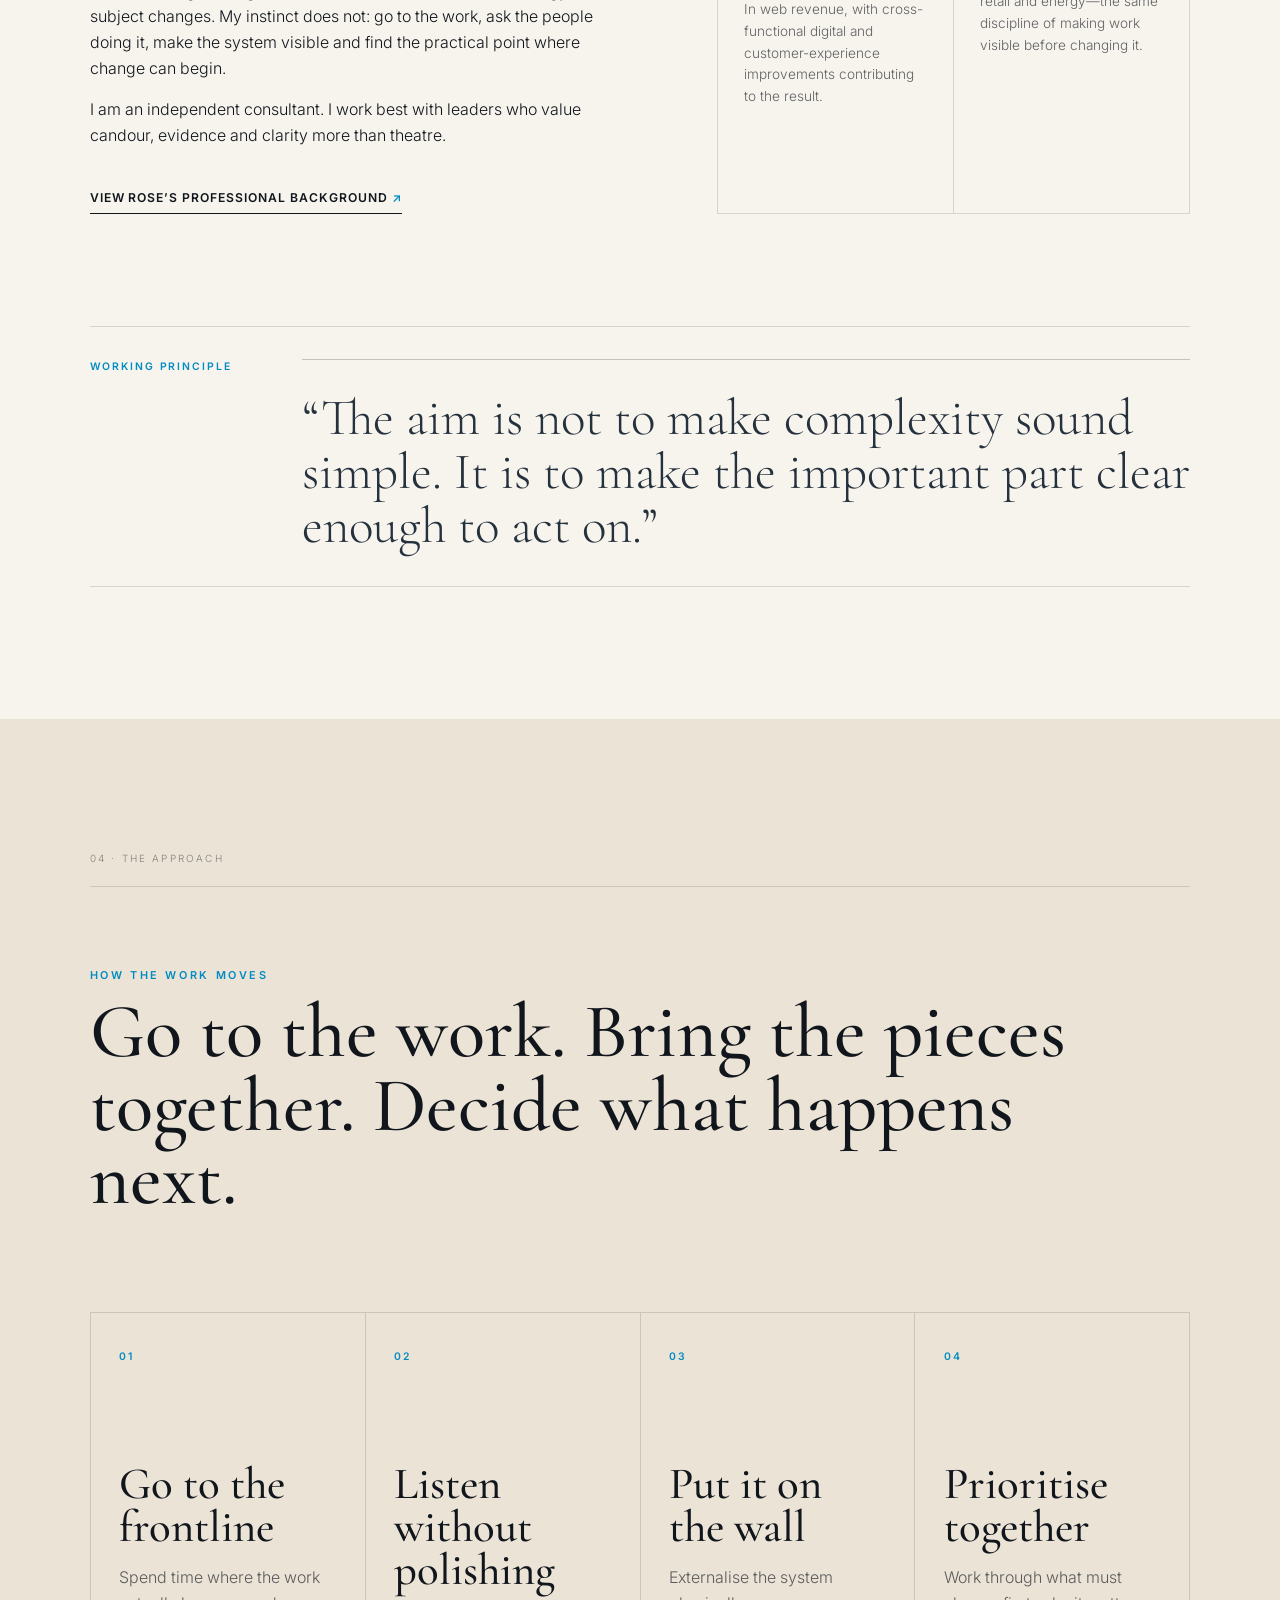
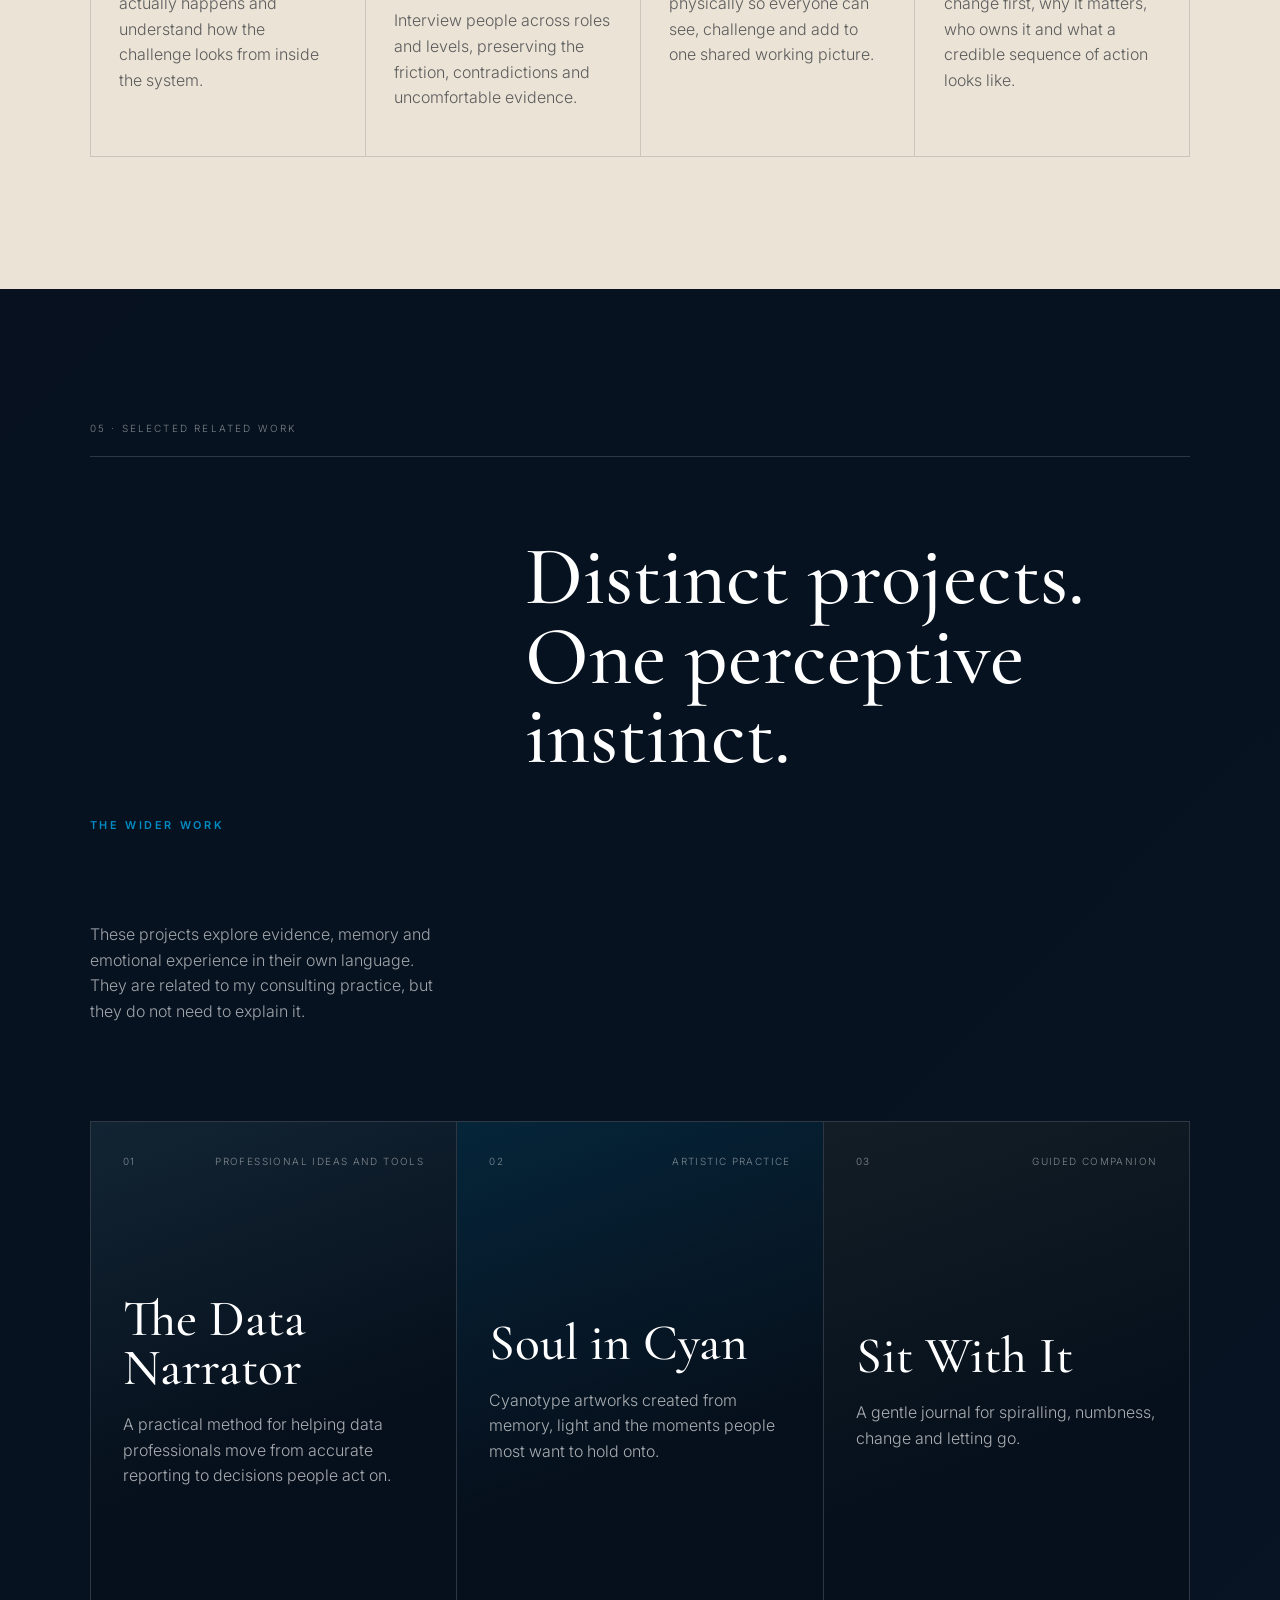
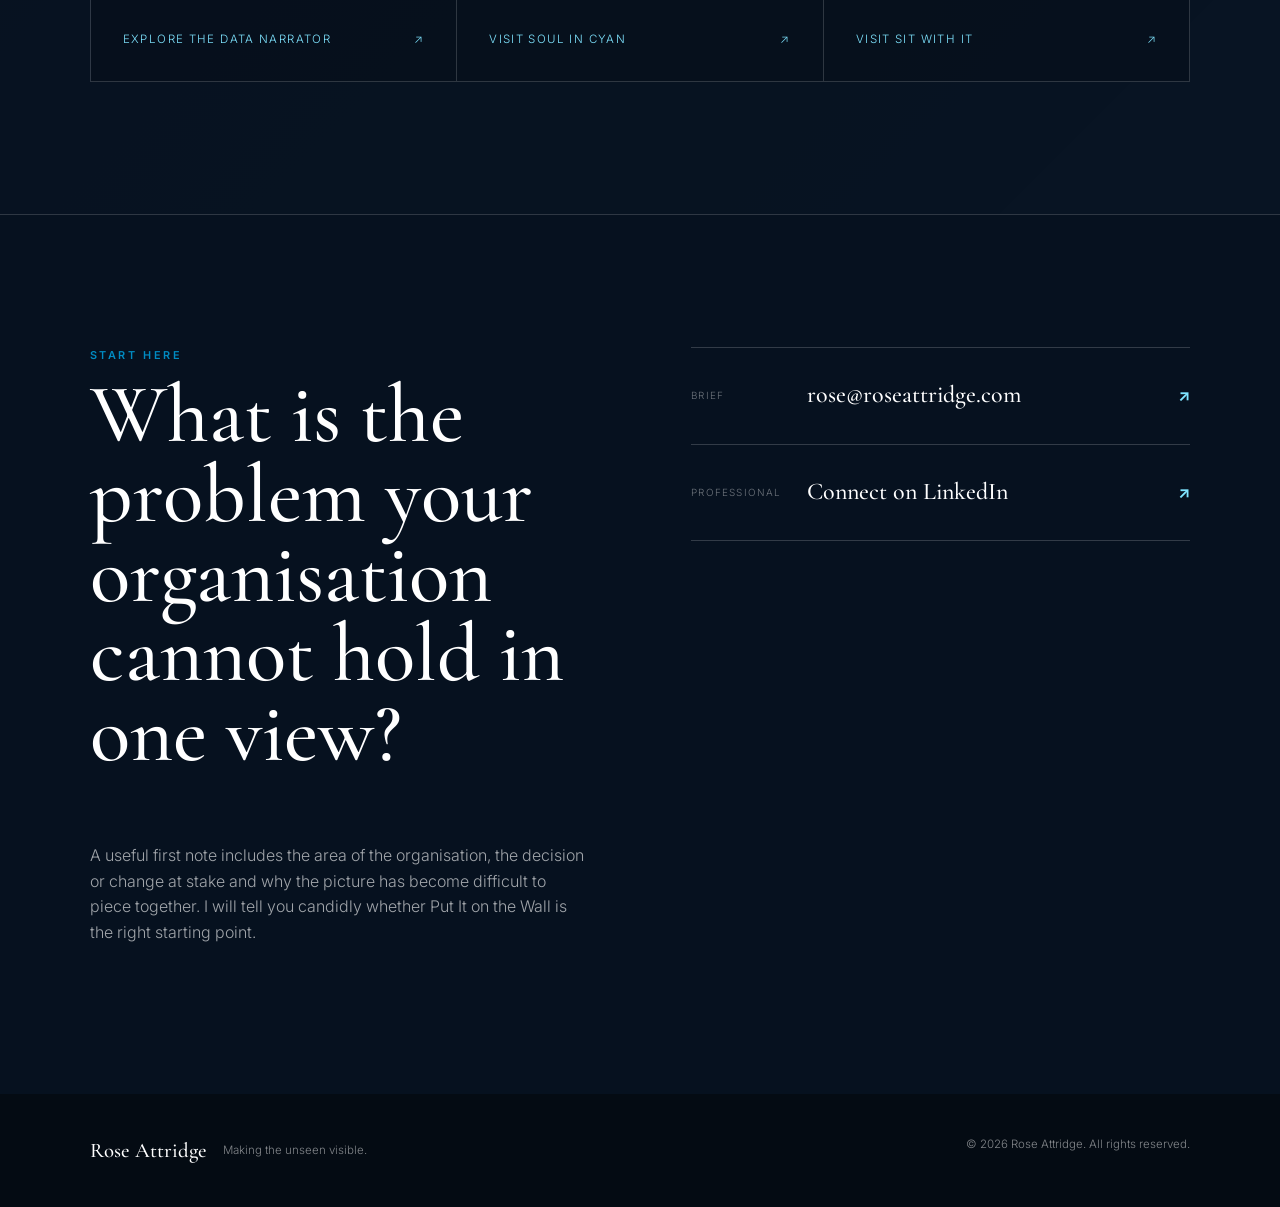
==== commit 55ca43f6: "Correct the wall gallery image paths" ====
--- a/index.html
+++ b/index.html
@@ -183,25 +183,25 @@
         <div class="wall-history-grid">
           <figure>
             <div class="wall-photo">
-              <img src="images/put-it-on-wall-2018.jpg" alt="Post-it notes from an operational process-mapping workshop" loading="lazy" />
+              <img src="put-it-on-wall-2018.jpg" alt="Post-it notes from an operational process-mapping workshop" loading="lazy" />
             </div>
             <figcaption><span>2018</span> Operational improvement</figcaption>
           </figure>
           <figure>
             <div class="wall-photo">
-              <img src="images/put-it-on-wall-2019.jpg" alt="A large brown-paper process map built during a team workshop" loading="lazy" />
+              <img src="put-it-on-wall-2019.jpg" alt="A large brown-paper process map built during a team workshop" loading="lazy" />
             </div>
             <figcaption><span>2019</span> Cross-functional process mapping</figcaption>
           </figure>
           <figure>
             <div class="wall-photo">
-              <img src="images/put-it-on-wall-2020.jpg" alt="A process and customer-segmentation map built with Post-it notes" loading="lazy" />
+              <img src="put-it-on-wall-2020.jpg" alt="A process and customer-segmentation map built with Post-it notes" loading="lazy" />
             </div>
             <figcaption><span>2020</span> Customer and commercial systems</figcaption>
           </figure>
           <figure>
             <div class="wall-photo">
-              <img src="images/put-it-on-wall-2023.jpg" alt="Rose Attridge working in front of a large brown-paper process map" loading="lazy" />
+              <img src="put-it-on-wall-2023.jpg" alt="Rose Attridge working in front of a large brown-paper process map" loading="lazy" />
             </div>
             <figcaption><span>2023</span> Data governance in practice</figcaption>
           </figure>
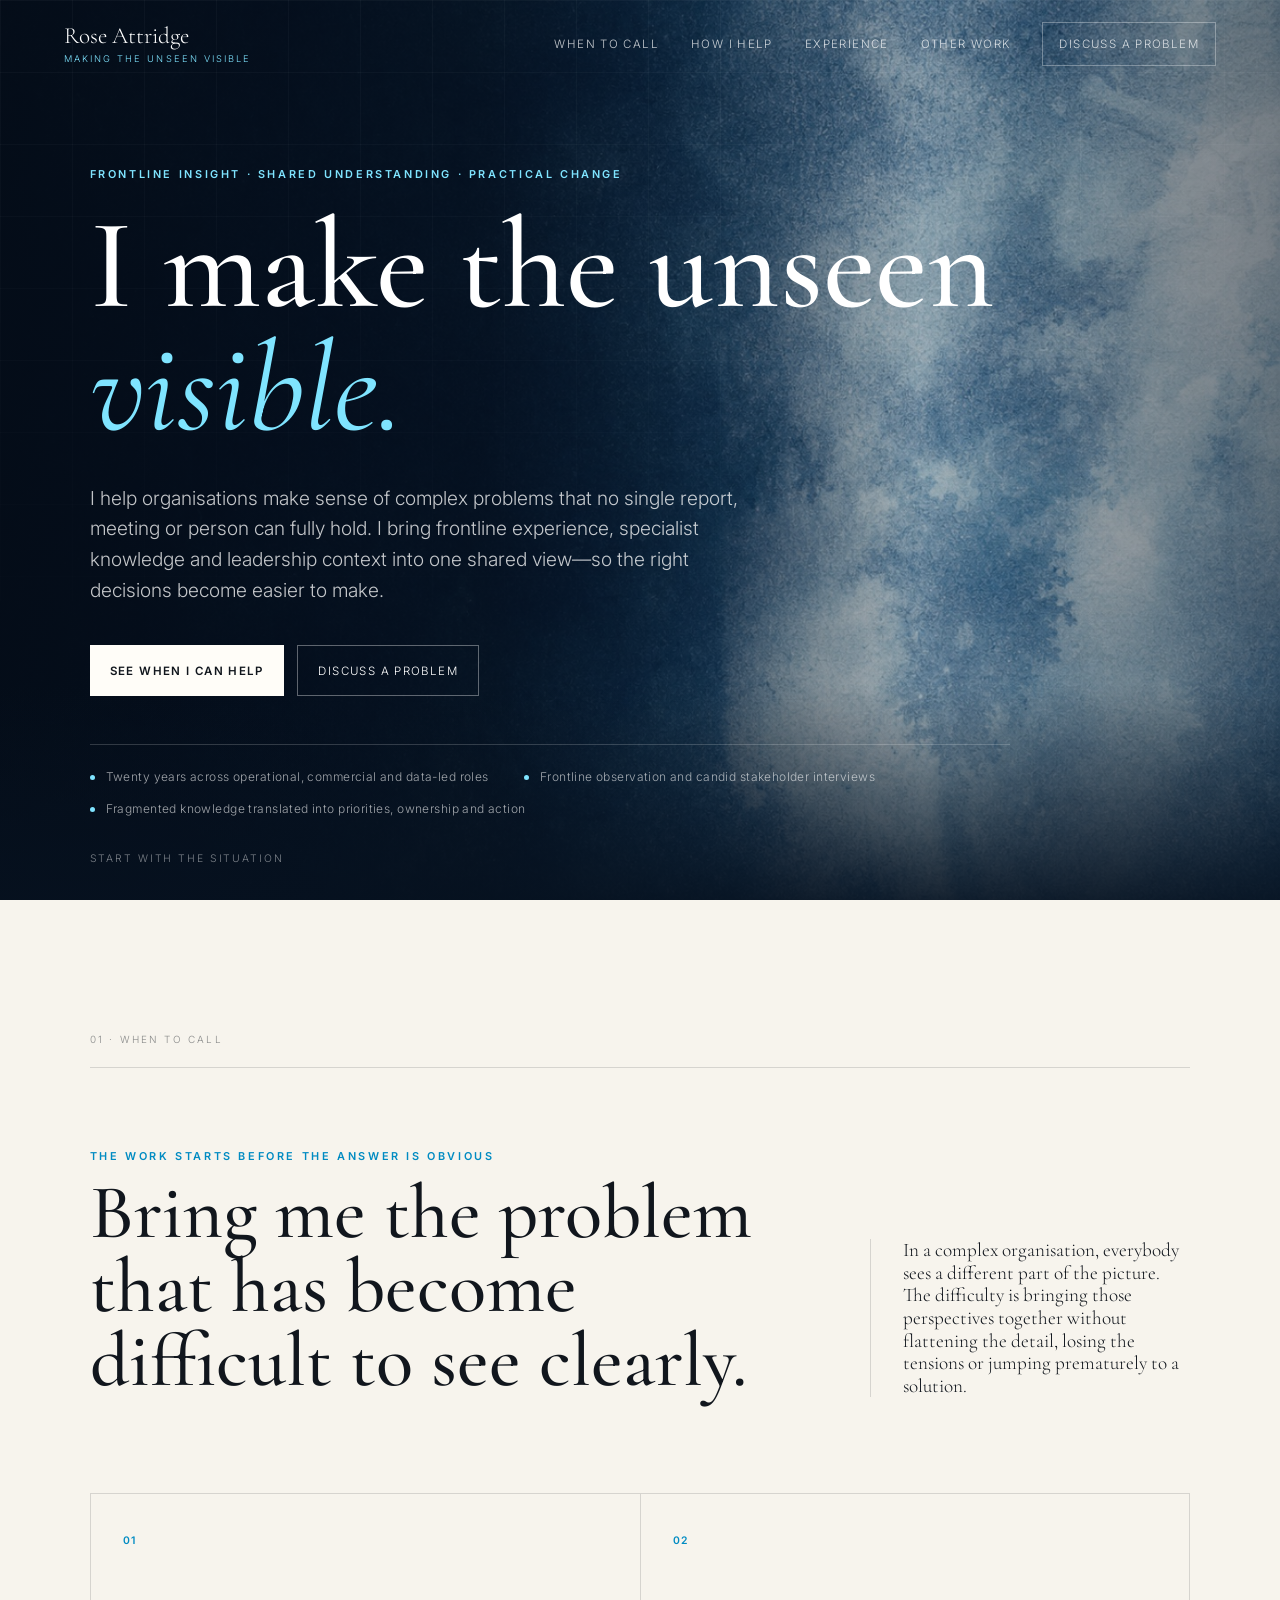
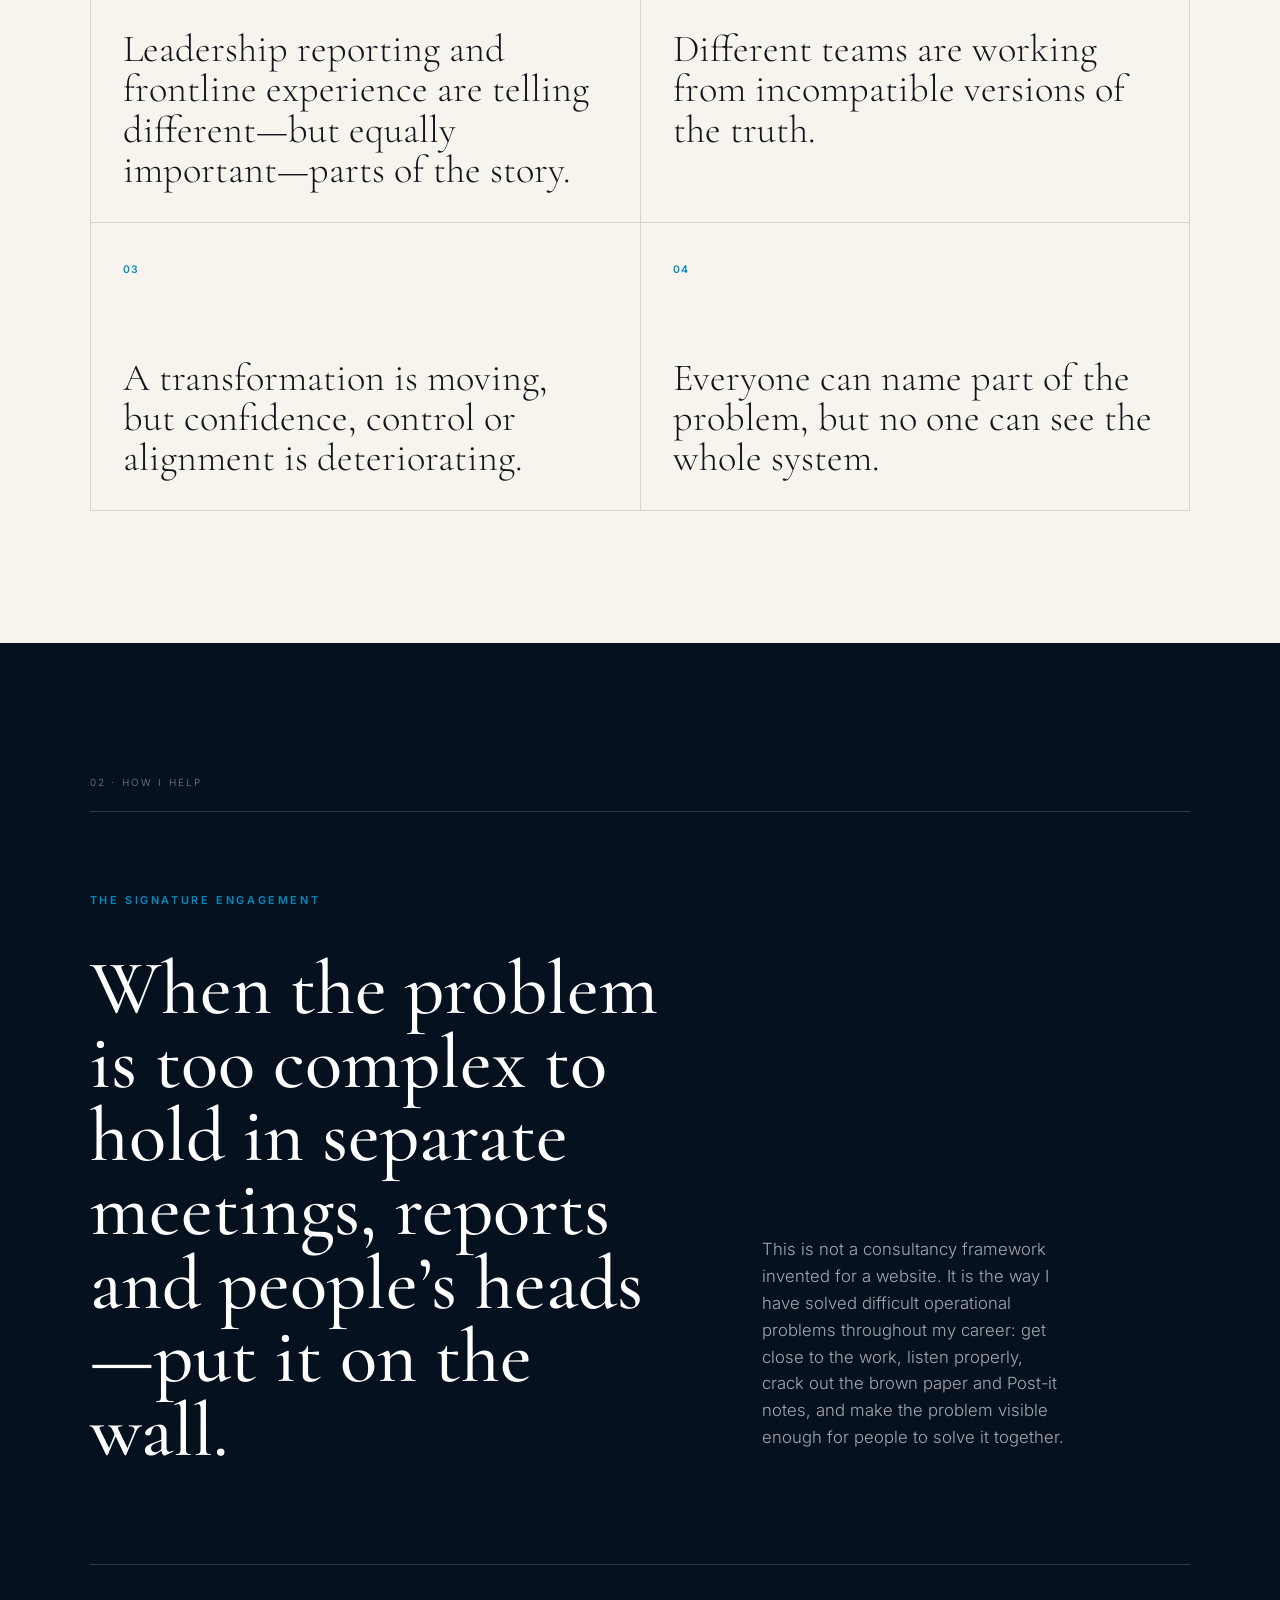
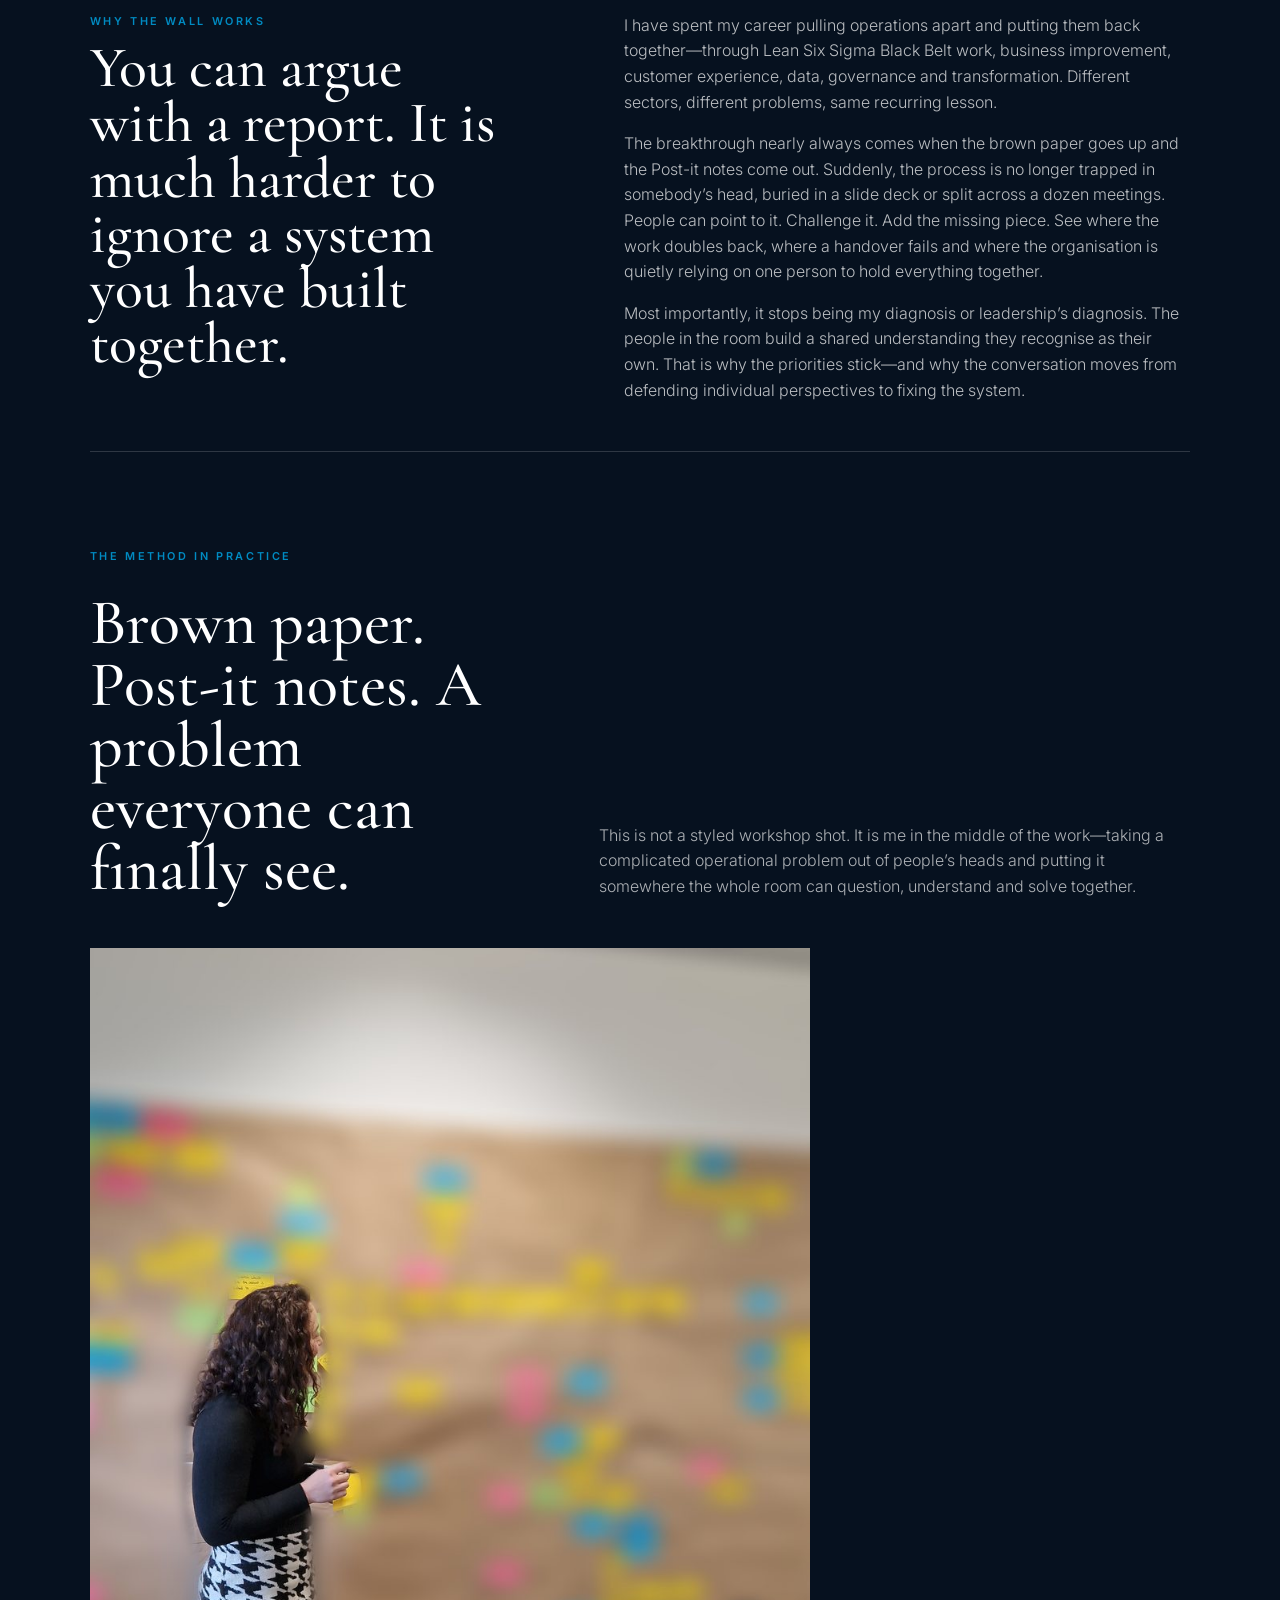
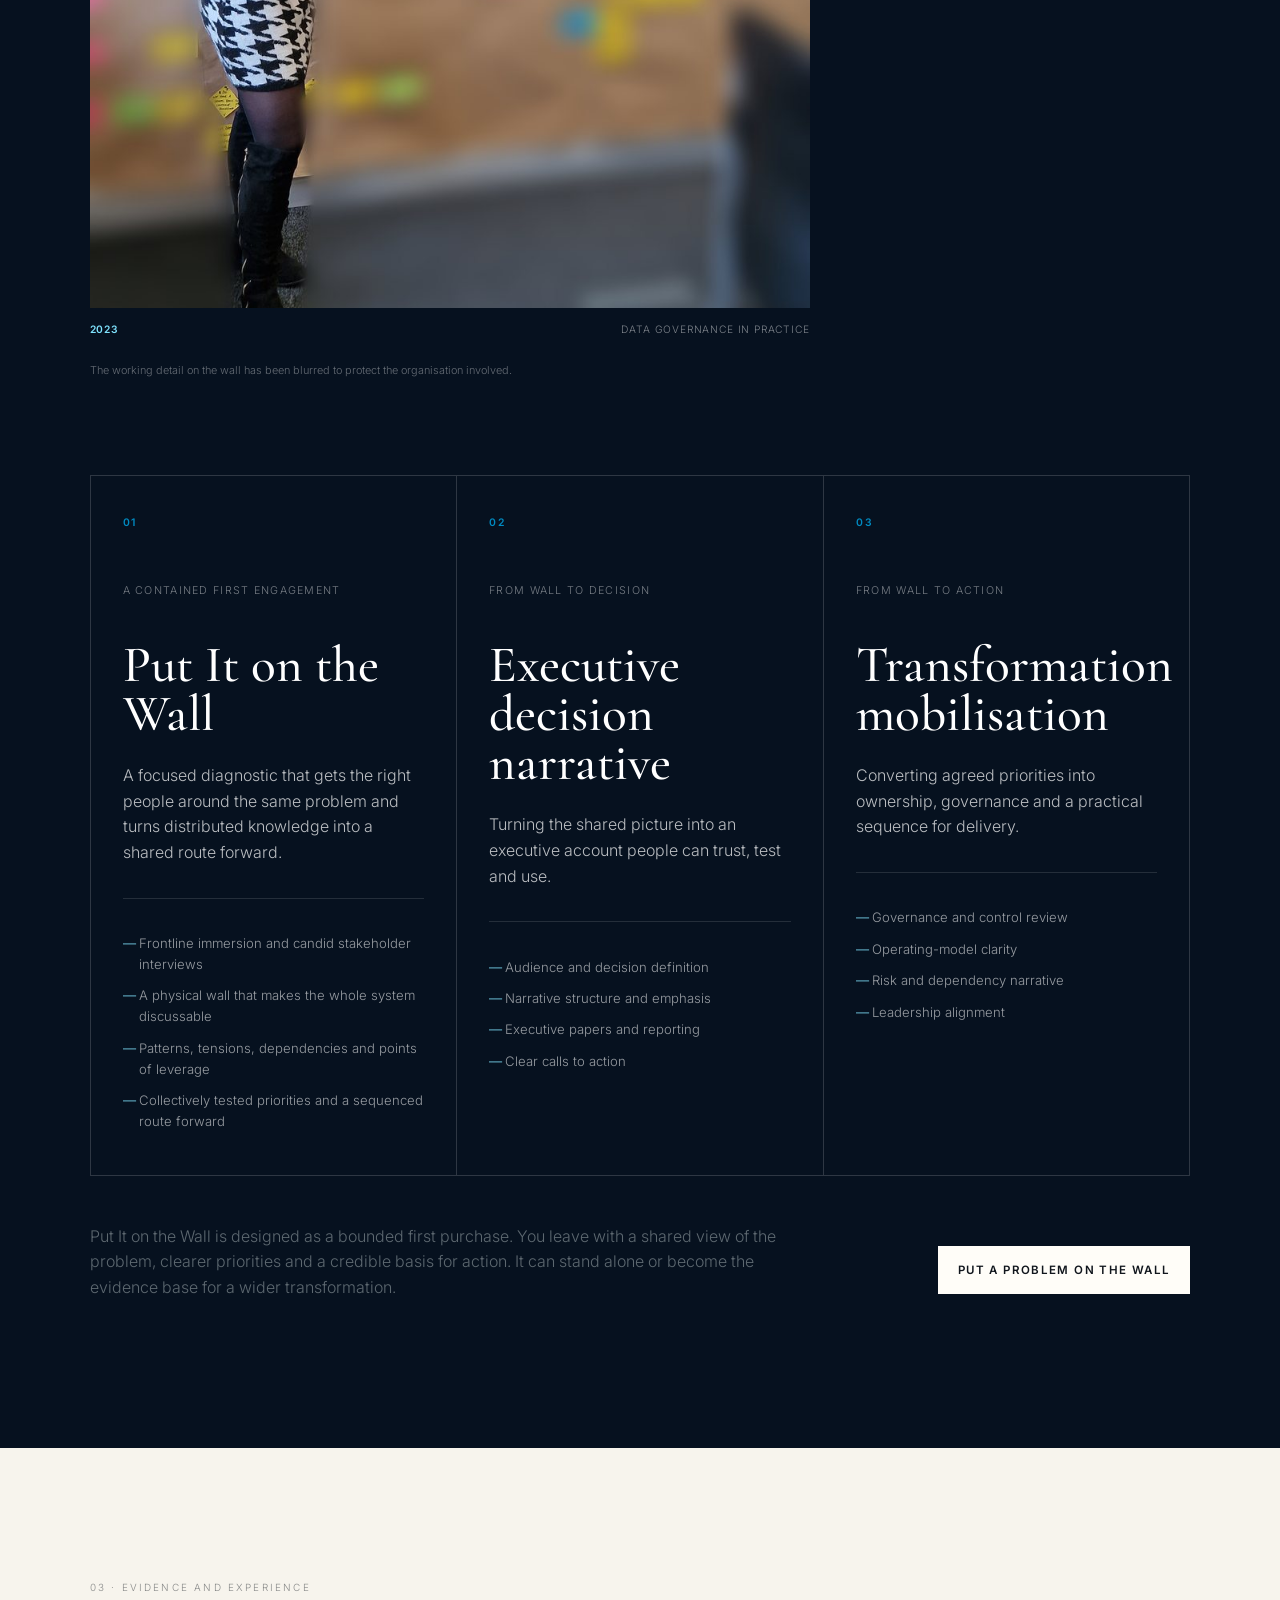
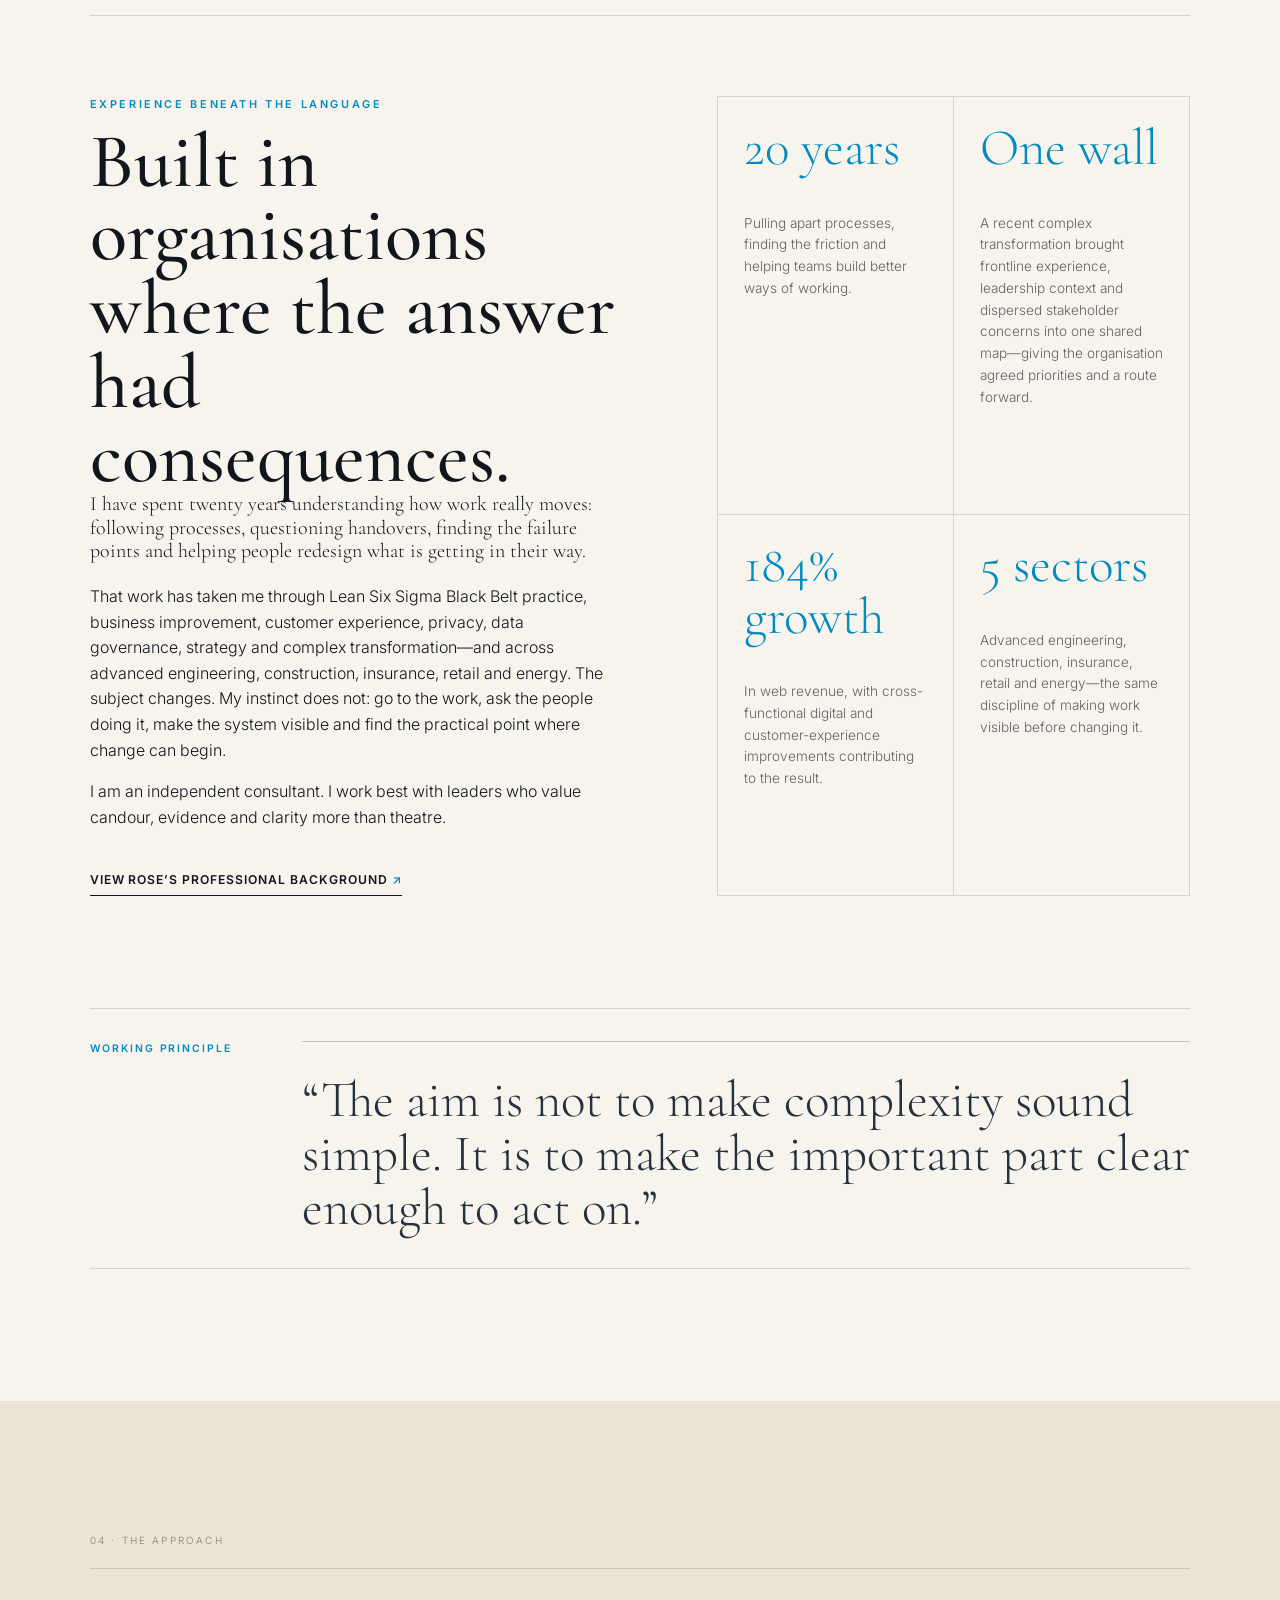
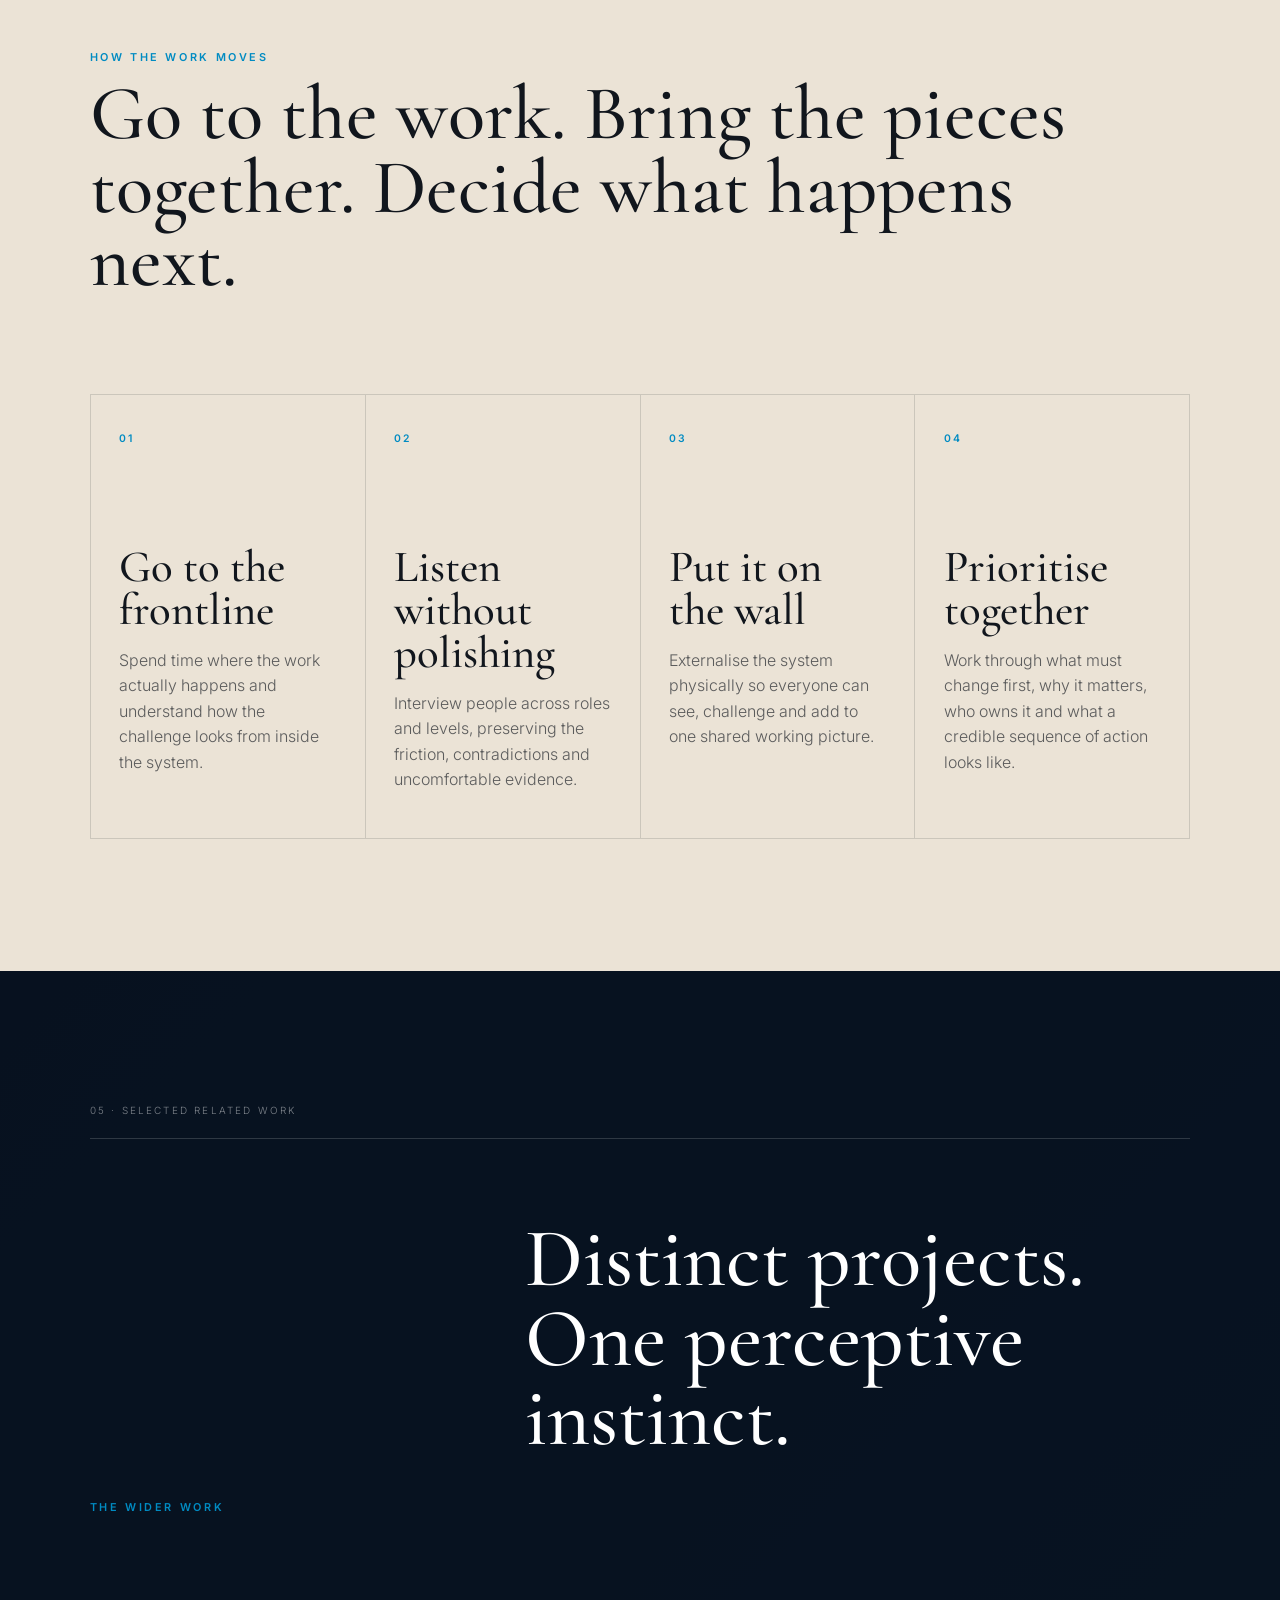
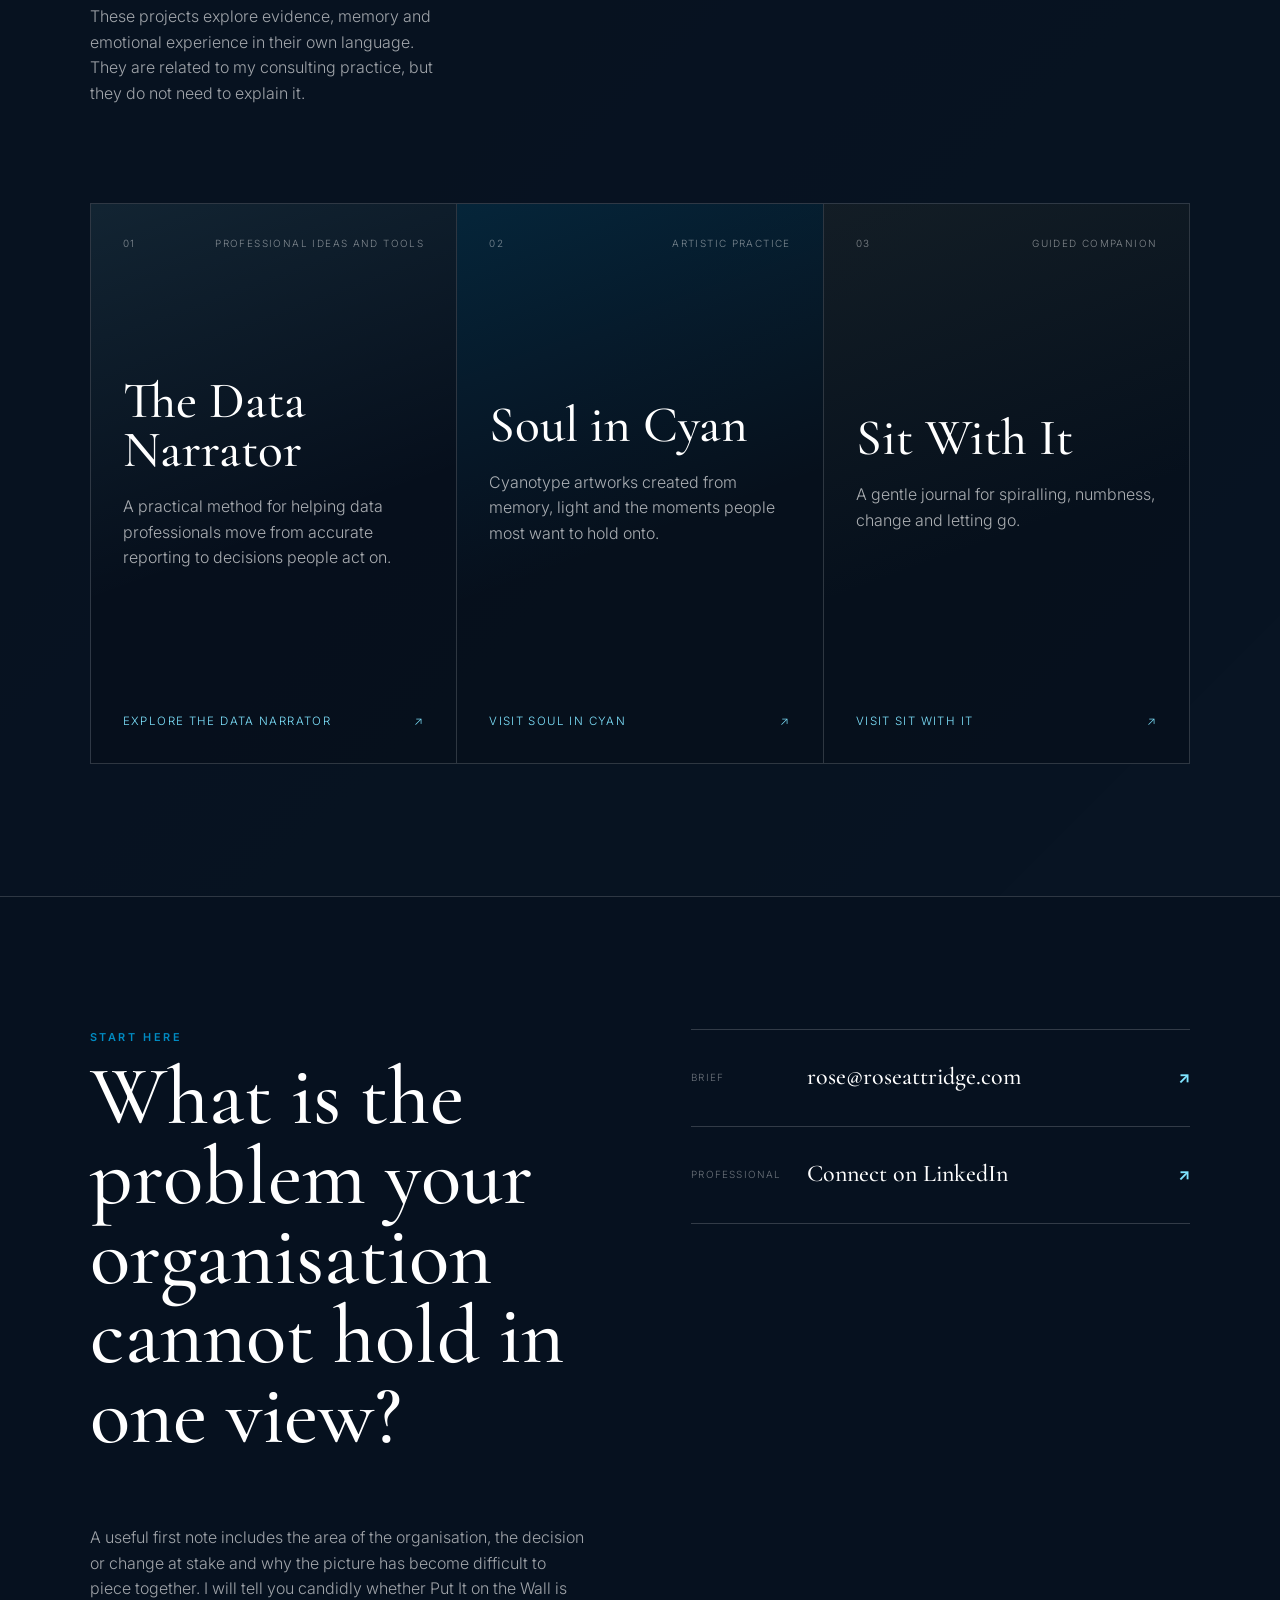
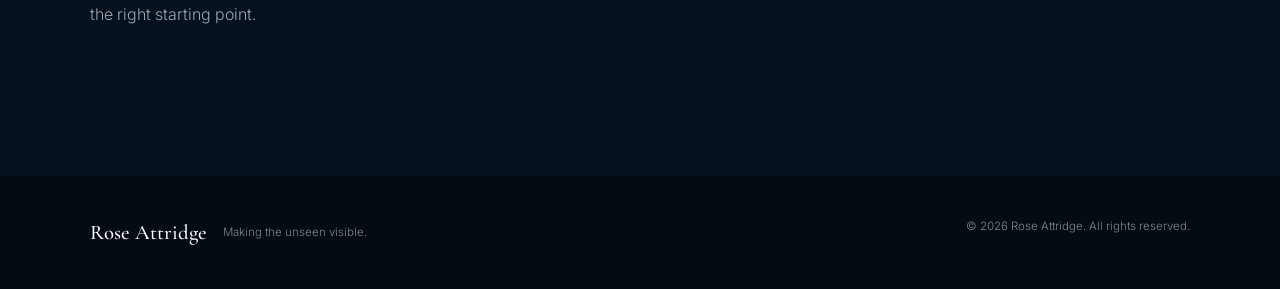
==== commit 97cc9e1c: "Keep only Rose at the working wall" ====
--- a/index.html
+++ b/index.html
@@ -172,33 +172,15 @@
       </div>
       <div class="wall-history reveal" aria-labelledby="wall-history-heading">
         <div class="wall-history-heading">
-          <p class="eyebrow">The wall, long before the name</p>
-          <h3 id="wall-history-heading">Years of making difficult work visible.</h3>
-          <p>
-            I did not invent Put It on the Wall as a proposition. These are real working
-            walls from across my career—the same instinct, repeated: take the problem out
-            of people’s heads and give everyone something they can see and solve together.
+          <p class="eyebrow">The method in practice</p>
+          <h3 id="wall-history-heading">Brown paper. Post-it notes. A problem everyone can finally see.</h3>
+          <p>
+            This is not a styled workshop shot. It is me in the middle of the work—taking
+            a complicated operational problem out of people’s heads and putting it somewhere
+            the whole room can question, understand and solve together.
           </p>
         </div>
         <div class="wall-history-grid">
-          <figure>
-            <div class="wall-photo">
-              <img src="put-it-on-wall-2018.jpg" alt="Post-it notes from an operational process-mapping workshop" loading="lazy" />
-            </div>
-            <figcaption><span>2018</span> Operational improvement</figcaption>
-          </figure>
-          <figure>
-            <div class="wall-photo">
-              <img src="put-it-on-wall-2019.jpg" alt="A large brown-paper process map built during a team workshop" loading="lazy" />
-            </div>
-            <figcaption><span>2019</span> Cross-functional process mapping</figcaption>
-          </figure>
-          <figure>
-            <div class="wall-photo">
-              <img src="put-it-on-wall-2020.jpg" alt="A process and customer-segmentation map built with Post-it notes" loading="lazy" />
-            </div>
-            <figcaption><span>2020</span> Customer and commercial systems</figcaption>
-          </figure>
           <figure>
             <div class="wall-photo">
               <img src="put-it-on-wall-2023.jpg" alt="Rose Attridge working in front of a large brown-paper process map" loading="lazy" />
@@ -206,7 +188,7 @@
             <figcaption><span>2023</span> Data governance in practice</figcaption>
           </figure>
         </div>
-        <p class="wall-history-note">Workshop detail has been softened to protect the organisations and people involved.</p>
+        <p class="wall-history-note">The working detail on the wall has been blurred to protect the organisation involved.</p>
       </div>
       <div class="offer-grid reveal">
         <article>
--- a/refresh.css
+++ b/refresh.css
@@ -179,7 +179,7 @@
 
 .wall-history-grid {
   display: grid;
-  grid-template-columns: repeat(4, minmax(0, 1fr));
+  grid-template-columns: minmax(0, 720px);
   gap: 1.4rem;
   margin-top: 3rem;
 }
@@ -189,30 +189,15 @@
 .wall-photo {
   position: relative;
   overflow: hidden;
-  aspect-ratio: 4 / 5;
+  aspect-ratio: 3 / 4;
   background: var(--night-2);
-}
-
-.wall-photo::after {
-  content: "";
-  position: absolute;
-  inset: 0;
-  pointer-events: none;
-  background: linear-gradient(160deg, rgba(0, 139, 194, .2), rgba(6, 17, 31, .28));
-  mix-blend-mode: color;
 }
 
 .wall-photo img {
   width: 100%;
   height: 100%;
   object-fit: cover;
-  filter: grayscale(.42) sepia(.12) saturate(.78) contrast(1.08);
-  transition: filter .35s ease, transform .6s ease;
-}
-
-.wall-history-grid figure:hover img {
-  filter: grayscale(.08) sepia(.05) saturate(.92) contrast(1.04);
-  transform: scale(1.02);
+  filter: none;
 }
 
 .wall-history-grid figcaption {
@@ -412,7 +397,7 @@
     grid-row: auto;
   }
 
-  .wall-history-grid { grid-template-columns: repeat(2, minmax(0, 1fr)); }
+  .wall-history-grid { grid-template-columns: minmax(0, 720px); }
 
   .split-intro .lead {
     padding-left: 0;
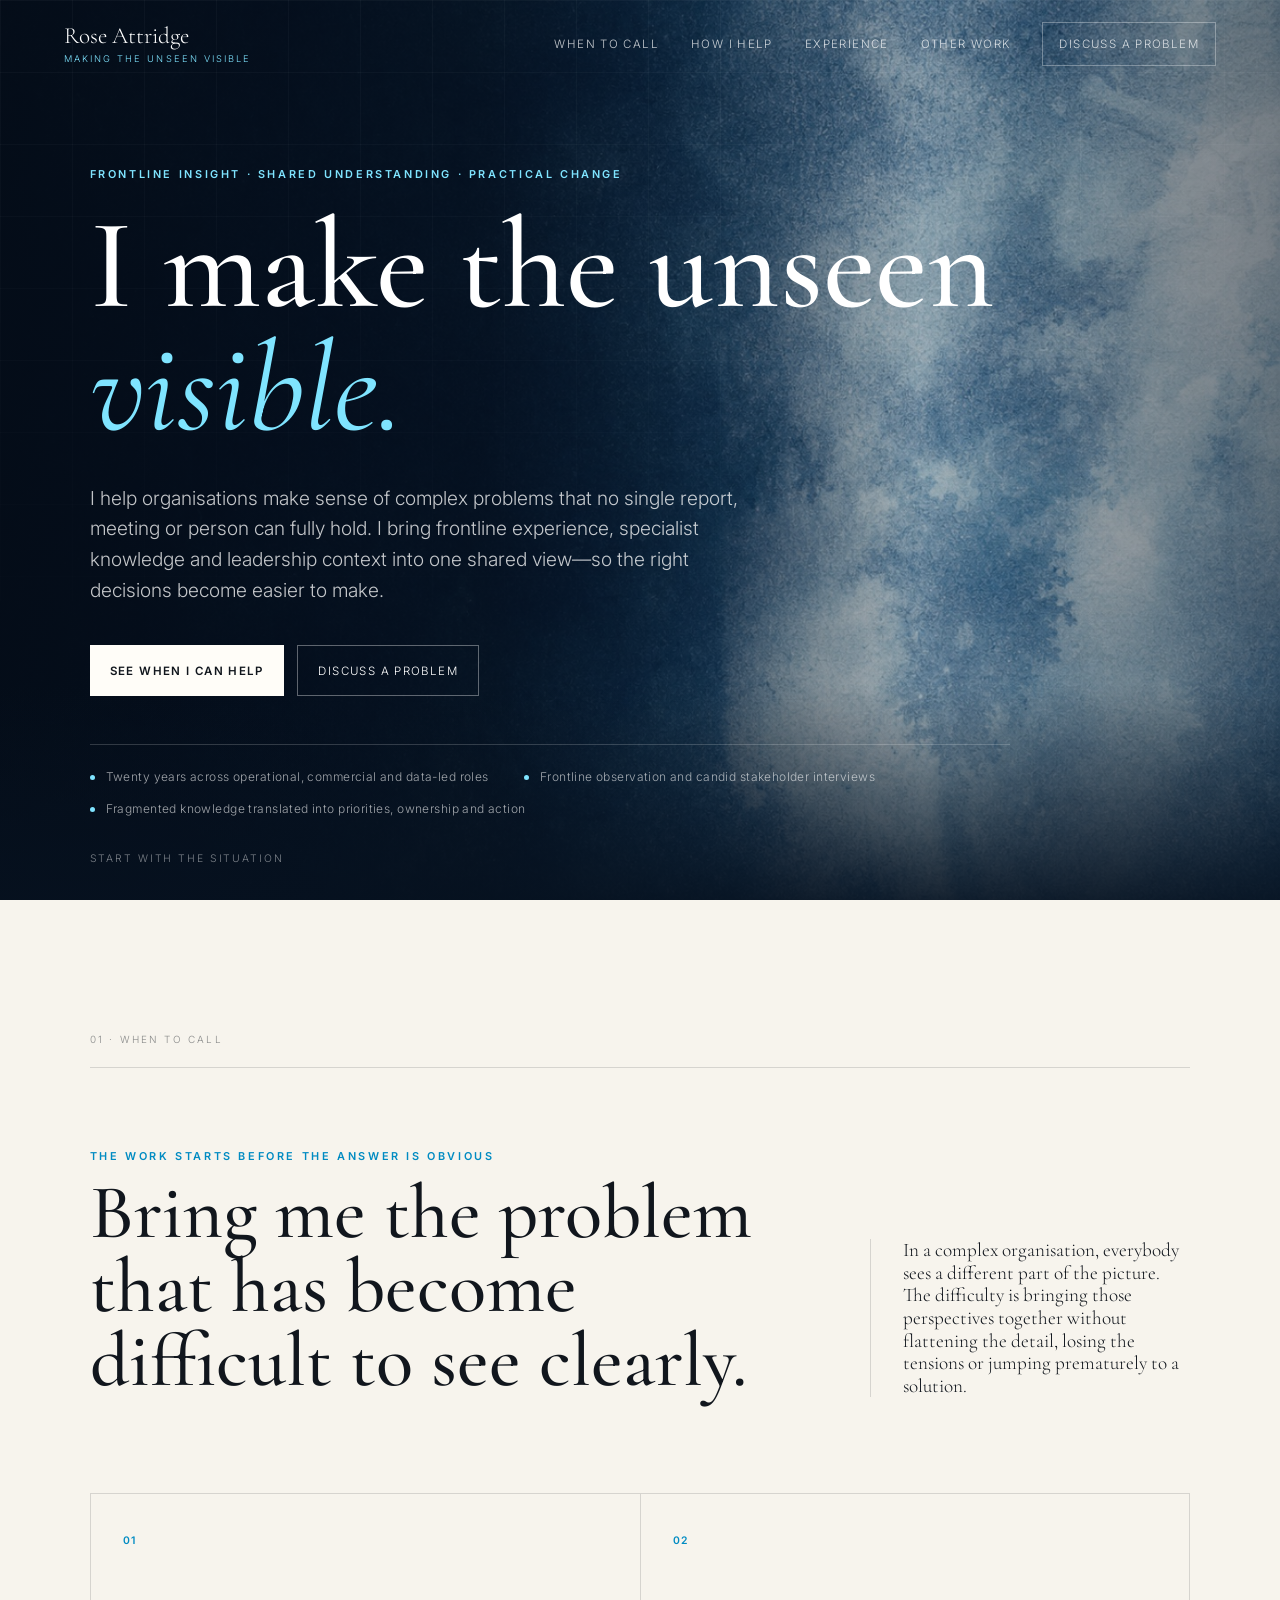
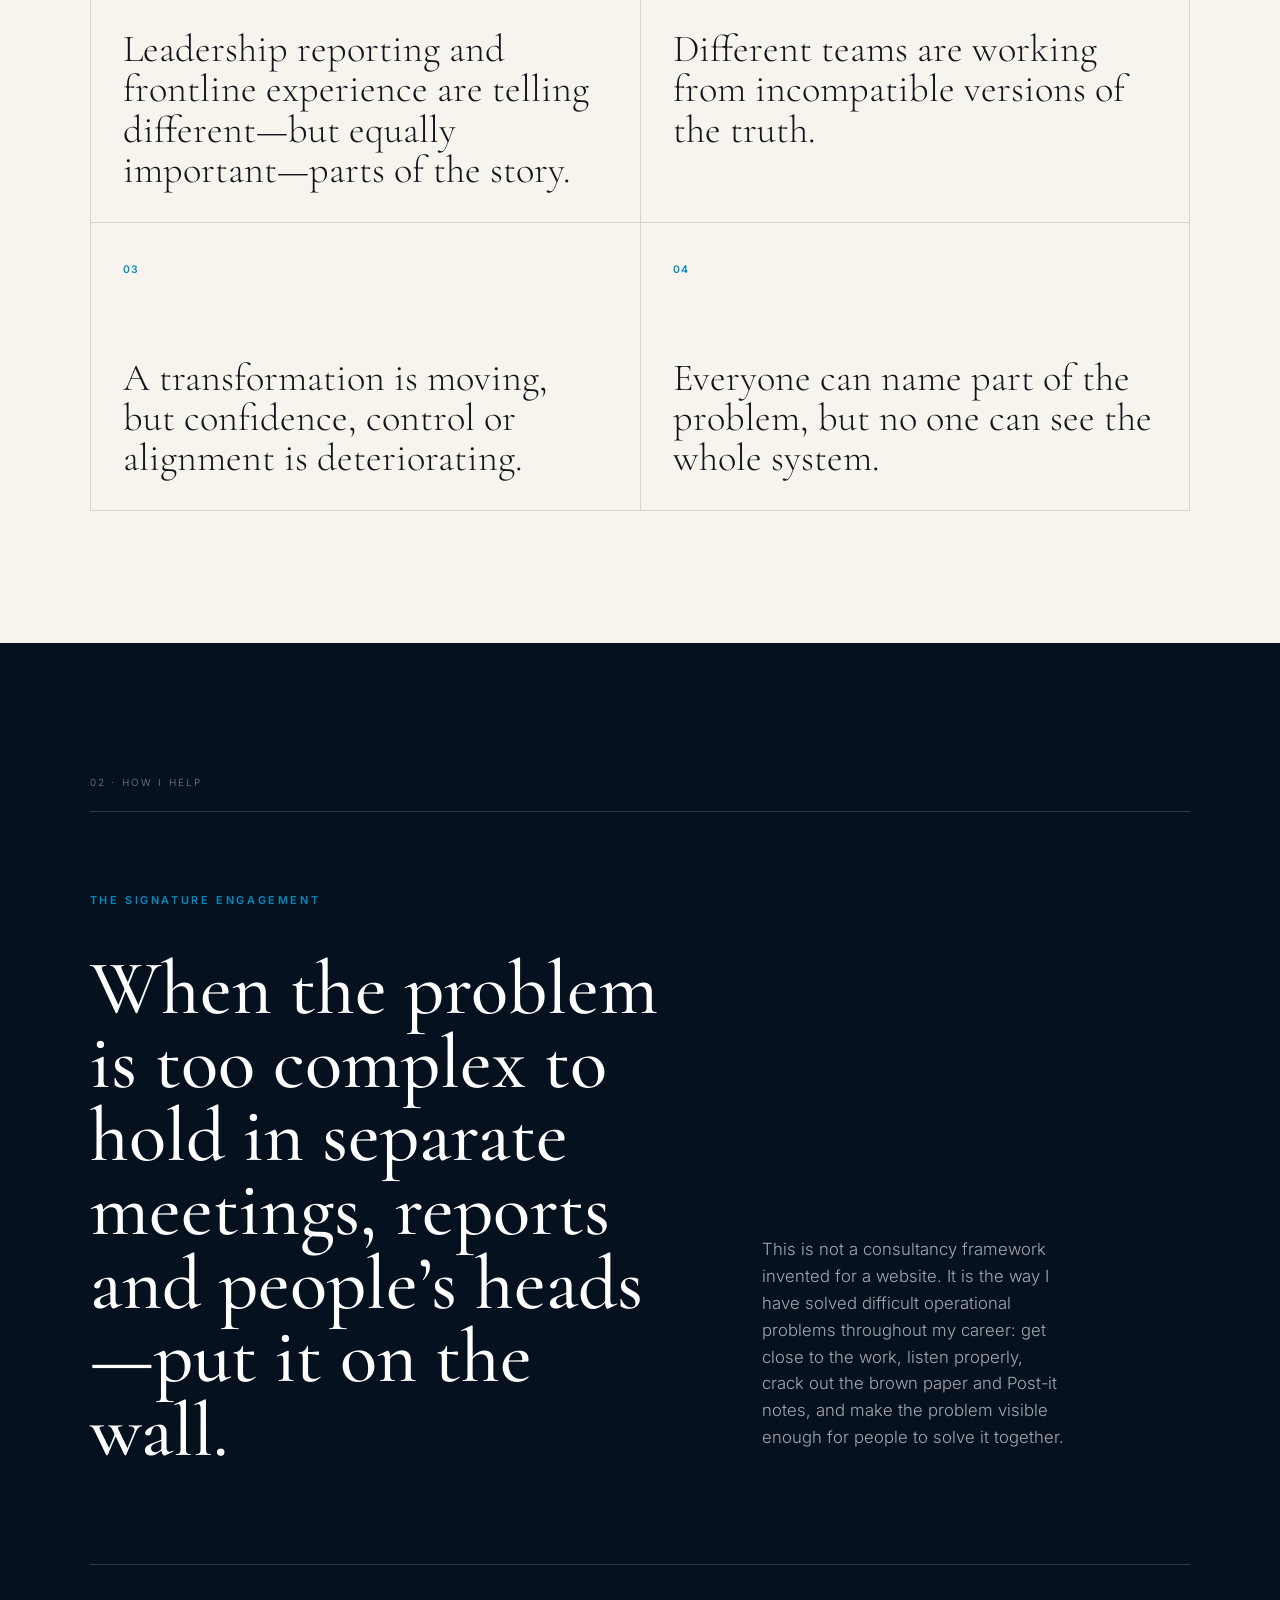
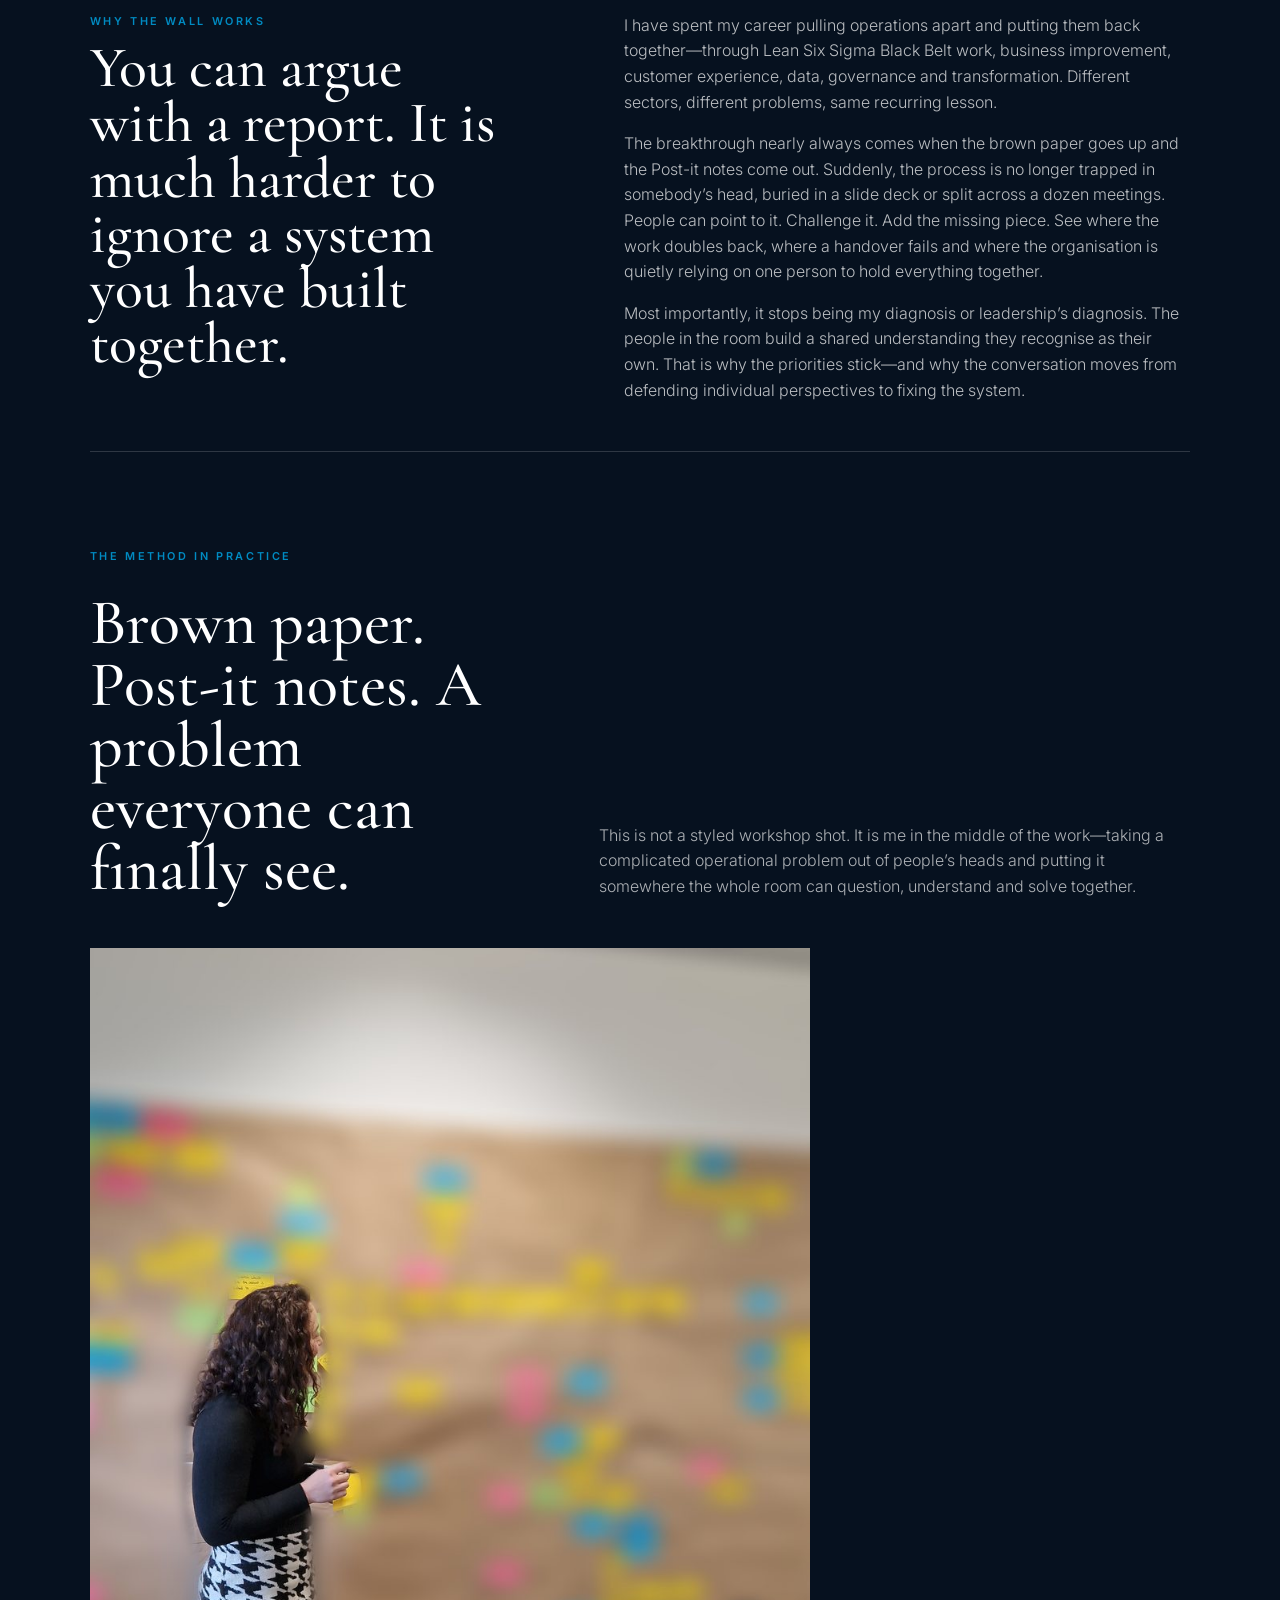
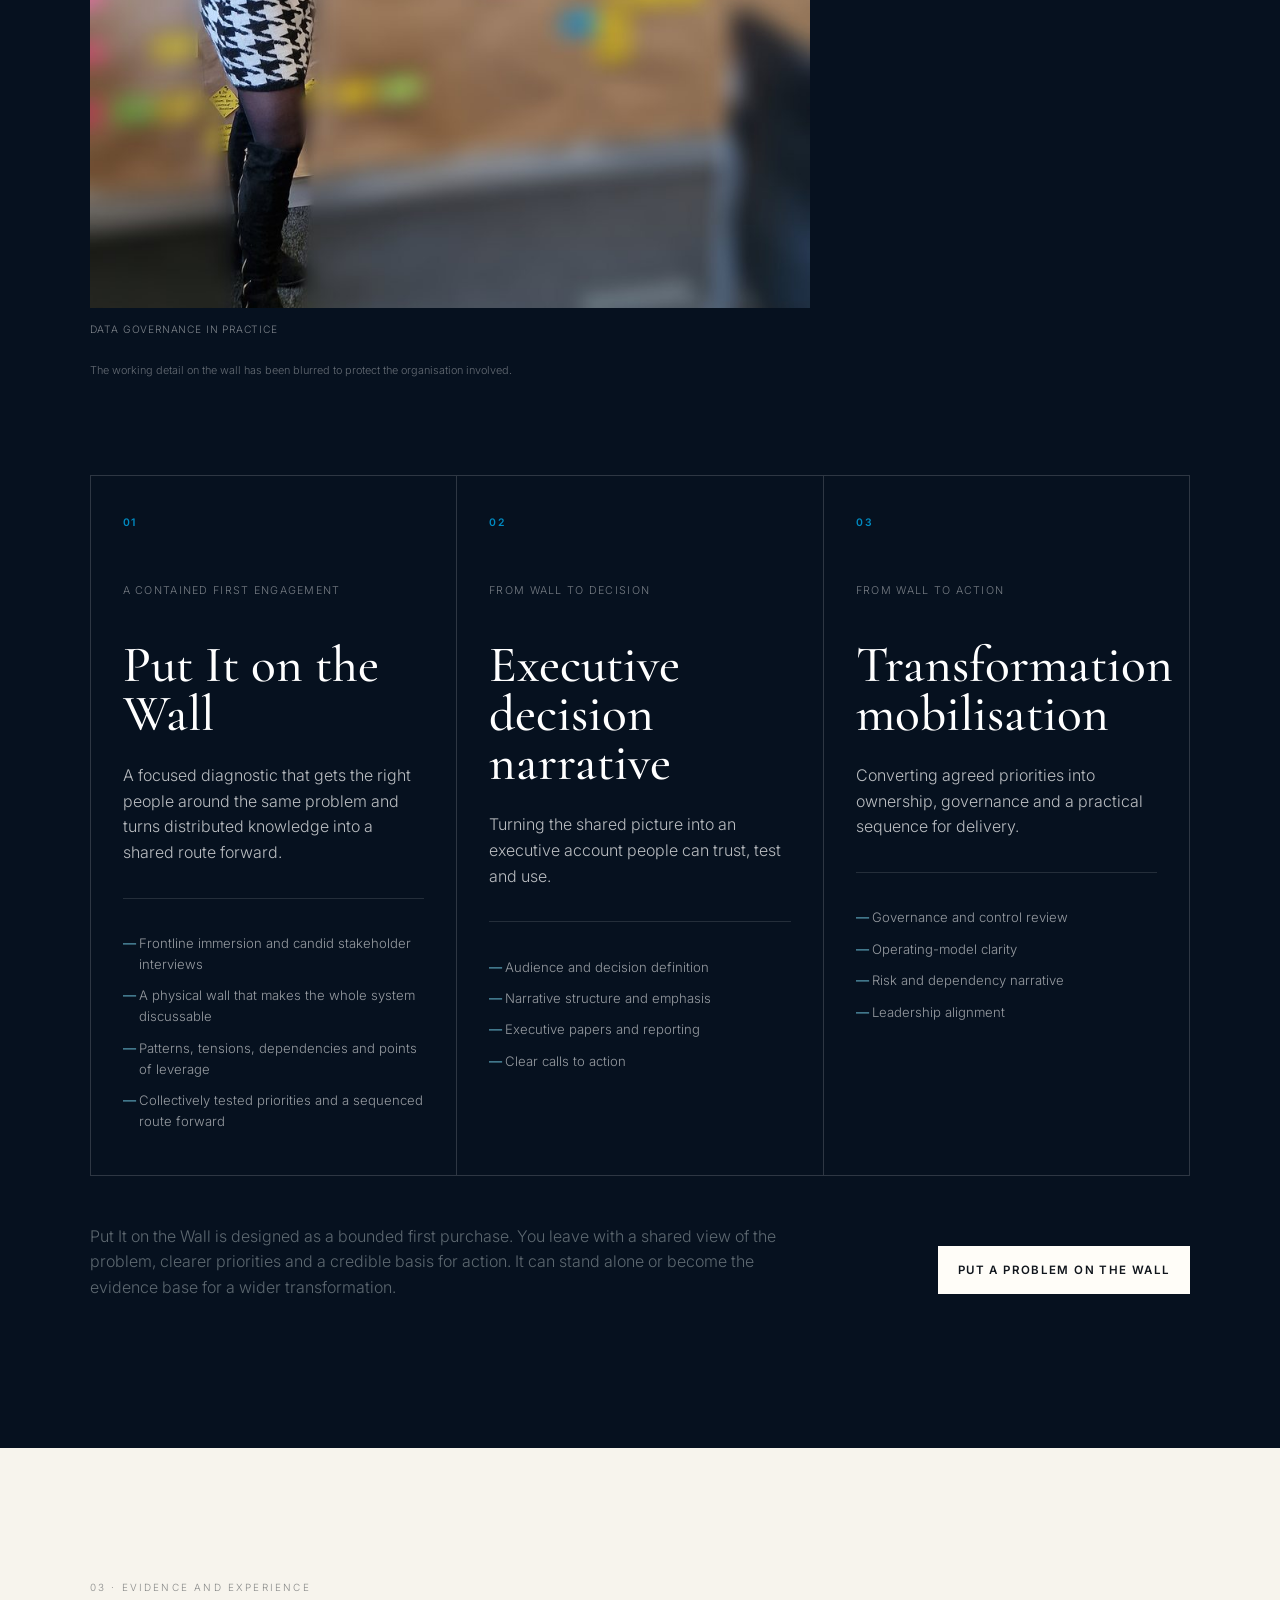
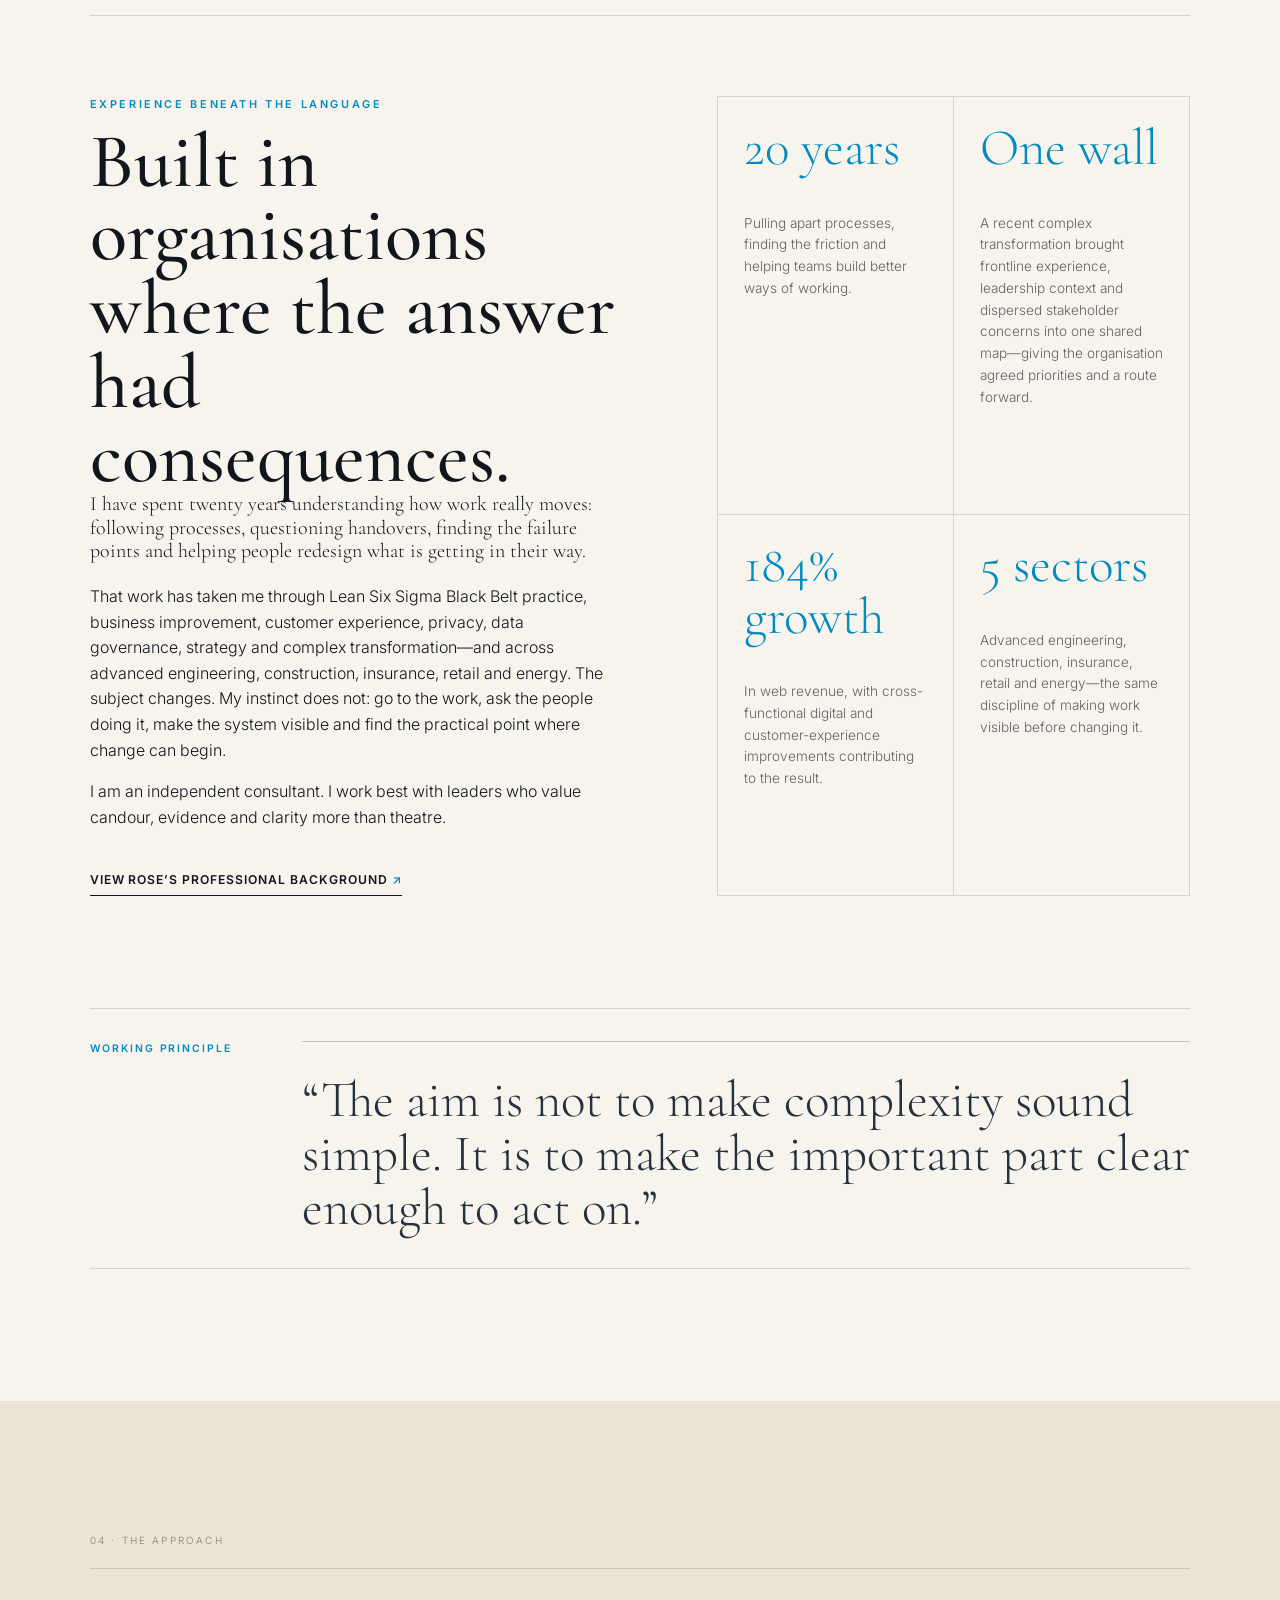
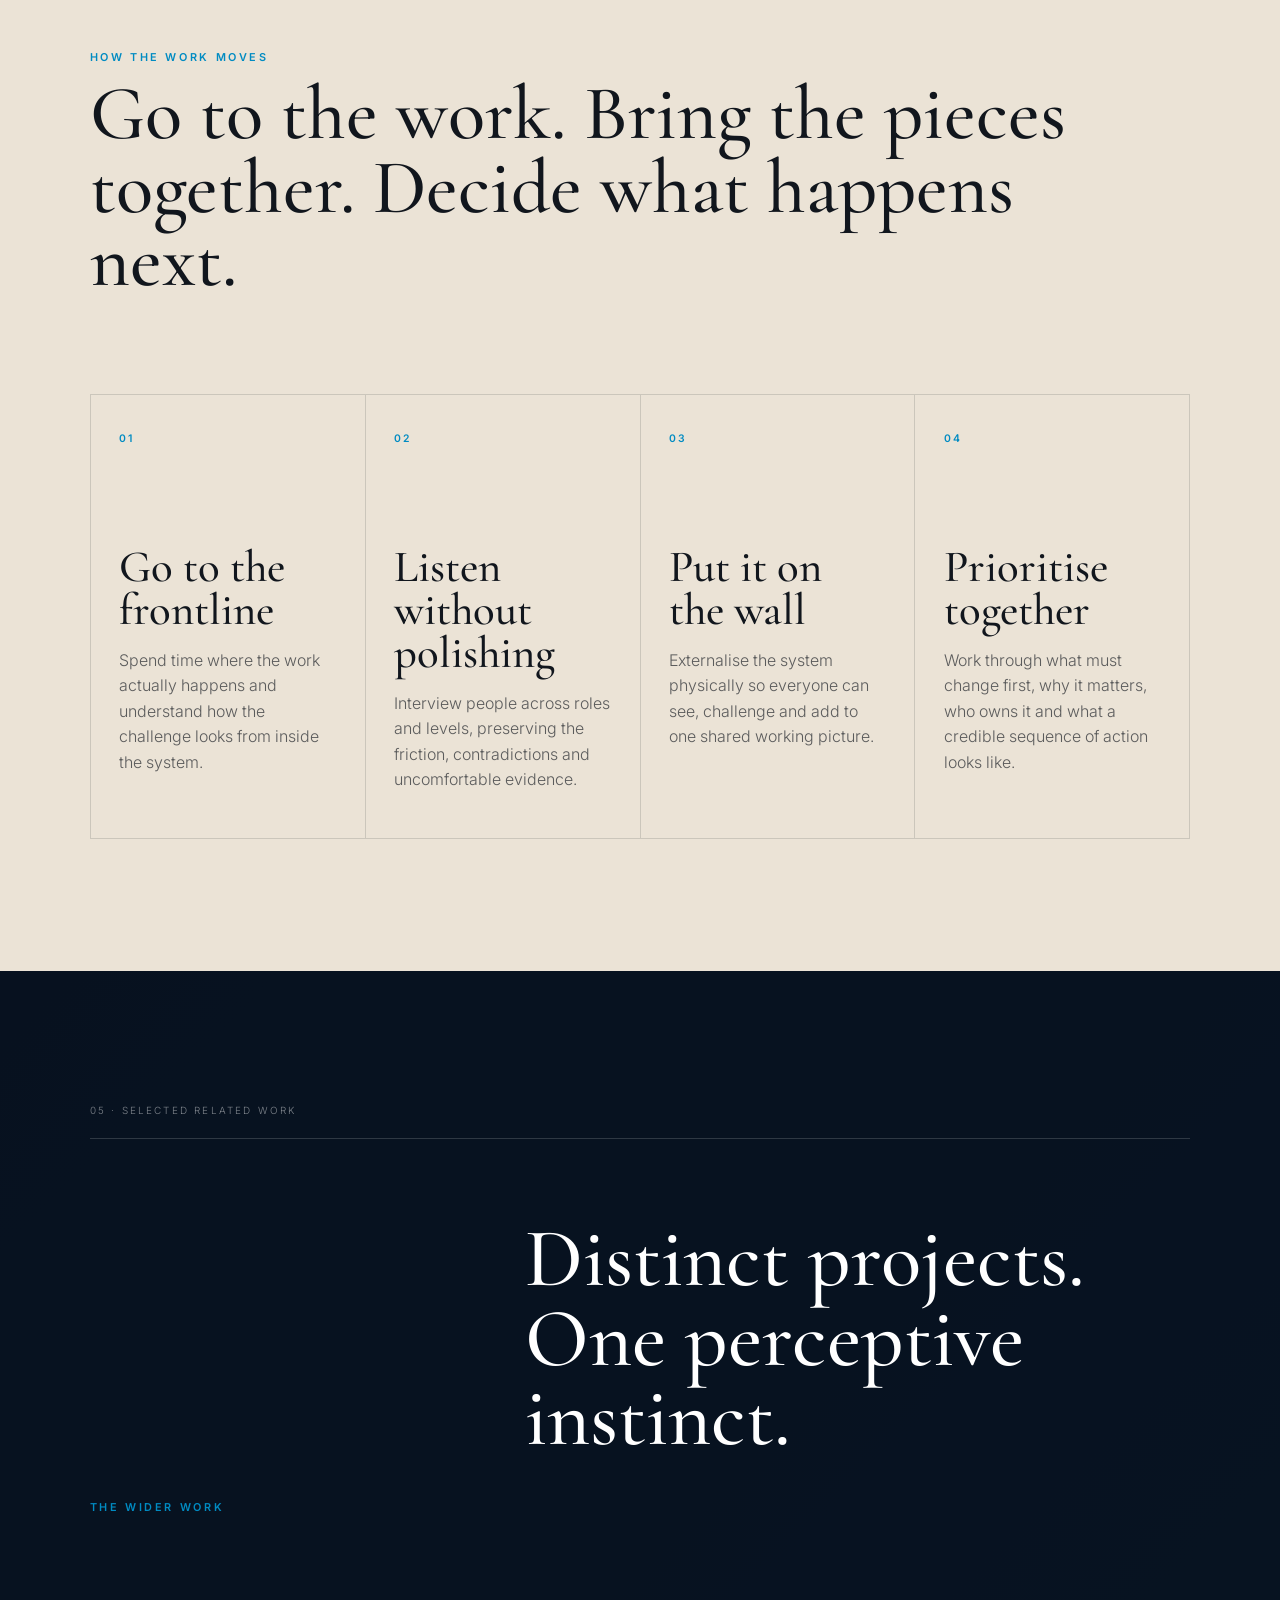
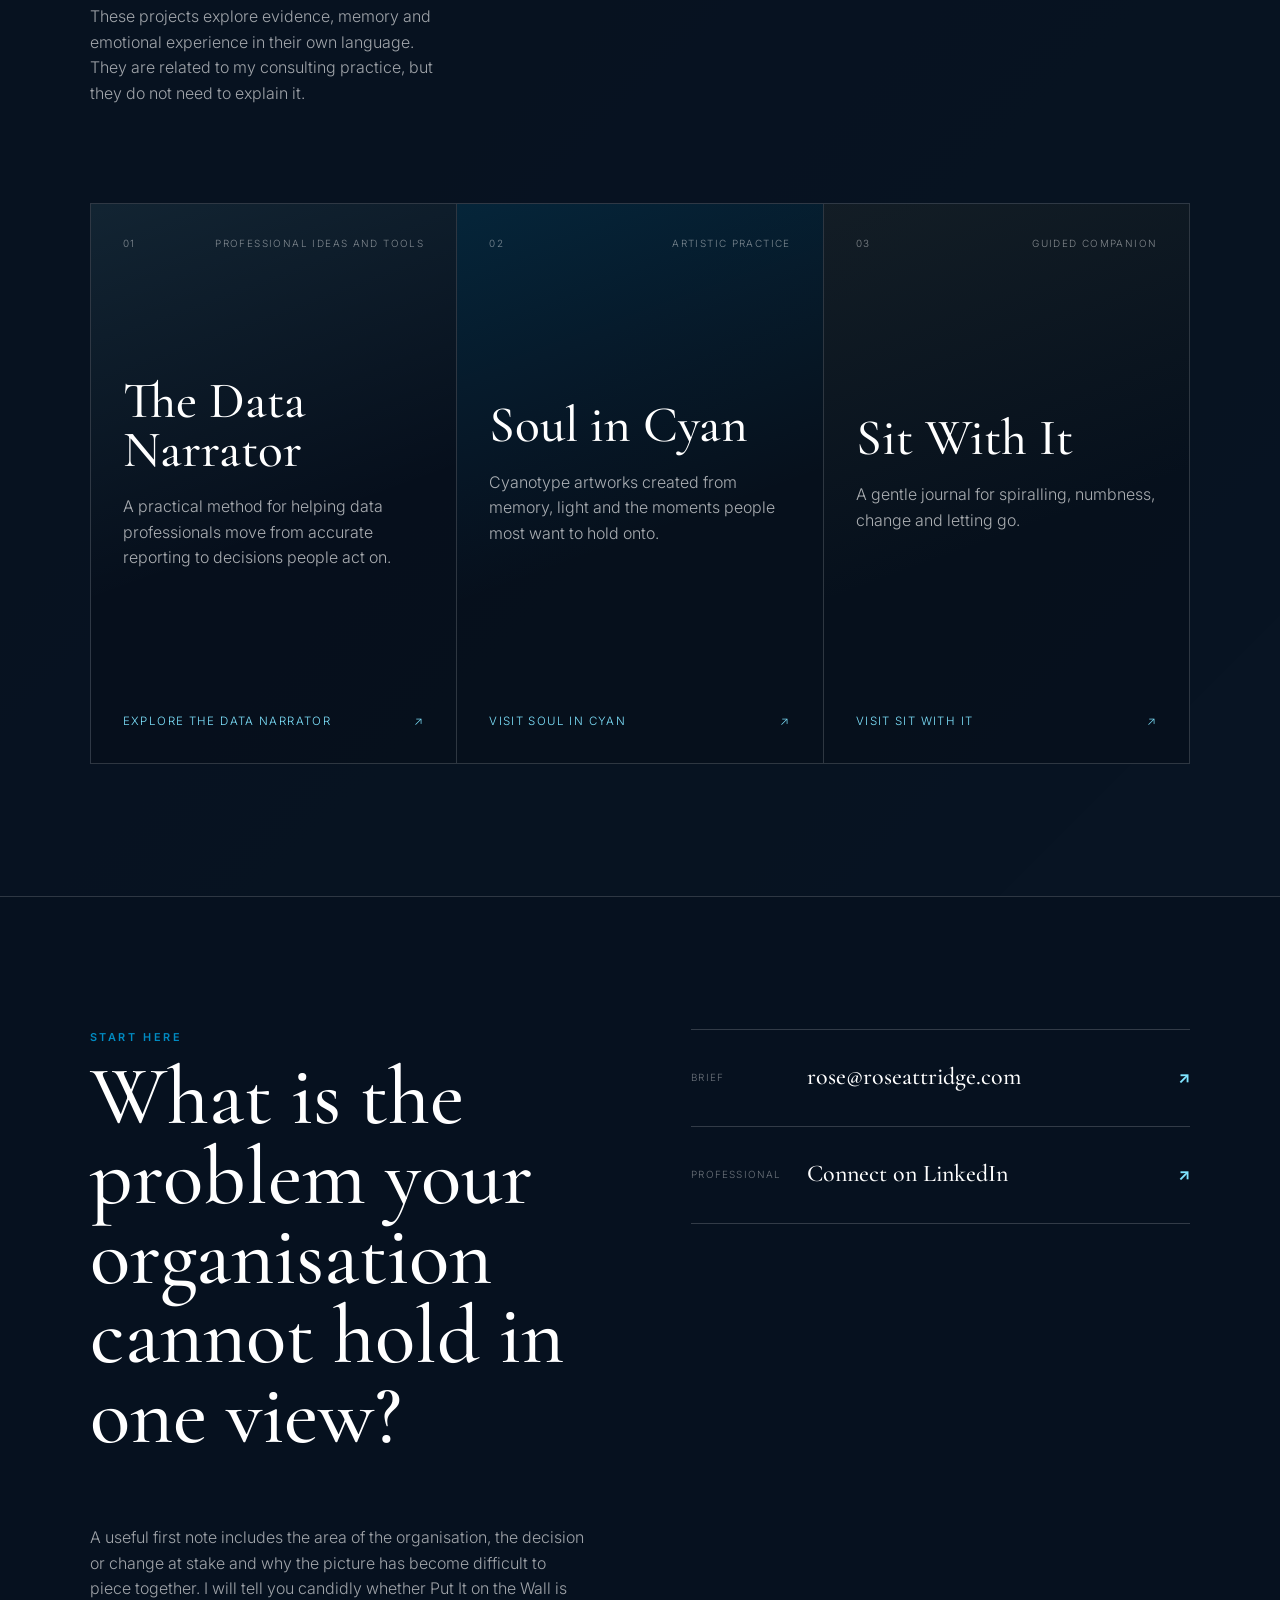
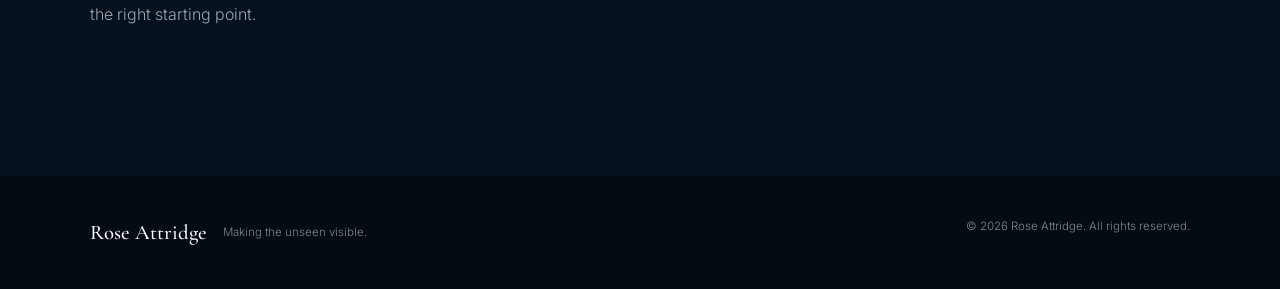
==== commit de6b527e: "Remove date from workshop photograph" ====
--- a/index.html
+++ b/index.html
@@ -185,7 +185,7 @@
             <div class="wall-photo">
               <img src="put-it-on-wall-2023.jpg" alt="Rose Attridge working in front of a large brown-paper process map" loading="lazy" />
             </div>
-            <figcaption><span>2023</span> Data governance in practice</figcaption>
+            <figcaption>Data governance in practice</figcaption>
           </figure>
         </div>
         <p class="wall-history-note">The working detail on the wall has been blurred to protect the organisation involved.</p>
--- a/refresh.css
+++ b/refresh.css
@@ -202,7 +202,7 @@
 
 .wall-history-grid figcaption {
   display: flex;
-  justify-content: space-between;
+  justify-content: flex-start;
   gap: 1rem;
   padding-top: .85rem;
   color: rgba(255, 255, 255, .48);
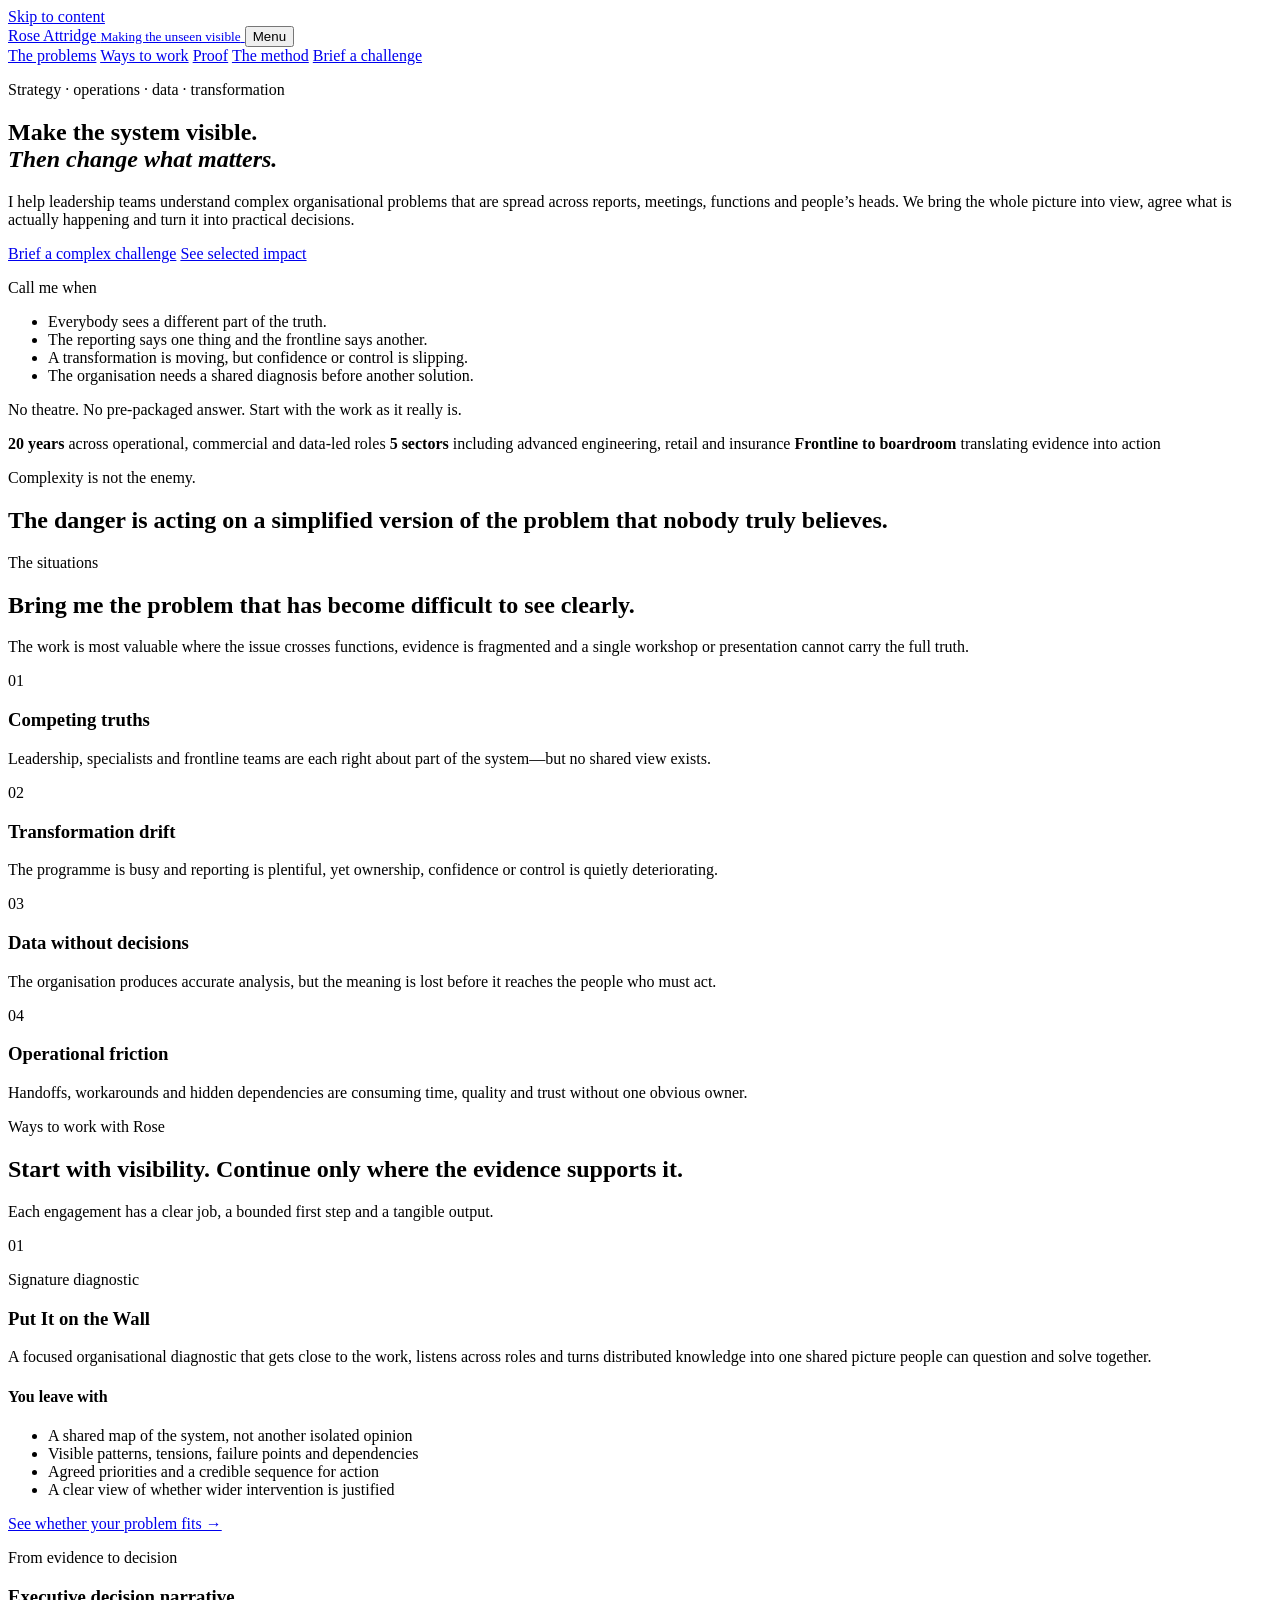
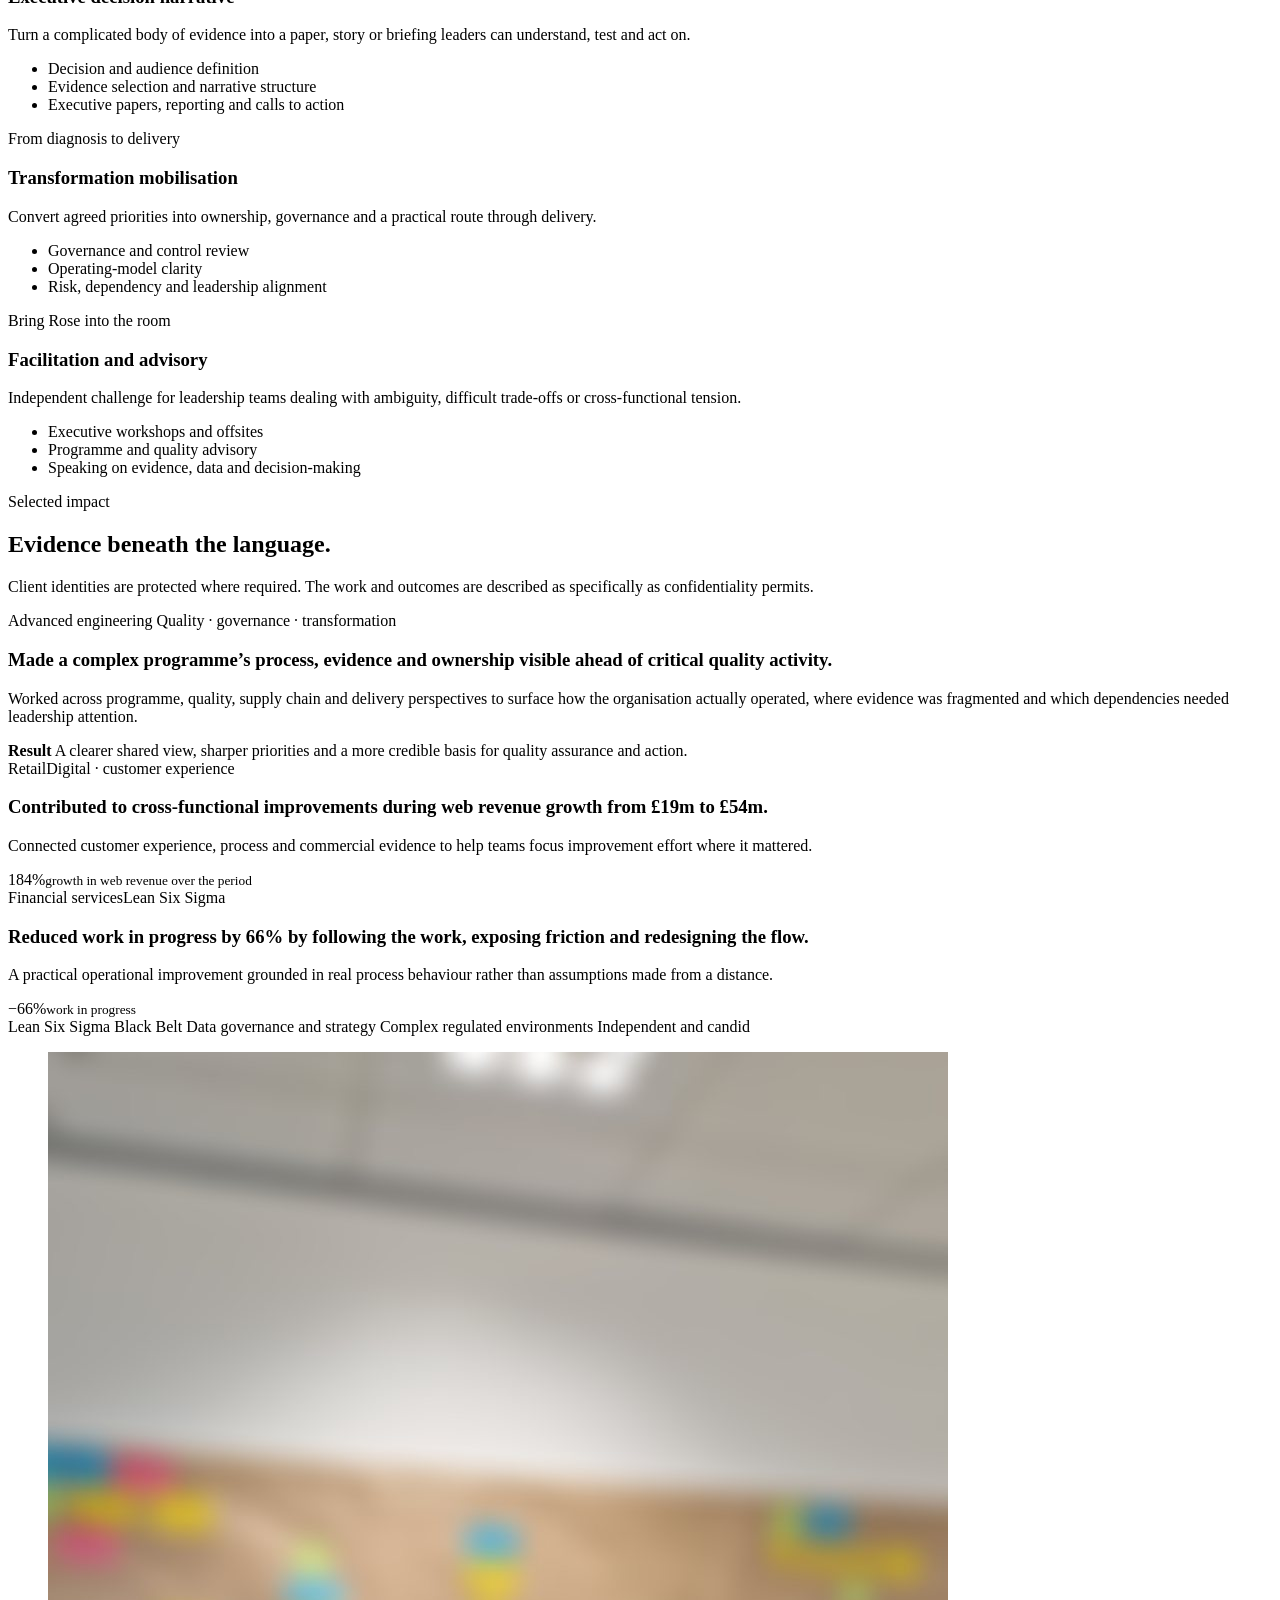
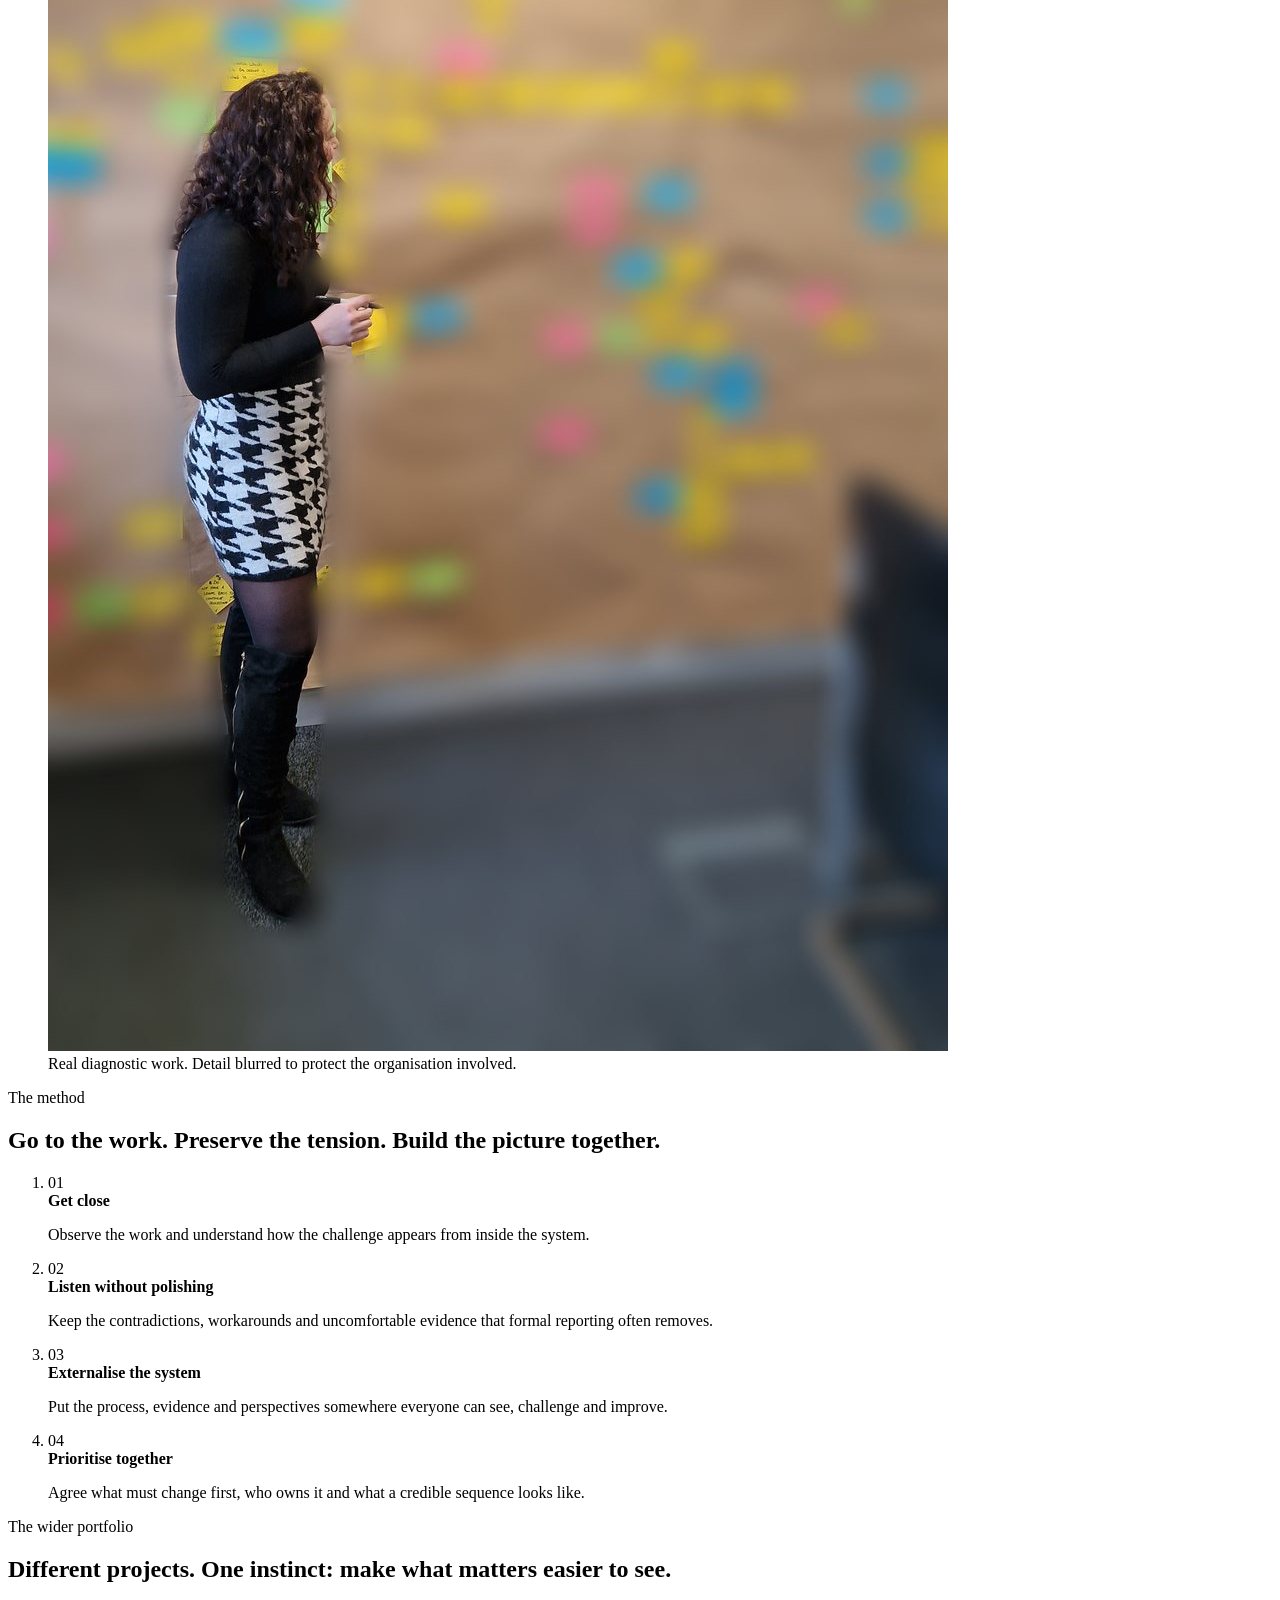
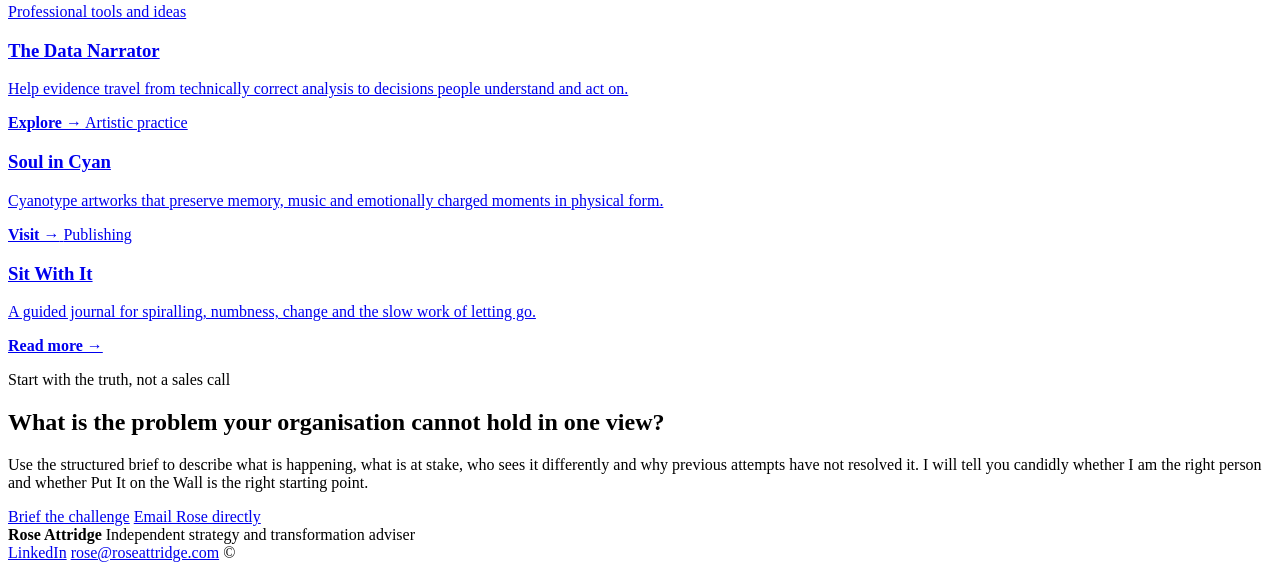
==== commit 23013f81: "Rebuild Rose Attridge homepage" ====
--- a/index.html
+++ b/index.html
@@ -1,381 +1,338 @@
-<!DOCTYPE html>
+<!doctype html>
 <html lang="en">
 <head>
-  <meta charset="UTF-8" />
-  <meta name="viewport" content="width=device-width, initial-scale=1.0" />
-  <meta name="description" content="Put It on the Wall is Rose Attridge’s frontline-led diagnostic for bringing complex organisational problems into one shared view—so people can agree what matters and act with confidence." />
+  <meta charset="utf-8" />
+  <meta name="viewport" content="width=device-width, initial-scale=1" />
+  <title>Rose Attridge | Make Complex Organisations Easier to See and Change</title>
+  <meta name="description" content="Rose Attridge helps leadership teams make complex organisational problems visible, build shared understanding and turn evidence into practical action." />
   <meta name="robots" content="index, follow, max-image-preview:large" />
-  <title>Rose Attridge — Put It on the Wall</title>
   <link rel="canonical" href="https://roseattridge.com/" />
-  <link rel="icon" href="/favicon.svg?v=5" type="image/svg+xml" />
+  <link rel="icon" href="/favicon.svg?v=6" type="image/svg+xml" />
   <link rel="manifest" href="/site.webmanifest" />
-  <meta name="theme-color" content="#06111f" />
+  <meta name="theme-color" content="#07131f" />
   <meta property="og:type" content="website" />
   <meta property="og:site_name" content="Rose Attridge" />
-  <meta property="og:title" content="Rose Attridge — Put It on the Wall" />
-  <meta property="og:description" content="When a complex problem is spread across reports, meetings and people’s heads, put it on the wall." />
+  <meta property="og:title" content="Rose Attridge | Making Complex Organisations Easier to See and Change" />
+  <meta property="og:description" content="Frontline insight, shared understanding and practical change for problems no single report can hold." />
   <meta property="og:url" content="https://roseattridge.com/" />
   <meta property="og:image" content="https://roseattridge.com/social-card.svg" />
   <meta property="og:image:alt" content="Rose Attridge — Making the unseen visible" />
   <meta name="twitter:card" content="summary_large_image" />
-  <meta name="twitter:title" content="Rose Attridge — Put It on the Wall" />
-  <meta name="twitter:description" content="When a complex problem is spread across reports, meetings and people’s heads, put it on the wall." />
+  <meta name="twitter:title" content="Rose Attridge | Making the unseen visible" />
+  <meta name="twitter:description" content="Make the system visible. Build shared understanding. Decide what changes next." />
   <meta name="twitter:image" content="https://roseattridge.com/social-card.svg" />
-  <link rel="preconnect" href="https://fonts.googleapis.com">
-  <link rel="preconnect" href="https://fonts.gstatic.com" crossorigin>
-  <link rel="preconnect" href="https://www.googletagmanager.com">
-  <link href="https://fonts.googleapis.com/css2?family=Cormorant+Garamond:wght@400;500;600&family=Inter:wght@300;400;500;600&display=swap" rel="stylesheet">
-  <link rel="stylesheet" href="styles.css" />
-  <link rel="stylesheet" href="refresh.css" />
+  <link rel="preconnect" href="https://fonts.googleapis.com" />
+  <link rel="preconnect" href="https://fonts.gstatic.com" crossorigin />
+  <link rel="preconnect" href="https://www.googletagmanager.com" />
+  <link href="https://fonts.googleapis.com/css2?family=DM+Sans:wght@400;500;600&family=Fraunces:opsz,wght@9..144,400;9..144,500;9..144,600&display=swap" rel="stylesheet" />
+  <link rel="stylesheet" href="redesign.css?v=2" />
   <script>window.GA_MEASUREMENT_ID = 'G-EFJ4V8H3XH';</script>
   <script src="analytics.js" defer></script>
   <script type="application/ld+json">
-    {
-      "@context": "https://schema.org",
-      "@type": "Person",
-      "name": "Rose Attridge",
-      "url": "https://roseattridge.com/",
-      "email": "rose@roseattridge.com",
-      "jobTitle": "Independent strategy and transformation consultant",
-      "description": "Rose Attridge created Put It on the Wall, a frontline-led organisational diagnostic that turns fragmented knowledge into shared understanding and action.",
-      "sameAs": [
-        "https://www.linkedin.com/in/roseattridge",
-        "https://thedatanarrator.com",
-        "https://www.soulincyan.com",
-        "https://sitwithit.co.uk"
-      ],
-      "knowsAbout": [
-        "Transformation governance",
-        "Data strategy",
-        "Executive reporting",
-        "Organisational diagnostics",
-        "Stakeholder research",
-        "Collective prioritisation",
-        "Decision narratives",
-        "Operating model design",
-        "Data storytelling"
-      ]
-    }
+  {
+    "@context": "https://schema.org",
+    "@type": "Person",
+    "name": "Rose Attridge",
+    "url": "https://roseattridge.com/",
+    "email": "rose@roseattridge.com",
+    "jobTitle": "Independent strategy and transformation adviser",
+    "description": "Rose Attridge helps leadership teams make complex organisational problems visible, build shared understanding and turn evidence into practical action.",
+    "sameAs": [
+      "https://www.linkedin.com/in/roseattridge",
+      "https://thedatanarrator.com",
+      "https://www.soulincyan.com",
+      "https://sitwithit.co.uk"
+    ],
+    "knowsAbout": [
+      "Operational transformation",
+      "Organisational diagnostics",
+      "Data strategy",
+      "Data governance",
+      "Executive reporting",
+      "Process improvement",
+      "Operating model design",
+      "Data storytelling"
+    ]
+  }
   </script>
 </head>
 <body>
-  <a class="skip-link" href="#main">Skip to main content</a>
-  <header class="site-header">
-    <a class="wordmark" href="#top" aria-label="Rose Attridge home">
+  <a class="skip-link" href="#main">Skip to content</a>
+
+  <header class="site-header" data-header>
+    <a class="brand" href="#top" aria-label="Rose Attridge home">
       <span>Rose Attridge</span>
       <small>Making the unseen visible</small>
     </a>
-    <button class="menu-button" aria-label="Open menu" aria-expanded="false" aria-controls="main-navigation">Menu</button>
-    <nav class="nav" id="main-navigation" aria-label="Main navigation">
-      <a href="#problems">When to call</a>
-      <a href="#services">How I help</a>
-      <a href="#evidence">Experience</a>
-      <a href="#work">Other work</a>
-      <a href="#contact" class="nav-cta">Discuss a problem</a>
+    <button class="menu-button" type="button" aria-expanded="false" aria-controls="site-nav" data-menu>
+      <span>Menu</span>
+    </button>
+    <nav id="site-nav" class="site-nav" aria-label="Primary navigation" data-nav>
+      <a href="#problems">The problems</a>
+      <a href="#offers">Ways to work</a>
+      <a href="#proof">Proof</a>
+      <a href="#method">The method</a>
+      <a class="nav-cta" href="brief.html">Brief a challenge</a>
     </nav>
   </header>
 
   <main id="main">
-    <section id="top" class="hero">
-      <div class="hero-copy reveal">
-        <p class="eyebrow">Frontline insight · shared understanding · practical change</p>
-        <h1>I make the unseen <em>visible.</em></h1>
-        <p class="hero-text">
-          I help organisations make sense of complex problems that no single report,
-          meeting or person can fully hold. I bring frontline experience, specialist
-          knowledge and leadership context into one shared view—so the right decisions
-          become easier to make.
+    <section class="hero" id="top">
+      <div class="hero-grid">
+        <div class="hero-copy">
+          <p class="eyebrow">Strategy · operations · data · transformation</p>
+          <h1>Make the system visible.<br><em>Then change what matters.</em></h1>
+          <p class="hero-lead">
+            I help leadership teams understand complex organisational problems that are spread across
+            reports, meetings, functions and people’s heads. We bring the whole picture into view,
+            agree what is actually happening and turn it into practical decisions.
+          </p>
+          <div class="hero-actions">
+            <a class="button primary" href="brief.html">Brief a complex challenge</a>
+            <a class="button secondary" href="#proof">See selected impact</a>
+          </div>
+        </div>
+        <aside class="hero-panel" aria-label="When Rose is most useful">
+          <p class="panel-label">Call me when</p>
+          <ul>
+            <li>Everybody sees a different part of the truth.</li>
+            <li>The reporting says one thing and the frontline says another.</li>
+            <li>A transformation is moving, but confidence or control is slipping.</li>
+            <li>The organisation needs a shared diagnosis before another solution.</li>
+          </ul>
+          <p class="hero-note">No theatre. No pre-packaged answer. Start with the work as it really is.</p>
+        </aside>
+      </div>
+      <div class="hero-proof" aria-label="Experience summary">
+        <span><strong>20 years</strong> across operational, commercial and data-led roles</span>
+        <span><strong>5 sectors</strong> including advanced engineering, retail and insurance</span>
+        <span><strong>Frontline to boardroom</strong> translating evidence into action</span>
+      </div>
+    </section>
+
+    <section class="statement">
+      <p>Complexity is not the enemy.</p>
+      <h2>The danger is acting on a simplified version of the problem that nobody truly believes.</h2>
+    </section>
+
+    <section class="section problems" id="problems">
+      <div class="section-heading">
+        <p class="eyebrow">The situations</p>
+        <h2>Bring me the problem that has become difficult to see clearly.</h2>
+        <p>
+          The work is most valuable where the issue crosses functions, evidence is fragmented and a
+          single workshop or presentation cannot carry the full truth.
         </p>
-        <div class="hero-actions">
-          <a class="button primary" href="#problems">See when I can help</a>
-          <a class="button secondary" href="mailto:rose@roseattridge.com?subject=Discussing%20a%20complex%20problem">Discuss a problem</a>
-        </div>
-        <ul class="hero-signals" aria-label="Areas of experience">
-          <li>Twenty years across operational, commercial and data-led roles</li>
-          <li>Frontline observation and candid stakeholder interviews</li>
-          <li>Fragmented knowledge translated into priorities, ownership and action</li>
-        </ul>
-      </div>
-      <div class="scroll-cue">Start with the situation</div>
-    </section>
-
-    <section id="problems" class="section situations">
-      <div class="section-label">01 · When to call</div>
-      <div class="section-intro split-intro reveal">
-        <div>
-          <p class="eyebrow">The work starts before the answer is obvious</p>
-          <h2>Bring me the problem that has become difficult to see clearly.</h2>
-        </div>
-        <p class="lead">
-          In a complex organisation, everybody sees a different part of the picture. The
-          difficulty is bringing those perspectives together without flattening the detail,
-          losing the tensions or jumping prematurely to a solution.
-        </p>
-      </div>
-      <div class="situation-list reveal">
+      </div>
+      <div class="problem-grid">
         <article>
           <span>01</span>
-          <p>Leadership reporting and frontline experience are telling different—but equally important—parts of the story.</p>
+          <h3>Competing truths</h3>
+          <p>Leadership, specialists and frontline teams are each right about part of the system—but no shared view exists.</p>
         </article>
         <article>
           <span>02</span>
-          <p>Different teams are working from incompatible versions of the truth.</p>
+          <h3>Transformation drift</h3>
+          <p>The programme is busy and reporting is plentiful, yet ownership, confidence or control is quietly deteriorating.</p>
         </article>
         <article>
           <span>03</span>
-          <p>A transformation is moving, but confidence, control or alignment is deteriorating.</p>
+          <h3>Data without decisions</h3>
+          <p>The organisation produces accurate analysis, but the meaning is lost before it reaches the people who must act.</p>
         </article>
         <article>
           <span>04</span>
-          <p>Everyone can name part of the problem, but no one can see the whole system.</p>
-        </article>
-      </div>
-    </section>
-
-    <section id="services" class="section services dark">
-      <div class="section-label">02 · How I help</div>
-      <div class="services-heading reveal">
-        <p class="eyebrow">The signature engagement</p>
-        <h2>When the problem is too complex to hold in separate meetings, reports and people’s heads—put it on the wall.</h2>
+          <h3>Operational friction</h3>
+          <p>Handoffs, workarounds and hidden dependencies are consuming time, quality and trust without one obvious owner.</p>
+        </article>
+      </div>
+    </section>
+
+    <section class="section offers" id="offers">
+      <div class="section-heading light">
+        <p class="eyebrow">Ways to work with Rose</p>
+        <h2>Start with visibility. Continue only where the evidence supports it.</h2>
+        <p>Each engagement has a clear job, a bounded first step and a tangible output.</p>
+      </div>
+      <div class="offer-stack">
+        <article class="featured-offer">
+          <div class="offer-number">01</div>
+          <div>
+            <p class="offer-type">Signature diagnostic</p>
+            <h3>Put It on the Wall</h3>
+            <p class="offer-lead">
+              A focused organisational diagnostic that gets close to the work, listens across roles and
+              turns distributed knowledge into one shared picture people can question and solve together.
+            </p>
+          </div>
+          <div class="deliverables">
+            <h4>You leave with</h4>
+            <ul>
+              <li>A shared map of the system, not another isolated opinion</li>
+              <li>Visible patterns, tensions, failure points and dependencies</li>
+              <li>Agreed priorities and a credible sequence for action</li>
+              <li>A clear view of whether wider intervention is justified</li>
+            </ul>
+            <a class="text-link" href="brief.html">See whether your problem fits →</a>
+          </div>
+        </article>
+
+        <div class="secondary-offers">
+          <article>
+            <p class="offer-type">From evidence to decision</p>
+            <h3>Executive decision narrative</h3>
+            <p>Turn a complicated body of evidence into a paper, story or briefing leaders can understand, test and act on.</p>
+            <ul>
+              <li>Decision and audience definition</li>
+              <li>Evidence selection and narrative structure</li>
+              <li>Executive papers, reporting and calls to action</li>
+            </ul>
+          </article>
+          <article>
+            <p class="offer-type">From diagnosis to delivery</p>
+            <h3>Transformation mobilisation</h3>
+            <p>Convert agreed priorities into ownership, governance and a practical route through delivery.</p>
+            <ul>
+              <li>Governance and control review</li>
+              <li>Operating-model clarity</li>
+              <li>Risk, dependency and leadership alignment</li>
+            </ul>
+          </article>
+          <article>
+            <p class="offer-type">Bring Rose into the room</p>
+            <h3>Facilitation and advisory</h3>
+            <p>Independent challenge for leadership teams dealing with ambiguity, difficult trade-offs or cross-functional tension.</p>
+            <ul>
+              <li>Executive workshops and offsites</li>
+              <li>Programme and quality advisory</li>
+              <li>Speaking on evidence, data and decision-making</li>
+            </ul>
+          </article>
+        </div>
+      </div>
+    </section>
+
+    <section class="section proof" id="proof">
+      <div class="section-heading">
+        <p class="eyebrow">Selected impact</p>
+        <h2>Evidence beneath the language.</h2>
+        <p>Client identities are protected where required. The work and outcomes are described as specifically as confidentiality permits.</p>
+      </div>
+      <div class="case-grid">
+        <article class="case case-large">
+          <div class="case-meta">
+            <span>Advanced engineering</span>
+            <span>Quality · governance · transformation</span>
+          </div>
+          <h3>Made a complex programme’s process, evidence and ownership visible ahead of critical quality activity.</h3>
+          <p>
+            Worked across programme, quality, supply chain and delivery perspectives to surface how the
+            organisation actually operated, where evidence was fragmented and which dependencies needed
+            leadership attention.
+          </p>
+          <div class="case-result">
+            <strong>Result</strong>
+            <span>A clearer shared view, sharper priorities and a more credible basis for quality assurance and action.</span>
+          </div>
+        </article>
+        <article class="case">
+          <div class="case-meta"><span>Retail</span><span>Digital · customer experience</span></div>
+          <h3>Contributed to cross-functional improvements during web revenue growth from £19m to £54m.</h3>
+          <p>Connected customer experience, process and commercial evidence to help teams focus improvement effort where it mattered.</p>
+          <div class="metric">184%<small>growth in web revenue over the period</small></div>
+        </article>
+        <article class="case">
+          <div class="case-meta"><span>Financial services</span><span>Lean Six Sigma</span></div>
+          <h3>Reduced work in progress by 66% by following the work, exposing friction and redesigning the flow.</h3>
+          <p>A practical operational improvement grounded in real process behaviour rather than assumptions made from a distance.</p>
+          <div class="metric">−66%<small>work in progress</small></div>
+        </article>
+      </div>
+      <div class="credibility-strip">
+        <span>Lean Six Sigma Black Belt</span>
+        <span>Data governance and strategy</span>
+        <span>Complex regulated environments</span>
+        <span>Independent and candid</span>
+      </div>
+    </section>
+
+    <section class="section method" id="method">
+      <div class="method-media">
+        <figure>
+          <img src="put-it-on-wall-2023.jpg" alt="Rose Attridge working in front of a large brown-paper process map" loading="lazy" />
+          <figcaption>Real diagnostic work. Detail blurred to protect the organisation involved.</figcaption>
+        </figure>
+      </div>
+      <div class="method-copy">
+        <p class="eyebrow">The method</p>
+        <h2>Go to the work. Preserve the tension. Build the picture together.</h2>
+        <ol>
+          <li><span>01</span><div><strong>Get close</strong><p>Observe the work and understand how the challenge appears from inside the system.</p></div></li>
+          <li><span>02</span><div><strong>Listen without polishing</strong><p>Keep the contradictions, workarounds and uncomfortable evidence that formal reporting often removes.</p></div></li>
+          <li><span>03</span><div><strong>Externalise the system</strong><p>Put the process, evidence and perspectives somewhere everyone can see, challenge and improve.</p></div></li>
+          <li><span>04</span><div><strong>Prioritise together</strong><p>Agree what must change first, who owns it and what a credible sequence looks like.</p></div></li>
+        </ol>
+      </div>
+    </section>
+
+    <section class="section portfolio">
+      <div class="section-heading">
+        <p class="eyebrow">The wider portfolio</p>
+        <h2>Different projects. One instinct: make what matters easier to see.</h2>
+      </div>
+      <div class="portfolio-grid">
+        <a href="https://thedatanarrator.com">
+          <span>Professional tools and ideas</span>
+          <h3>The Data Narrator</h3>
+          <p>Help evidence travel from technically correct analysis to decisions people understand and act on.</p>
+          <b>Explore →</b>
+        </a>
+        <a href="https://www.soulincyan.com">
+          <span>Artistic practice</span>
+          <h3>Soul in Cyan</h3>
+          <p>Cyanotype artworks that preserve memory, music and emotionally charged moments in physical form.</p>
+          <b>Visit →</b>
+        </a>
+        <a href="https://sitwithit.co.uk">
+          <span>Publishing</span>
+          <h3>Sit With It</h3>
+          <p>A guided journal for spiralling, numbness, change and the slow work of letting go.</p>
+          <b>Read more →</b>
+        </a>
+      </div>
+    </section>
+
+    <section class="contact" id="contact">
+      <div>
+        <p class="eyebrow">Start with the truth, not a sales call</p>
+        <h2>What is the problem your organisation cannot hold in one view?</h2>
+      </div>
+      <div class="contact-copy">
         <p>
-          This is not a consultancy framework invented for a website. It is the way I have
-          solved difficult operational problems throughout my career: get close to the work,
-          listen properly, crack out the brown paper and Post-it notes, and make the problem
-          visible enough for people to solve it together.
+          Use the structured brief to describe what is happening, what is at stake, who sees it
+          differently and why previous attempts have not resolved it. I will tell you candidly
+          whether I am the right person and whether Put It on the Wall is the right starting point.
         </p>
-      </div>
-      <div class="wall-story reveal">
-        <div>
-          <p class="eyebrow">Why the wall works</p>
-          <h3>You can argue with a report. It is much harder to ignore a system you have built together.</h3>
+        <div class="contact-actions">
+          <a class="button primary" href="brief.html">Brief the challenge</a>
+          <a class="button secondary light-button" href="mailto:rose@roseattridge.com?subject=Complex%20organisational%20challenge">Email Rose directly</a>
         </div>
-        <div class="wall-story-copy">
-          <p>
-            I have spent my career pulling operations apart and putting them back together—through
-            Lean Six Sigma Black Belt work, business improvement, customer experience, data,
-            governance and transformation. Different sectors, different problems, same recurring lesson.
-          </p>
-          <p>
-            The breakthrough nearly always comes when the brown paper goes up and the Post-it notes
-            come out. Suddenly, the process is no longer trapped in somebody’s head, buried in a
-            slide deck or split across a dozen meetings. People can point to it. Challenge it. Add the
-            missing piece. See where the work doubles back, where a handover fails and where the
-            organisation is quietly relying on one person to hold everything together.
-          </p>
-          <p>
-            Most importantly, it stops being my diagnosis or leadership’s diagnosis. The people in
-            the room build a shared understanding they recognise as their own. That is why the
-            priorities stick—and why the conversation moves from defending individual perspectives
-            to fixing the system.
-          </p>
-        </div>
-      </div>
-      <div class="wall-history reveal" aria-labelledby="wall-history-heading">
-        <div class="wall-history-heading">
-          <p class="eyebrow">The method in practice</p>
-          <h3 id="wall-history-heading">Brown paper. Post-it notes. A problem everyone can finally see.</h3>
-          <p>
-            This is not a styled workshop shot. It is me in the middle of the work—taking
-            a complicated operational problem out of people’s heads and putting it somewhere
-            the whole room can question, understand and solve together.
-          </p>
-        </div>
-        <div class="wall-history-grid">
-          <figure>
-            <div class="wall-photo">
-              <img src="put-it-on-wall-2023.jpg" alt="Rose Attridge working in front of a large brown-paper process map" loading="lazy" />
-            </div>
-            <figcaption>Data governance in practice</figcaption>
-          </figure>
-        </div>
-        <p class="wall-history-note">The working detail on the wall has been blurred to protect the organisation involved.</p>
-      </div>
-      <div class="offer-grid reveal">
-        <article>
-          <span class="offer-number">01</span>
-          <p class="offer-label">A contained first engagement</p>
-          <h3>Put It on the Wall</h3>
-          <p>A focused diagnostic that gets the right people around the same problem and turns distributed knowledge into a shared route forward.</p>
-          <ul>
-            <li>Frontline immersion and candid stakeholder interviews</li>
-            <li>A physical wall that makes the whole system discussable</li>
-            <li>Patterns, tensions, dependencies and points of leverage</li>
-            <li>Collectively tested priorities and a sequenced route forward</li>
-          </ul>
-        </article>
-        <article>
-          <span class="offer-number">02</span>
-          <p class="offer-label">From wall to decision</p>
-          <h3>Executive decision narrative</h3>
-          <p>Turning the shared picture into an executive account people can trust, test and use.</p>
-          <ul>
-            <li>Audience and decision definition</li>
-            <li>Narrative structure and emphasis</li>
-            <li>Executive papers and reporting</li>
-            <li>Clear calls to action</li>
-          </ul>
-        </article>
-        <article>
-          <span class="offer-number">03</span>
-          <p class="offer-label">From wall to action</p>
-          <h3>Transformation mobilisation</h3>
-          <p>Converting agreed priorities into ownership, governance and a practical sequence for delivery.</p>
-          <ul>
-            <li>Governance and control review</li>
-            <li>Operating-model clarity</li>
-            <li>Risk and dependency narrative</li>
-            <li>Leadership alignment</li>
-          </ul>
-        </article>
-      </div>
-      <div class="services-note reveal">
-        <p>Put It on the Wall is designed as a bounded first purchase. You leave with a shared view of the problem, clearer priorities and a credible basis for action. It can stand alone or become the evidence base for a wider transformation.</p>
-        <a class="button primary" href="mailto:rose@roseattridge.com?subject=Put%20It%20on%20the%20Wall">Put a problem on the wall</a>
-      </div>
-    </section>
-
-    <section id="evidence" class="section evidence">
-      <div class="section-label">03 · Evidence and experience</div>
-      <div class="evidence-grid">
-        <div class="evidence-copy reveal">
-          <p class="eyebrow">Experience beneath the language</p>
-          <h2>Built in organisations where the answer had consequences.</h2>
-          <p class="lead">
-            I have spent twenty years understanding how work really moves: following processes,
-            questioning handovers, finding the failure points and helping people redesign what is
-            getting in their way.
-          </p>
-          <p>
-            That work has taken me through Lean Six Sigma Black Belt practice, business improvement,
-            customer experience, privacy, data governance, strategy and complex transformation—and
-            across advanced engineering, construction, insurance, retail and energy. The subject changes. My
-            instinct does not: go to the work, ask the people doing it, make the system visible and
-            find the practical point where change can begin.
-          </p>
-          <p>
-            I am an independent consultant. I work best with leaders who value candour,
-            evidence and clarity more than theatre.
-          </p>
-          <a class="text-link" href="https://www.linkedin.com/in/roseattridge" target="_blank" rel="noopener">View Rose’s professional background <span>↗</span></a>
-        </div>
-        <dl class="proof-grid reveal">
-          <div>
-            <dt>20 years</dt>
-            <dd>Pulling apart processes, finding the friction and helping teams build better ways of working.</dd>
-          </div>
-          <div>
-            <dt>One wall</dt>
-            <dd>A recent complex transformation brought frontline experience, leadership context and dispersed stakeholder concerns into one shared map—giving the organisation agreed priorities and a route forward.</dd>
-          </div>
-          <div>
-            <dt>184% growth</dt>
-            <dd>In web revenue, with cross-functional digital and customer-experience improvements contributing to the result.</dd>
-          </div>
-          <div>
-            <dt>5 sectors</dt>
-            <dd>Advanced engineering, construction, insurance, retail and energy—the same discipline of making work visible before changing it.</dd>
-          </div>
-        </dl>
-      </div>
-      <aside class="working-principle reveal">
-        <p>Working principle</p>
-        <blockquote>“The aim is not to make complexity sound simple. It is to make the important part clear enough to act on.”</blockquote>
-      </aside>
-    </section>
-
-    <section class="section approach">
-      <div class="section-label">04 · The approach</div>
-      <div class="approach-heading reveal">
-        <p class="eyebrow">How the work moves</p>
-        <h2>Go to the work. Bring the pieces together. Decide what happens next.</h2>
-      </div>
-      <ol class="approach-steps reveal">
-        <li>
-          <span>01</span>
-          <h3>Go to the frontline</h3>
-          <p>Spend time where the work actually happens and understand how the challenge looks from inside the system.</p>
-        </li>
-        <li>
-          <span>02</span>
-          <h3>Listen without polishing</h3>
-          <p>Interview people across roles and levels, preserving the friction, contradictions and uncomfortable evidence.</p>
-        </li>
-        <li>
-          <span>03</span>
-          <h3>Put it on the wall</h3>
-          <p>Externalise the system physically so everyone can see, challenge and add to one shared working picture.</p>
-        </li>
-        <li>
-          <span>04</span>
-          <h3>Prioritise together</h3>
-          <p>Work through what must change first, why it matters, who owns it and what a credible sequence of action looks like.</p>
-        </li>
-      </ol>
-    </section>
-
-    <section id="work" class="work section dark">
-      <div class="section-label">05 · Selected related work</div>
-      <div class="work-heading reveal">
-        <p class="eyebrow">The wider work</p>
-        <h2>Distinct projects.<br>One perceptive instinct.</h2>
-        <p>
-          These projects explore evidence, memory and emotional experience in their own
-          language. They are related to my consulting practice, but they do not need to explain it.
-        </p>
-      </div>
-      <div class="project-grid">
-        <article class="project project-data reveal">
-          <div class="project-top"><span class="project-number">01</span><span class="project-type">Professional ideas and tools</span></div>
-          <div>
-            <h3>The Data Narrator</h3>
-            <p>A practical method for helping data professionals move from accurate reporting to decisions people act on.</p>
-          </div>
-          <a href="http://thedatanarrator.com" target="_blank" rel="noopener">Explore The Data Narrator <span>↗</span></a>
-        </article>
-        <article class="project project-cyan reveal">
-          <div class="project-top"><span class="project-number">02</span><span class="project-type">Artistic practice</span></div>
-          <div>
-            <h3>Soul in Cyan</h3>
-            <p>Cyanotype artworks created from memory, light and the moments people most want to hold onto.</p>
-          </div>
-          <a href="https://www.soulincyan.com" target="_blank" rel="noopener">Visit Soul in Cyan <span>↗</span></a>
-        </article>
-        <article class="project project-sit reveal">
-          <div class="project-top"><span class="project-number">03</span><span class="project-type">Guided companion</span></div>
-          <div>
-            <h3>Sit With It</h3>
-            <p>A gentle journal for spiralling, numbness, change and letting go.</p>
-          </div>
-          <a href="https://sitwithit.co.uk" target="_blank" rel="noopener">Visit Sit With It <span>↗</span></a>
-        </article>
-      </div>
-    </section>
-
-    <section id="contact" class="contact section dark">
-      <div class="contact-copy reveal">
-        <p class="eyebrow">Start here</p>
-        <h2>What is the problem your organisation cannot hold in one view?</h2>
-        <p>
-          A useful first note includes the area of the organisation, the decision or change at
-          stake and why the picture has become difficult to piece together. I will tell you
-          candidly whether Put It on the Wall is the right starting point.
-        </p>
-      </div>
-      <div class="contact-links reveal">
-        <a href="mailto:rose@roseattridge.com?subject=Put%20It%20on%20the%20Wall">
-          <span>Brief</span><strong>rose@roseattridge.com</strong><b>↗</b>
-        </a>
-        <a href="https://www.linkedin.com/in/roseattridge" aria-label="Rose Attridge on LinkedIn" target="_blank" rel="noopener">
-          <span>Professional</span><strong>Connect on LinkedIn</strong><b>↗</b>
-        </a>
       </div>
     </section>
   </main>
 
-  <footer>
-    <div><strong>Rose Attridge</strong><span>Making the unseen visible.</span></div>
-    <p>© <span id="year"></span> Rose Attridge. All rights reserved.</p>
+  <footer class="site-footer">
+    <div>
+      <strong>Rose Attridge</strong>
+      <span>Independent strategy and transformation adviser</span>
+    </div>
+    <div>
+      <a href="https://www.linkedin.com/in/roseattridge" target="_blank" rel="noopener">LinkedIn</a>
+      <a href="mailto:rose@roseattridge.com">rose@roseattridge.com</a>
+      <span>© <span data-year></span></span>
+    </div>
   </footer>
+
   <script src="script.js"></script>
 </body>
 </html>
